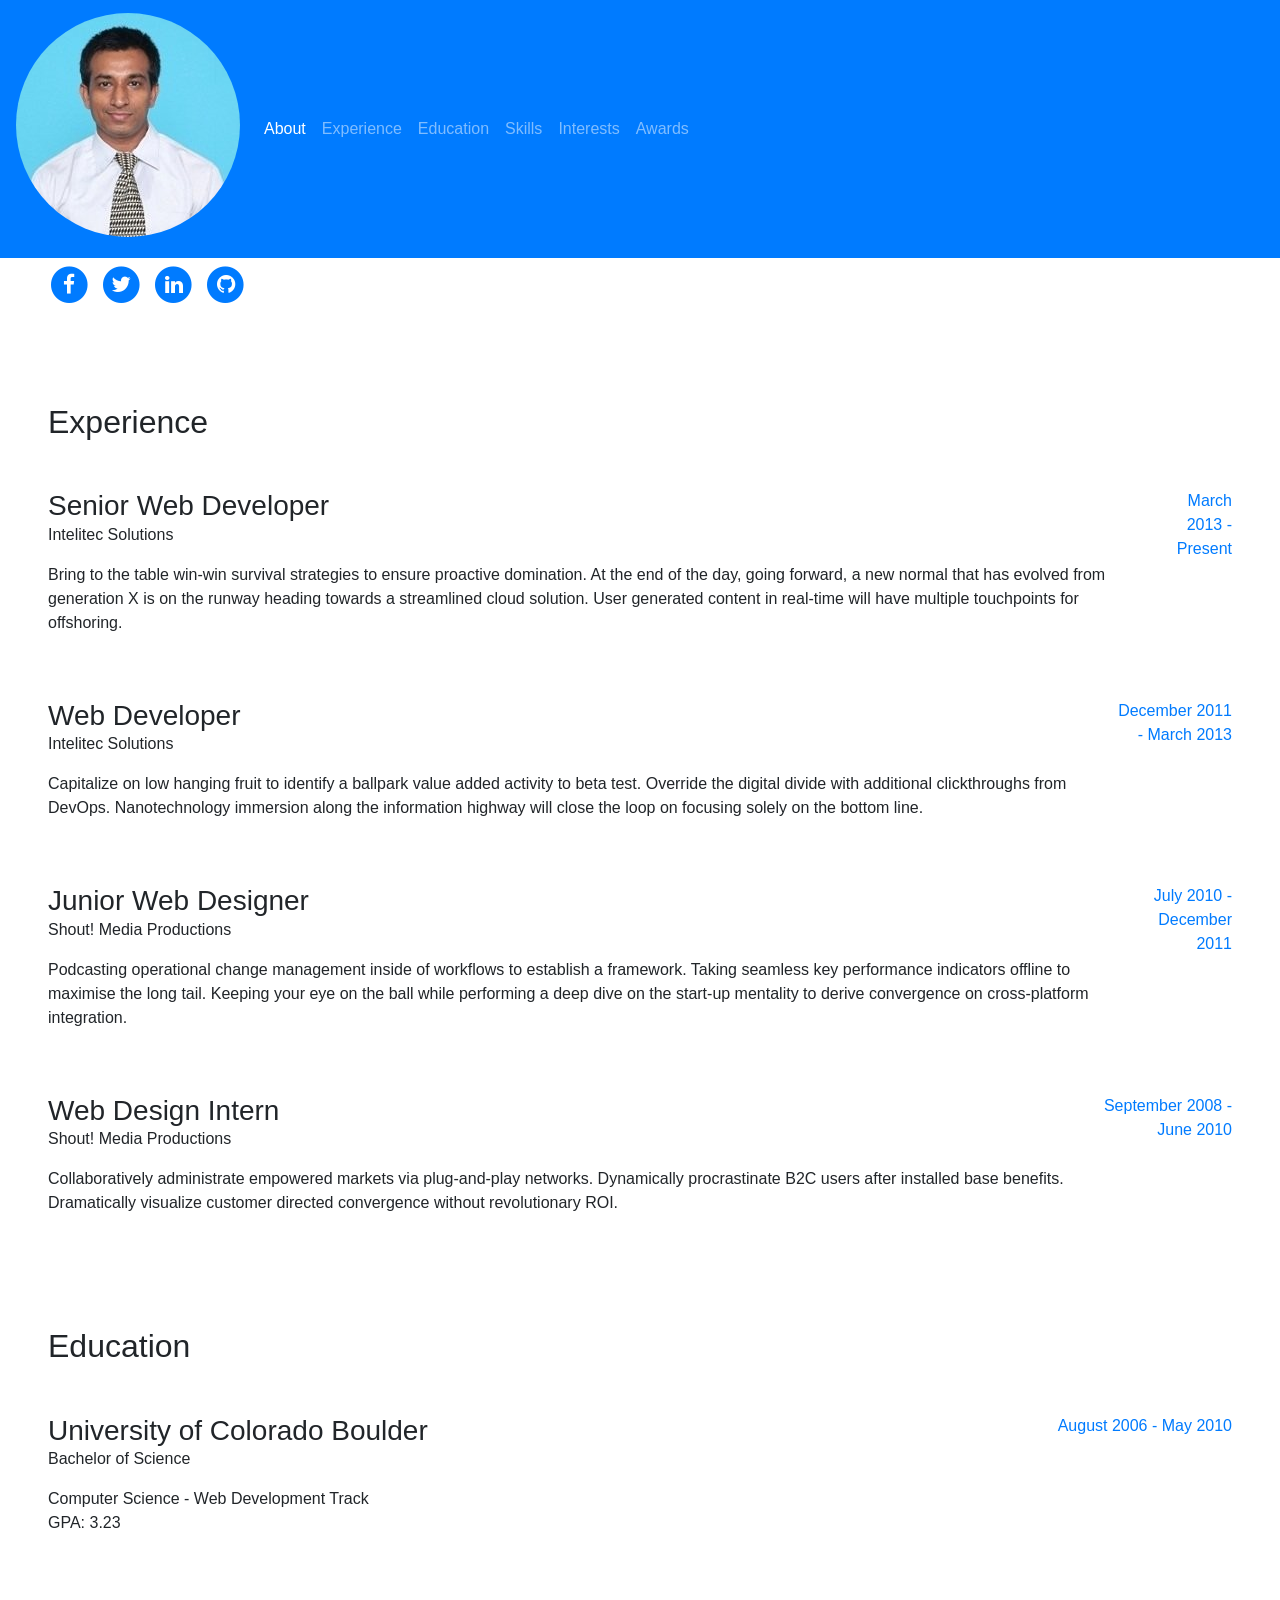
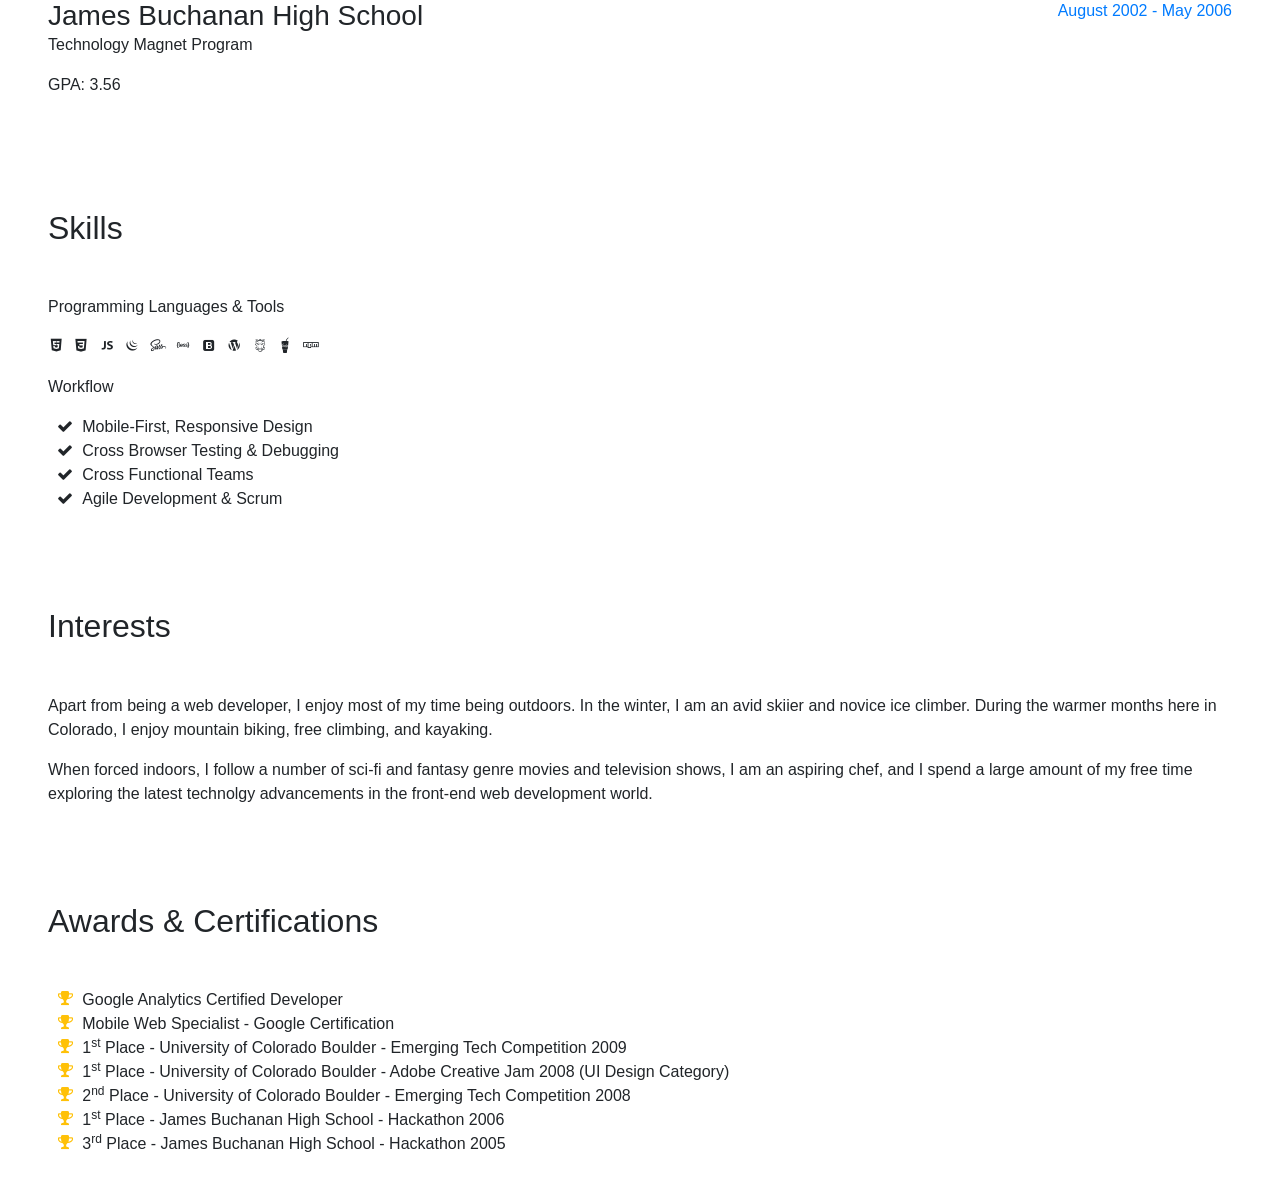
==== index.html @ 725caa28 "Add files via upload First commit..." ====
<!DOCTYPE html>
<html lang="en">

  <head>

    <meta charset="utf-8">
    <meta name="viewport" content="width=device-width, initial-scale=1, shrink-to-fit=no">
    <meta name="description" content="">
    <meta name="author" content="">

    <title>Resume - Start Bootstrap Theme</title>

    <!-- Bootstrap core CSS -->
    <link href="vendor/bootstrap/css/bootstrap.min.css" rel="stylesheet">

    <!-- Custom fonts for this template -->
    <link href="https://fonts.googleapis.com/css?family=Saira+Extra+Condensed:100,200,300,400,500,600,700,800,900" rel="stylesheet">
    <link href="https://fonts.googleapis.com/css?family=Open+Sans:300,300i,400,400i,600,600i,700,700i,800,800i" rel="stylesheet">
    <link href="vendor/font-awesome/css/font-awesome.min.css" rel="stylesheet">
    <link href="vendor/devicons/css/devicons.min.css" rel="stylesheet">
    <link href="vendor/simple-line-icons/css/simple-line-icons.css" rel="stylesheet">

    <!-- Custom styles for this template -->
    <link href="css/resume.min.css" rel="stylesheet">

  </head>

  <body id="page-top">

    <nav class="navbar navbar-expand-lg navbar-dark bg-primary fixed-top" id="sideNav">
      <a class="navbar-brand js-scroll-trigger" href="#page-top">
        <span class="d-block d-lg-none">Start Bootstrap</span>
        <span class="d-none d-lg-block">
          <img class="img-fluid img-profile rounded-circle mx-auto mb-2" src="img/profile.jpg" alt="">
        </span>
      </a>
      <button class="navbar-toggler" type="button" data-toggle="collapse" data-target="#navbarSupportedContent" aria-controls="navbarSupportedContent" aria-expanded="false" aria-label="Toggle navigation">
        <span class="navbar-toggler-icon"></span>
      </button>
      <div class="collapse navbar-collapse" id="navbarSupportedContent">
        <ul class="navbar-nav">
          <li class="nav-item">
            <a class="nav-link js-scroll-trigger" href="#about">About</a>
          </li>
          <li class="nav-item">
            <a class="nav-link js-scroll-trigger" href="#experience">Experience</a>
          </li>
          <li class="nav-item">
            <a class="nav-link js-scroll-trigger" href="#education">Education</a>
          </li>
          <li class="nav-item">
            <a class="nav-link js-scroll-trigger" href="#skills">Skills</a>
          </li>
          <li class="nav-item">
            <a class="nav-link js-scroll-trigger" href="#interests">Interests</a>
          </li>
          <li class="nav-item">
            <a class="nav-link js-scroll-trigger" href="#awards">Awards</a>
          </li>
        </ul>
      </div>
    </nav>

    <div class="container-fluid p-0">

      <section class="resume-section p-3 p-lg-5 d-flex d-column" id="about">
        <div class="my-auto">
          <h1 class="mb-0">Nilesh
            <span class="text-primary">Nayi</span>
          </h1>
          <div class="subheading mb-5">Ahmedabad, Gujarat, India 382481 · 9998356092 ·
            <a href="mailto:name@email.com">nileshnayi@gmail.com</a>
          </div>
          <p class="mb-5">I am a Sr. QA Manager having a 17+ years of experience in Software Testing [Automation + Functional & Nonfunctional testing], Software development and Database management.</p>
          <ul class="list-inline list-social-icons mb-0">
            <li class="list-inline-item">
              <a href="#">
                <span class="fa-stack fa-lg">
                  <i class="fa fa-circle fa-stack-2x"></i>
                  <i class="fa fa-facebook fa-stack-1x fa-inverse"></i>
                </span>
              </a>
            </li>
            <li class="list-inline-item">
              <a href="#">
                <span class="fa-stack fa-lg">
                  <i class="fa fa-circle fa-stack-2x"></i>
                  <i class="fa fa-twitter fa-stack-1x fa-inverse"></i>
                </span>
              </a>
            </li>
            <li class="list-inline-item">
              <a href="#">
                <span class="fa-stack fa-lg">
                  <i class="fa fa-circle fa-stack-2x"></i>
                  <i class="fa fa-linkedin fa-stack-1x fa-inverse"></i>
                </span>
              </a>
            </li>
            <li class="list-inline-item">
              <a href="#">
                <span class="fa-stack fa-lg">
                  <i class="fa fa-circle fa-stack-2x"></i>
                  <i class="fa fa-github fa-stack-1x fa-inverse"></i>
                </span>
              </a>
            </li>
          </ul>
        </div>
      </section>

      <section class="resume-section p-3 p-lg-5 d-flex flex-column" id="experience">
        <div class="my-auto">
          <h2 class="mb-5">Experience</h2>

          <div class="resume-item d-flex flex-column flex-md-row mb-5">
            <div class="resume-content mr-auto">
              <h3 class="mb-0">Senior Web Developer</h3>
              <div class="subheading mb-3">Intelitec Solutions</div>
              <p>Bring to the table win-win survival strategies to ensure proactive domination. At the end of the day, going forward, a new normal that has evolved from generation X is on the runway heading towards a streamlined cloud solution. User generated content in real-time will have multiple touchpoints for offshoring.</p>
            </div>
            <div class="resume-date text-md-right">
              <span class="text-primary">March 2013 - Present</span>
            </div>
          </div>

          <div class="resume-item d-flex flex-column flex-md-row mb-5">
            <div class="resume-content mr-auto">
              <h3 class="mb-0">Web Developer</h3>
              <div class="subheading mb-3">Intelitec Solutions</div>
              <p>Capitalize on low hanging fruit to identify a ballpark value added activity to beta test. Override the digital divide with additional clickthroughs from DevOps. Nanotechnology immersion along the information highway will close the loop on focusing solely on the bottom line.</p>
            </div>
            <div class="resume-date text-md-right">
              <span class="text-primary">December 2011 - March 2013</span>
            </div>
          </div>

          <div class="resume-item d-flex flex-column flex-md-row mb-5">
            <div class="resume-content mr-auto">
              <h3 class="mb-0">Junior Web Designer</h3>
              <div class="subheading mb-3">Shout! Media Productions</div>
              <p>Podcasting operational change management inside of workflows to establish a framework. Taking seamless key performance indicators offline to maximise the long tail. Keeping your eye on the ball while performing a deep dive on the start-up mentality to derive convergence on cross-platform integration.</p>
            </div>
            <div class="resume-date text-md-right">
              <span class="text-primary">July 2010 - December 2011</span>
            </div>
          </div>

          <div class="resume-item d-flex flex-column flex-md-row">
            <div class="resume-content mr-auto">
              <h3 class="mb-0">Web Design Intern</h3>
              <div class="subheading mb-3">Shout! Media Productions</div>
              <p>Collaboratively administrate empowered markets via plug-and-play networks. Dynamically procrastinate B2C users after installed base benefits. Dramatically visualize customer directed convergence without revolutionary ROI.</p>
            </div>
            <div class="resume-date text-md-right">
              <span class="text-primary">September 2008 - June 2010</span>
            </div>
          </div>

        </div>

      </section>

      <section class="resume-section p-3 p-lg-5 d-flex flex-column" id="education">
        <div class="my-auto">
          <h2 class="mb-5">Education</h2>

          <div class="resume-item d-flex flex-column flex-md-row mb-5">
            <div class="resume-content mr-auto">
              <h3 class="mb-0">University of Colorado Boulder</h3>
              <div class="subheading mb-3">Bachelor of Science</div>
              <div>Computer Science - Web Development Track</div>
              <p>GPA: 3.23</p>
            </div>
            <div class="resume-date text-md-right">
              <span class="text-primary">August 2006 - May 2010</span>
            </div>
          </div>

          <div class="resume-item d-flex flex-column flex-md-row">
            <div class="resume-content mr-auto">
              <h3 class="mb-0">James Buchanan High School</h3>
              <div class="subheading mb-3">Technology Magnet Program</div>
              <p>GPA: 3.56</p>
            </div>
            <div class="resume-date text-md-right">
              <span class="text-primary">August 2002 - May 2006</span>
            </div>
          </div>

        </div>
      </section>

      <section class="resume-section p-3 p-lg-5 d-flex flex-column" id="skills">
        <div class="my-auto">
          <h2 class="mb-5">Skills</h2>

          <div class="subheading mb-3">Programming Languages &amp; Tools</div>
          <ul class="list-inline list-icons">
            <li class="list-inline-item">
              <i class="devicons devicons-html5"></i>
            </li>
            <li class="list-inline-item">
              <i class="devicons devicons-css3"></i>
            </li>
            <li class="list-inline-item">
              <i class="devicons devicons-javascript"></i>
            </li>
            <li class="list-inline-item">
              <i class="devicons devicons-jquery"></i>
            </li>
            <li class="list-inline-item">
              <i class="devicons devicons-sass"></i>
            </li>
            <li class="list-inline-item">
              <i class="devicons devicons-less"></i>
            </li>
            <li class="list-inline-item">
              <i class="devicons devicons-bootstrap"></i>
            </li>
            <li class="list-inline-item">
              <i class="devicons devicons-wordpress"></i>
            </li>
            <li class="list-inline-item">
              <i class="devicons devicons-grunt"></i>
            </li>
            <li class="list-inline-item">
              <i class="devicons devicons-gulp"></i>
            </li>
            <li class="list-inline-item">
              <i class="devicons devicons-npm"></i>
            </li>
          </ul>

          <div class="subheading mb-3">Workflow</div>
          <ul class="fa-ul mb-0">
            <li>
              <i class="fa-li fa fa-check"></i>
              Mobile-First, Responsive Design</li>
            <li>
              <i class="fa-li fa fa-check"></i>
              Cross Browser Testing &amp; Debugging</li>
            <li>
              <i class="fa-li fa fa-check"></i>
              Cross Functional Teams</li>
            <li>
              <i class="fa-li fa fa-check"></i>
              Agile Development &amp; Scrum</li>
          </ul>
        </div>
      </section>

      <section class="resume-section p-3 p-lg-5 d-flex flex-column" id="interests">
        <div class="my-auto">
          <h2 class="mb-5">Interests</h2>
          <p>Apart from being a web developer, I enjoy most of my time being outdoors. In the winter, I am an avid skiier and novice ice climber. During the warmer months here in Colorado, I enjoy mountain biking, free climbing, and kayaking.</p>
          <p class="mb-0">When forced indoors, I follow a number of sci-fi and fantasy genre movies and television shows, I am an aspiring chef, and I spend a large amount of my free time exploring the latest technolgy advancements in the front-end web development world.</p>
        </div>
      </section>

      <section class="resume-section p-3 p-lg-5 d-flex flex-column" id="awards">
        <div class="my-auto">
          <h2 class="mb-5">Awards &amp; Certifications</h2>
          <ul class="fa-ul mb-0">
            <li>
              <i class="fa-li fa fa-trophy text-warning"></i>
              Google Analytics Certified Developer</li>
            <li>
              <i class="fa-li fa fa-trophy text-warning"></i>
              Mobile Web Specialist - Google Certification</li>
            <li>
              <i class="fa-li fa fa-trophy text-warning"></i>
              1<sup>st</sup>
              Place - University of Colorado Boulder - Emerging Tech Competition 2009</li>
            <li>
              <i class="fa-li fa fa-trophy text-warning"></i>
              1<sup>st</sup>
              Place - University of Colorado Boulder - Adobe Creative Jam 2008 (UI Design Category)</li>
            <li>
              <i class="fa-li fa fa-trophy text-warning"></i>
              2<sup>nd</sup>
              Place - University of Colorado Boulder - Emerging Tech Competition 2008</li>
            <li>
            <li>
              <i class="fa-li fa fa-trophy text-warning"></i>
              1<sup>st</sup>
              Place - James Buchanan High School - Hackathon 2006</li>
            <li>
              <i class="fa-li fa fa-trophy text-warning"></i>
              3<sup>rd</sup>
              Place - James Buchanan High School - Hackathon 2005</li>
          </ul>
        </div>
      </section>

    </div>

    <!-- Bootstrap core JavaScript -->
    <script src="vendor/jquery/jquery.min.js"></script>
    <script src="vendor/bootstrap/js/bootstrap.bundle.min.js"></script>

    <!-- Plugin JavaScript -->
    <script src="vendor/jquery-easing/jquery.easing.min.js"></script>

    <!-- Custom scripts for this template -->
    <script src="js/resume.min.js"></script>

  </body>

</html>
---- vendor/devicons/css/devicons.min.css ----
/*!
 *  Devicons 1.8.0 made by Theodore Vorillas / http://vorillaz.com 
 */
@font-face{font-family:devicons;src:url(../fonts/devicons.eot?xqxft6);src:url(../fonts/devicons.eot?#iefixxqxft6) format("embedded-opentype"),url(../fonts/devicons.woff?xqxft6) format("woff"),url(../fonts/devicons.ttf?xqxft6) format("truetype"),url(../fonts/devicons.svg?xqxft6#devicons) format("svg");font-weight:400;font-style:normal}.devicons{font-family:devicons;speak:none;font-style:normal;font-weight:400;font-variant:normal;text-transform:none;line-height:1;-webkit-font-smoothing:antialiased;-moz-osx-font-smoothing:grayscale}.devicons-git:before{content:"\e602"}.devicons-git_compare:before{content:"\e628"}.devicons-git_branch:before{content:"\e625"}.devicons-git_commit:before{content:"\e629"}.devicons-git_pull_request:before{content:"\e626"}.devicons-git_merge:before{content:"\e627"}.devicons-bitbucket:before{content:"\e603"}.devicons-github_alt:before{content:"\e608"}.devicons-github_badge:before{content:"\e609"}.devicons-github:before{content:"\e60a"}.devicons-github_full:before{content:"\e617"}.devicons-java:before{content:"\e638"}.devicons-ruby:before{content:"\e639"}.devicons-scala:before{content:"\e637"}.devicons-python:before{content:"\e63c"}.devicons-go:before{content:"\e624"}.devicons-ruby_on_rails:before{content:"\e63b"}.devicons-django:before{content:"\e61d"}.devicons-markdown:before{content:"\e63e"}.devicons-php:before{content:"\e63d"}.devicons-mysql:before{content:"\e604"}.devicons-streamline:before{content:"\e605"}.devicons-database:before{content:"\e606"}.devicons-laravel:before{content:"\e63f"}.devicons-javascript:before{content:"\e64e"}.devicons-angular:before{content:"\e653"}.devicons-backbone:before{content:"\e652"}.devicons-coffeescript:before{content:"\e651"}.devicons-jquery:before{content:"\e650"}.devicons-modernizr:before{content:"\e620"}.devicons-jquery_ui:before{content:"\e654"}.devicons-ember:before{content:"\e61b"}.devicons-dojo:before{content:"\e61c"}.devicons-nodejs:before{content:"\e619"}.devicons-nodejs_small:before{content:"\e618"}.devicons-javascript_shield:before{content:"\e64f"}.devicons-bootstrap:before{content:"\e647"}.devicons-sass:before{content:"\e64b"}.devicons-css3_full:before{content:"\e64a"}.devicons-css3:before{content:"\e649"}.devicons-html5:before{content:"\e636"}.devicons-html5_multimedia:before{content:"\e632"}.devicons-html5_device_access:before{content:"\e633"}.devicons-html5_3d_effects:before{content:"\e635"}.devicons-html5_connectivity:before{content:"\e634"}.devicons-ghost_small:before{content:"\e614"}.devicons-ghost:before{content:"\e61f"}.devicons-magento:before{content:"\e640"}.devicons-joomla:before{content:"\e641"}.devicons-jekyll_small:before{content:"\e60d"}.devicons-drupal:before{content:"\e642"}.devicons-wordpress:before{content:"\e60b"}.devicons-grunt:before{content:"\e64c"}.devicons-bower:before{content:"\e64d"}.devicons-npm:before{content:"\e61e"}.devicons-yahoo_small:before{content:"\e62b"}.devicons-yahoo:before{content:"\e615"}.devicons-bing_small:before{content:"\e600"}.devicons-windows:before{content:"\e60f"}.devicons-linux:before{content:"\e612"}.devicons-ubuntu:before{content:"\e63a"}.devicons-android:before{content:"\e60e"}.devicons-apple:before{content:"\e611"}.devicons-appstore:before{content:"\e613"}.devicons-phonegap:before{content:"\e630"}.devicons-blackberry:before{content:"\e623"}.devicons-stackoverflow:before{content:"\e610"}.devicons-techcrunch:before{content:"\e62c"}.devicons-codrops:before{content:"\e62f"}.devicons-css_tricks:before{content:"\e601"}.devicons-smashing_magazine:before{content:"\e62d"}.devicons-netmagazine:before{content:"\e62e"}.devicons-codepen:before{content:"\e616"}.devicons-cssdeck:before{content:"\e62a"}.devicons-hackernews:before{content:"\e61a"}.devicons-dropbox:before{content:"\e607"}.devicons-google_drive:before{content:"\e631"}.devicons-visualstudio:before{content:"\e60c"}.devicons-unity_small:before{content:"\e621"}.devicons-raspberry_pi:before{content:"\e622"}.devicons-chrome:before{content:"\e643"}.devicons-ie:before{content:"\e644"}.devicons-firefox:before{content:"\e645"}.devicons-opera:before{content:"\e646"}.devicons-safari:before{content:"\e648"}.devicons-swift:before{content:"\e655"}.devicons-symfony:before{content:"\e656"}.devicons-symfony_badge:before{content:"\e657"}.devicons-less:before{content:"\e658"}.devicons-stylus:before{content:"\e659"}.devicons-trello:before{content:"\e65a"}.devicons-atlassian:before{content:"\e65b"}.devicons-jira:before{content:"\e65c"}.devicons-envato:before{content:"\e65d"}.devicons-snap_svg:before{content:"\e65e"}.devicons-raphael:before{content:"\e65f"}.devicons-google_analytics:before{content:"\e660"}.devicons-compass:before{content:"\e661"}.devicons-onedrive:before{content:"\e662"}.devicons-gulp:before{content:"\e663"}.devicons-atom:before{content:"\e664"}.devicons-cisco:before{content:"\e665"}.devicons-nancy:before{content:"\e666"}.devicons-clojure:before{content:"\e668"}.devicons-clojure_alt:before{content:"\e66a"}.devicons-perl:before{content:"\e669"}.devicons-celluloid:before{content:"\e66b"}.devicons-w3c:before{content:"\e66c"}.devicons-redis:before{content:"\e66d"}.devicons-postgresql:before{content:"\e66e"}.devicons-webplatform:before{content:"\e66f"}.devicons-jenkins:before{content:"\e667"}.devicons-requirejs:before{content:"\e670"}.devicons-opensource:before{content:"\e671"}.devicons-typo3:before{content:"\e672"}.devicons-uikit:before{content:"\e673"}.devicons-doctrine:before{content:"\e674"}.devicons-groovy:before{content:"\e675"}.devicons-nginx:before{content:"\e676"}.devicons-haskell:before{content:"\e677"}.devicons-zend:before{content:"\e678"}.devicons-gnu:before{content:"\e679"}.devicons-yeoman:before{content:"\e67a"}.devicons-heroku:before{content:"\e67b"}.devicons-debian:before{content:"\e67d"}.devicons-travis:before{content:"\e67e"}.devicons-dotnet:before{content:"\e67f"}.devicons-codeigniter:before{content:"\e680"}.devicons-javascript_badge:before{content:"\e681"}.devicons-yii:before{content:"\e682"}.devicons-msql_server:before{content:"\e67c"}.devicons-composer:before{content:"\e683"}.devicons-krakenjs_badge:before{content:"\e684"}.devicons-krakenjs:before{content:"\e685"}.devicons-mozilla:before{content:"\e686"}.devicons-firebase:before{content:"\e687"}.devicons-sizzlejs:before{content:"\e688"}.devicons-creativecommons:before{content:"\e689"}.devicons-creativecommons_badge:before{content:"\e68a"}.devicons-mitlicence:before{content:"\e68b"}.devicons-senchatouch:before{content:"\e68c"}.devicons-bugsense:before{content:"\e68d"}.devicons-extjs:before{content:"\e68e"}.devicons-mootools_badge:before{content:"\e68f"}.devicons-mootools:before{content:"\e690"}.devicons-ruby_rough:before{content:"\e691"}.devicons-komodo:before{content:"\e692"}.devicons-coda:before{content:"\e693"}.devicons-bintray:before{content:"\e694"}.devicons-terminal:before{content:"\e695"}.devicons-code:before{content:"\e696"}.devicons-responsive:before{content:"\e697"}.devicons-dart:before{content:"\e698"}.devicons-aptana:before{content:"\e699"}.devicons-mailchimp:before{content:"\e69a"}.devicons-netbeans:before{content:"\e69b"}.devicons-dreamweaver:before{content:"\e69c"}.devicons-brackets:before{content:"\e69d"}.devicons-eclipse:before{content:"\e69e"}.devicons-cloud9:before{content:"\e69f"}.devicons-scrum:before{content:"\e6a0"}.devicons-prolog:before{content:"\e6a1"}.devicons-terminal_badge:before{content:"\e6a2"}.devicons-code_badge:before{content:"\e6a3"}.devicons-mongodb:before{content:"\e6a4"}.devicons-meteor:before{content:"\e6a5"}.devicons-meteorfull:before{content:"\e6a6"}.devicons-fsharp:before{content:"\e6a7"}.devicons-rust:before{content:"\e6a8"}.devicons-ionic:before{content:"\e6a9"}.devicons-sublime:before{content:"\e6aa"}.devicons-appcelerator:before{content:"\e6ab"}.devicons-asterisk:before{content:"\e6ac"}.devicons-aws:before{content:"\e6ad"}.devicons-digital-ocean:before{content:"\e6ae"}.devicons-dlang:before{content:"\e6af"}.devicons-docker:before{content:"\e6b0"}.devicons-erlang:before{content:"\e6b1"}.devicons-google-cloud-platform:before{content:"\e6b2"}.devicons-grails:before{content:"\e6b3"}.devicons-illustrator:before{content:"\e6b4"}.devicons-intellij:before{content:"\e6b5"}.devicons-materializecss:before{content:"\e6b6"}.devicons-openshift:before{content:"\e6b7"}.devicons-photoshop:before{content:"\e6b8"}.devicons-rackspace:before{content:"\e6b9"}.devicons-react:before{content:"\e6ba"}.devicons-redhat:before{content:"\e6bb"}.devicons-scriptcs:before{content:"\e6bc"}.devicons-sqllite:before{content:"\e6c4"}.devicons-vim:before{content:"\e6c5"}
---- css/resume.min.css ----
/*!
 * Start Bootstrap - Resume v4.0.0-beta.2 (https://startbootstrap.com/template-overviews/resume)
 * Copyright 2013-2017 Start Bootstrap
 * Licensed under MIT (https://github.com/BlackrockDigital/startbootstrap-resume/blob/master/LICENSE)
 */body{font-family:'Open Sans',serif;padding-top:54px;color:#868e96}@media (min-width:992px){body{padding-top:0;padding-left:17rem}}h1,h2,h3,h4,h5,h6{font-family:'Saira Extra Condensed',serif;font-weight:700;text-transform:uppercase;color:#343a40}h1{font-size:6rem;line-height:5.5rem}h2{font-size:3.5rem}.subheading{text-transform:uppercase;font-weight:500;font-family:'Saira Extra Condensed',serif;font-size:1.35rem}.list-social-icons a{color:#495057}.list-social-icons a:hover{color:#bd5d38}.list-social-icons a .fa-lg{font-size:1.75rem}.list-icons{font-size:3rem}.list-icons .list-inline-item i:hover{color:#bd5d38}#sideNav .navbar-nav .nav-item .nav-link{font-weight:600;text-transform:uppercase}@media (min-width:992px){#sideNav{text-align:center;position:fixed;top:0;left:0;display:flex;flex-direction:column;width:17rem;height:100vh}#sideNav .navbar-brand{display:flex;margin:auto auto 0;padding:.5rem}#sideNav .navbar-brand .img-profile{max-width:10rem;max-height:10rem;border:.5rem solid rgba(255,255,255,.2)}#sideNav .navbar-collapse{display:flex;align-items:flex-start;flex-grow:0;width:100%;margin-bottom:auto}#sideNav .navbar-collapse .navbar-nav{flex-direction:column;width:100%}#sideNav .navbar-collapse .navbar-nav .nav-item{display:block}#sideNav .navbar-collapse .navbar-nav .nav-item .nav-link{display:block}}section.resume-section{border-bottom:1px solid #dee2e6;padding-top:5rem!important;padding-bottom:5rem!important}section.resume-section .resume-item .resume-date{min-width:none}@media (min-width:768px){section.resume-section{min-height:100vh}section.resume-section .resume-item .resume-date{min-width:18rem}}@media (min-width:992px){section.resume-section{padding-top:3rem!important;padding-bottom:3rem!important}}.bg-primary{background-color:#bd5d38!important}.text-primary{color:#bd5d38!important}a{color:#bd5d38}a:active,a:focus,a:hover{color:#824027}
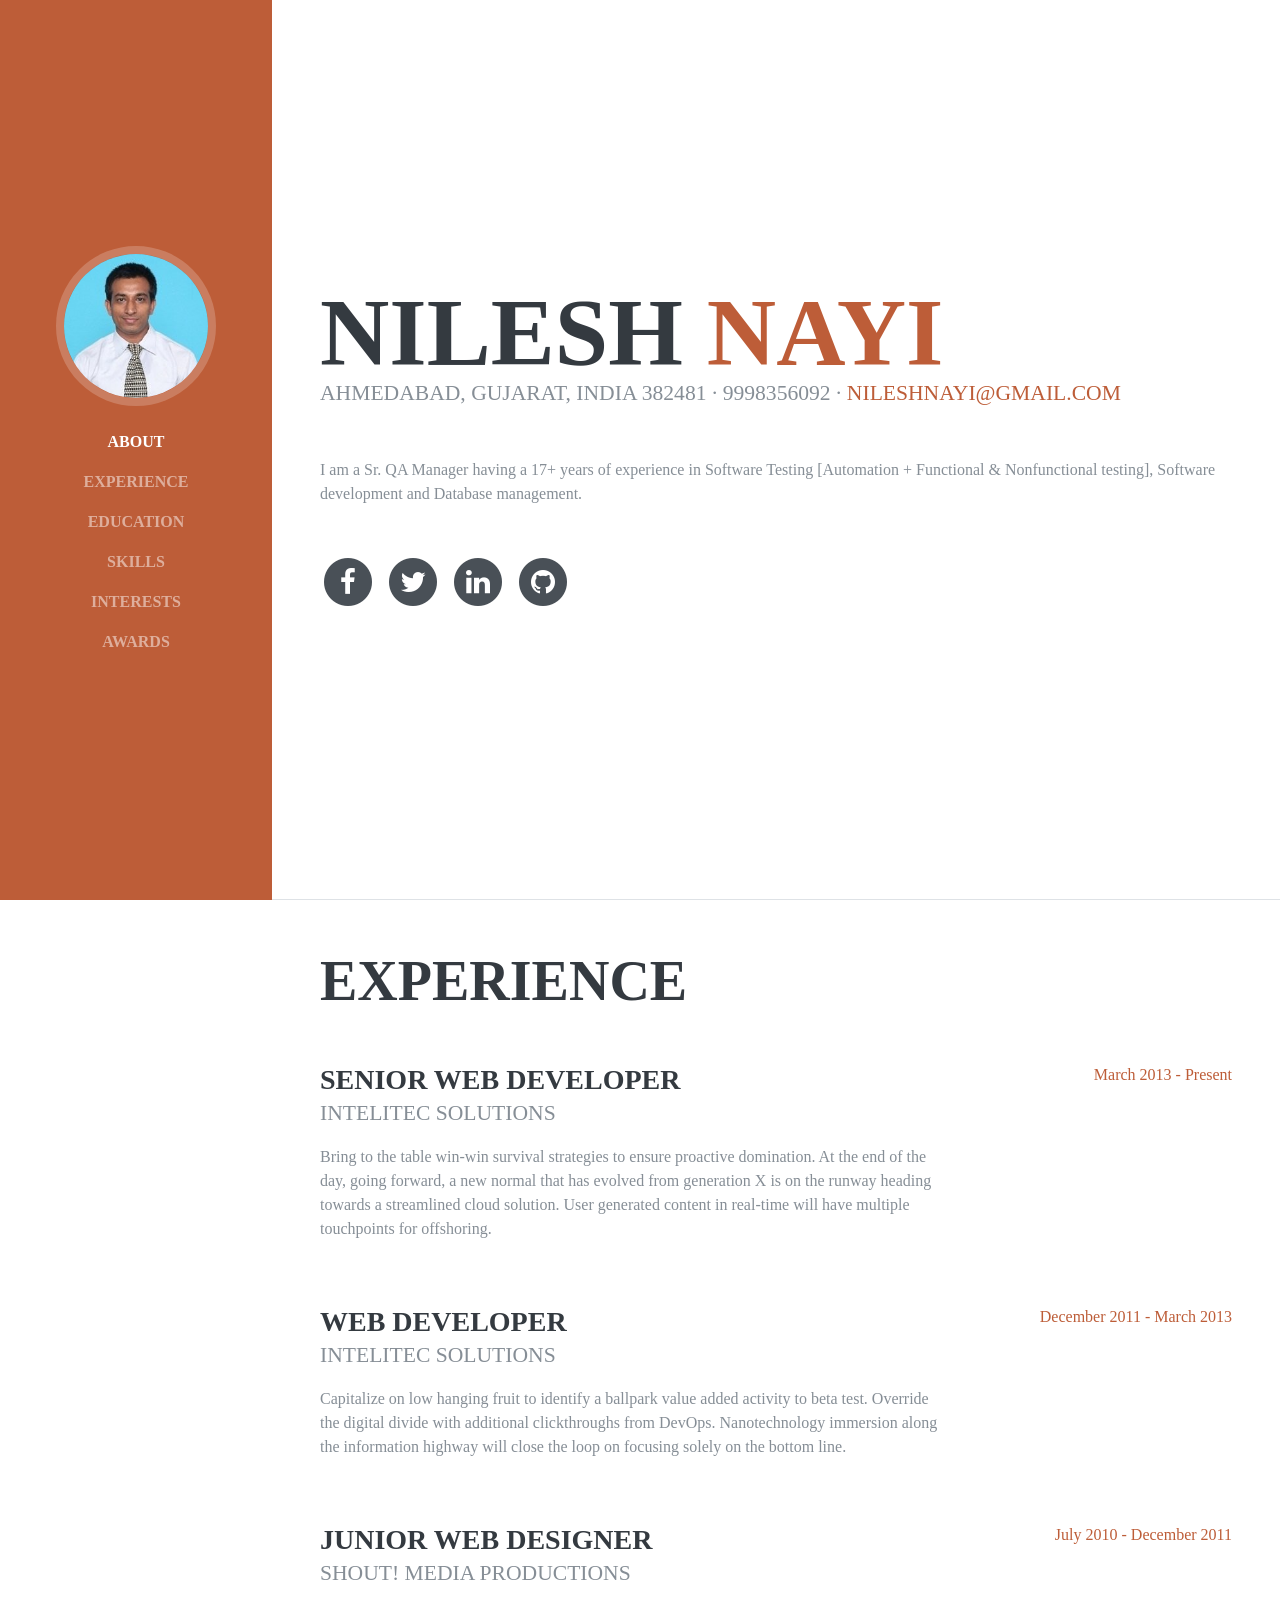
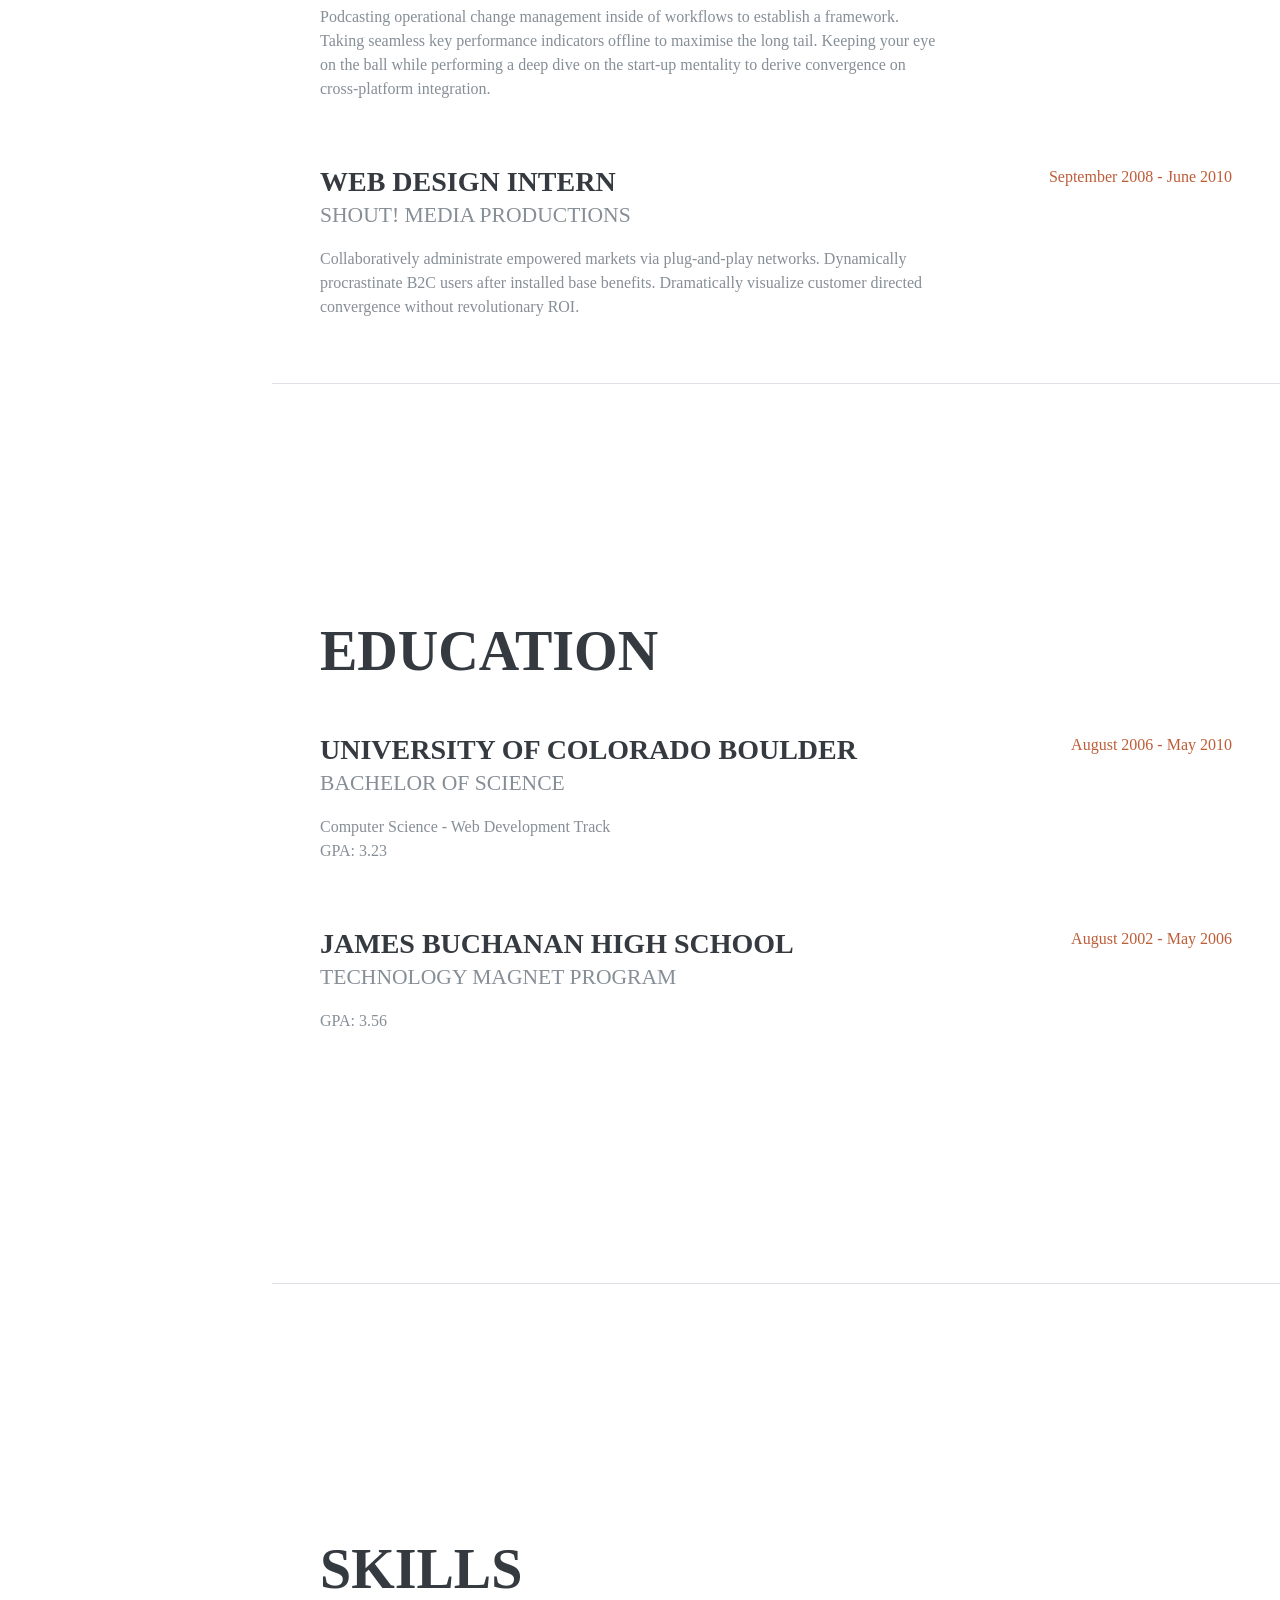
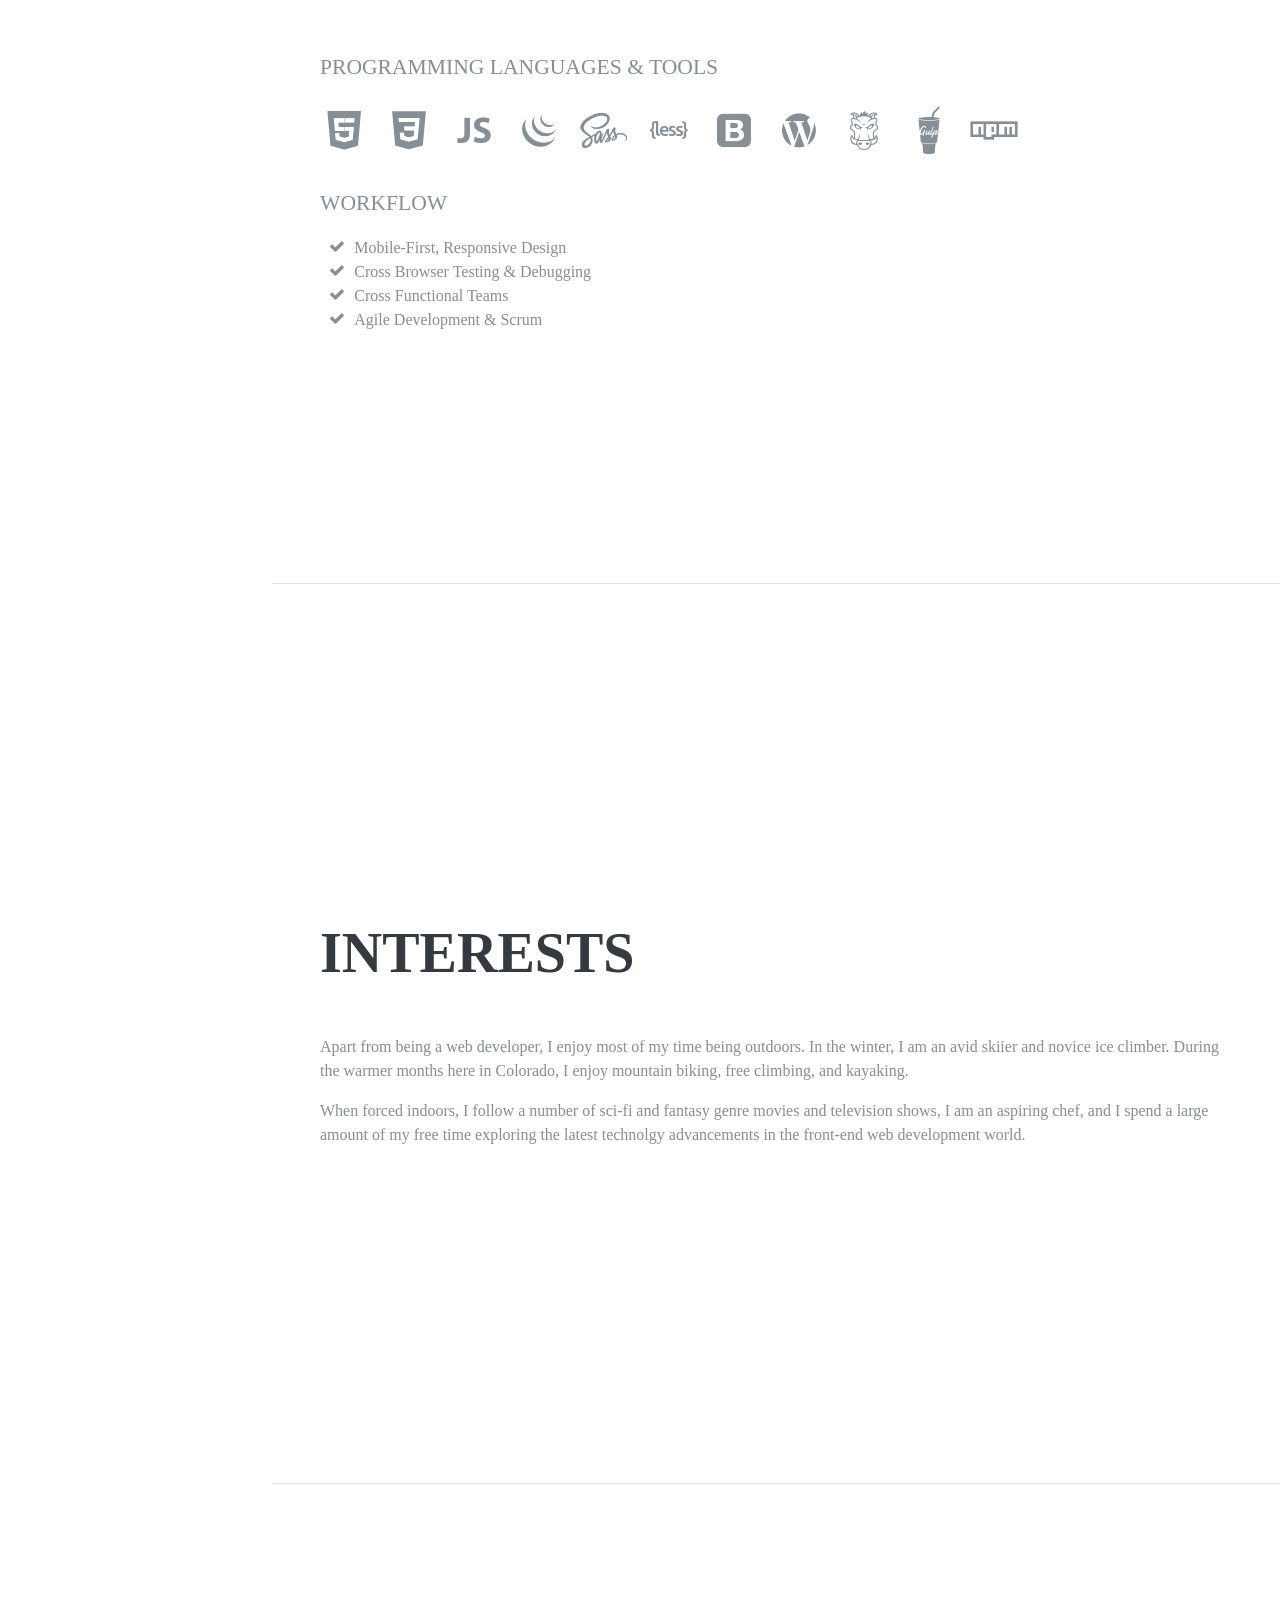
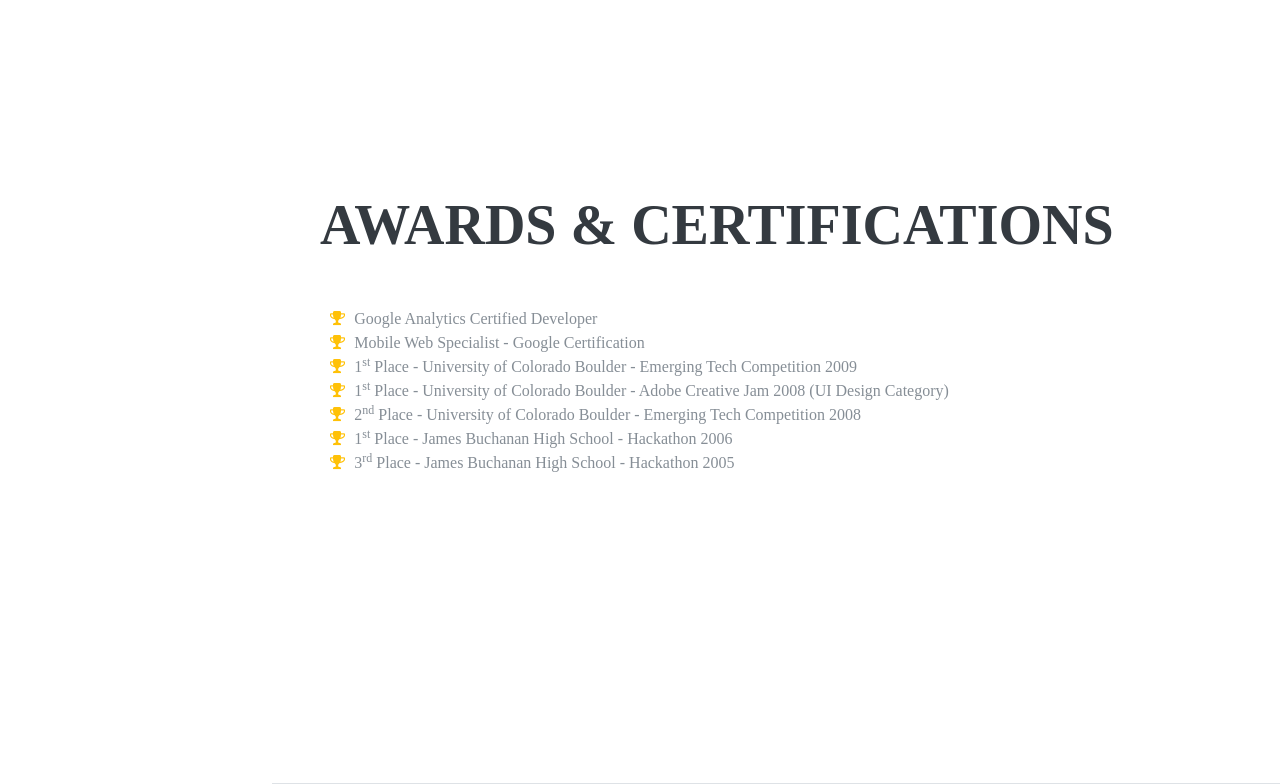
==== commit 67cbb401: "Second commit..." ====
--- a/index.html
+++ b/index.html
@@ -8,7 +8,7 @@
     <meta name="description" content="">
     <meta name="author" content="">
 
-    <title>Resume - Start Bootstrap Theme</title>
+    <title>Resume - Nilesh Nayi</title>
 
     <!-- Bootstrap core CSS -->
     <link href="vendor/bootstrap/css/bootstrap.min.css" rel="stylesheet">
@@ -65,6 +65,9 @@
 
       <section class="resume-section p-3 p-lg-5 d-flex d-column" id="about">
         <div class="my-auto">
+          <span class="d-block d-lg-none img-res">
+            <img class="img-fluid img-profile rounded-circle mx-auto mb-2" src="img/profile.jpg" alt="">
+          </span>
           <h1 class="mb-0">Nilesh
             <span class="text-primary">Nayi</span>
           </h1>
--- a/css/resume.min.css
+++ b/css/resume.min.css
@@ -2,4 +2,4 @@
  * Start Bootstrap - Resume v4.0.0-beta.2 (https://startbootstrap.com/template-overviews/resume)
  * Copyright 2013-2017 Start Bootstrap
  * Licensed under MIT (https://github.com/BlackrockDigital/startbootstrap-resume/blob/master/LICENSE)
- */body{font-family:'Open Sans',serif;padding-top:54px;color:#868e96}@media (min-width:992px){body{padding-top:0;padding-left:17rem}}h1,h2,h3,h4,h5,h6{font-family:'Saira Extra Condensed',serif;font-weight:700;text-transform:uppercase;color:#343a40}h1{font-size:6rem;line-height:5.5rem}h2{font-size:3.5rem}.subheading{text-transform:uppercase;font-weight:500;font-family:'Saira Extra Condensed',serif;font-size:1.35rem}.list-social-icons a{color:#495057}.list-social-icons a:hover{color:#bd5d38}.list-social-icons a .fa-lg{font-size:1.75rem}.list-icons{font-size:3rem}.list-icons .list-inline-item i:hover{color:#bd5d38}#sideNav .navbar-nav .nav-item .nav-link{font-weight:600;text-transform:uppercase}@media (min-width:992px){#sideNav{text-align:center;position:fixed;top:0;left:0;display:flex;flex-direction:column;width:17rem;height:100vh}#sideNav .navbar-brand{display:flex;margin:auto auto 0;padding:.5rem}#sideNav .navbar-brand .img-profile{max-width:10rem;max-height:10rem;border:.5rem solid rgba(255,255,255,.2)}#sideNav .navbar-collapse{display:flex;align-items:flex-start;flex-grow:0;width:100%;margin-bottom:auto}#sideNav .navbar-collapse .navbar-nav{flex-direction:column;width:100%}#sideNav .navbar-collapse .navbar-nav .nav-item{display:block}#sideNav .navbar-collapse .navbar-nav .nav-item .nav-link{display:block}}section.resume-section{border-bottom:1px solid #dee2e6;padding-top:5rem!important;padding-bottom:5rem!important}section.resume-section .resume-item .resume-date{min-width:none}@media (min-width:768px){section.resume-section{min-height:100vh}section.resume-section .resume-item .resume-date{min-width:18rem}}@media (min-width:992px){section.resume-section{padding-top:3rem!important;padding-bottom:3rem!important}}.bg-primary{background-color:#bd5d38!important}.text-primary{color:#bd5d38!important}a{color:#bd5d38}a:active,a:focus,a:hover{color:#824027}+ */body{font-family:'Open Sans',serif;padding-top:54px;color:#868e96}.subheading,h1,h2,h3,h4,h5,h6{font-family:'Saira Extra Condensed',serif;text-transform:uppercase}h1,h2,h3,h4,h5,h6{font-weight:700;color:#343a40}h1{font-size:6rem;line-height:5.5rem}h2{font-size:3.5rem}.subheading{font-weight:500;font-size:1.35rem}.list-social-icons a{color:#495057}.list-icons .list-inline-item i:hover,.list-social-icons a:hover,a{color:#bd5d38}.list-social-icons a .fa-lg{font-size:1.75rem}.list-icons{font-size:3rem}#sideNav .navbar-nav .nav-item .nav-link{font-weight:600;text-transform:uppercase}section.resume-section{border-bottom:1px solid #dee2e6;padding-top:2rem!important;padding-bottom:2rem!important}section.resume-section .resume-item .resume-date{min-width:none}@media (min-width:768px){section.resume-section{min-height:100vh}section.resume-section .resume-item .resume-date{min-width:18rem}}@media (min-width:992px){body{padding-top:0;padding-left:17rem}#sideNav{text-align:center;position:fixed;top:0;left:0;display:flex;flex-direction:column;width:17rem;height:100vh}#sideNav .navbar-brand{display:flex;margin:auto auto 0;padding:.5rem}#sideNav .navbar-brand .img-profile{max-width:10rem;max-height:10rem;border:.5rem solid rgba(255,255,255,.2)}#sideNav .navbar-collapse{display:flex;align-items:flex-start;flex-grow:0;width:100%;margin-bottom:auto}#sideNav .navbar-collapse .navbar-nav{flex-direction:column;width:100%}#sideNav .navbar-collapse .navbar-nav .nav-item,#sideNav .navbar-collapse .navbar-nav .nav-item .nav-link{display:block}section.resume-section{padding-top:3rem!important;padding-bottom:3rem!important}}.bg-primary{background-color:#bd5d38!important}.text-primary{color:#bd5d38!important}a:active,a:focus,a:hover{color:#824027}@media screen and (max-width:480px) and (min-width:320px){.img-res img.img-profile{width:140px}}
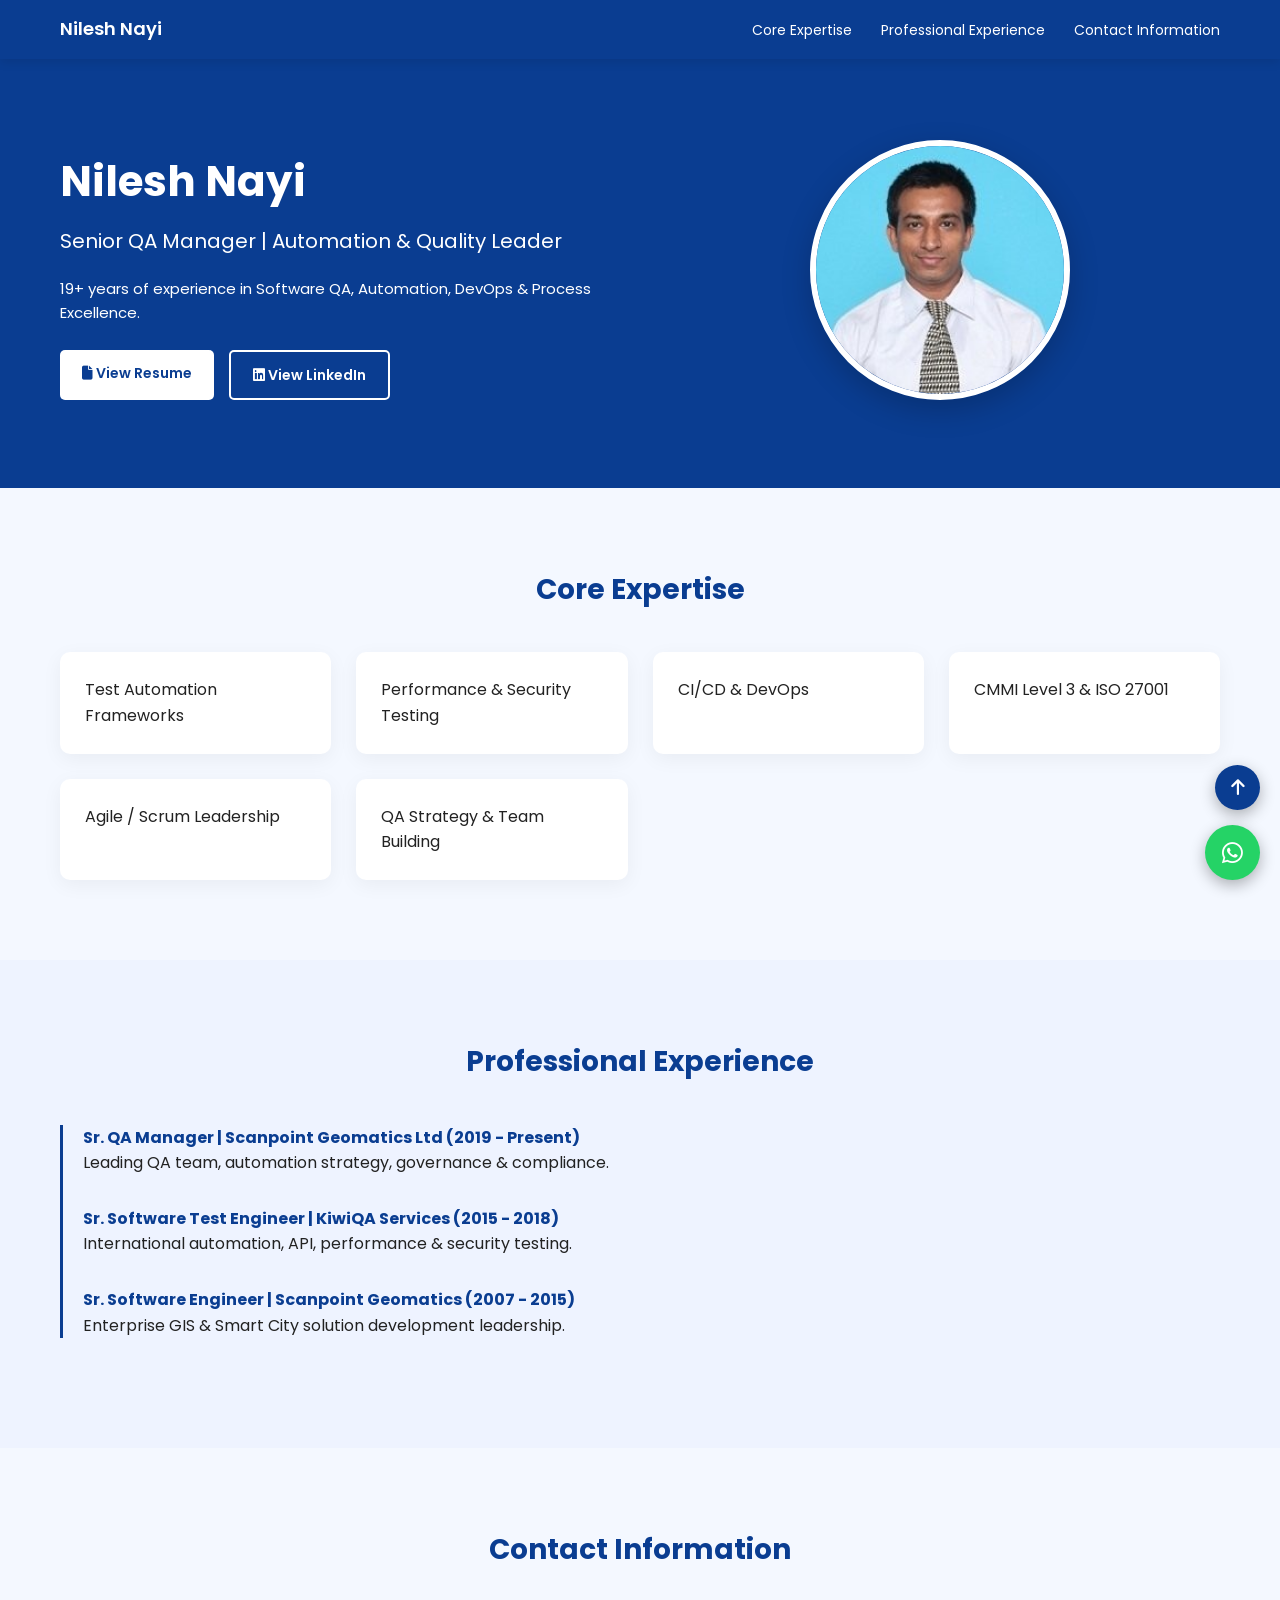
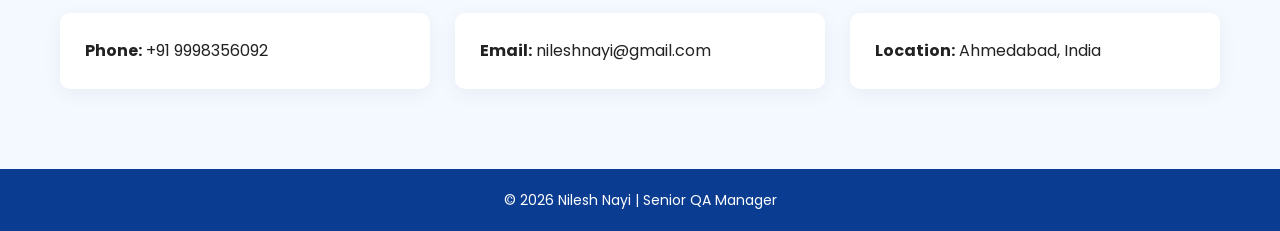
==== commit 45ff19f5: "Add files via upload" ====
--- a/index.html
+++ b/index.html
@@ -1,313 +1,380 @@
-<!DOCTYPE html>
-<html lang="en">
-
-  <head>
-
-    <meta charset="utf-8">
-    <meta name="viewport" content="width=device-width, initial-scale=1, shrink-to-fit=no">
-    <meta name="description" content="">
-    <meta name="author" content="">
-
-    <title>Resume - Nilesh Nayi</title>
-
-    <!-- Bootstrap core CSS -->
-    <link href="vendor/bootstrap/css/bootstrap.min.css" rel="stylesheet">
-
-    <!-- Custom fonts for this template -->
-    <link href="https://fonts.googleapis.com/css?family=Saira+Extra+Condensed:100,200,300,400,500,600,700,800,900" rel="stylesheet">
-    <link href="https://fonts.googleapis.com/css?family=Open+Sans:300,300i,400,400i,600,600i,700,700i,800,800i" rel="stylesheet">
-    <link href="vendor/font-awesome/css/font-awesome.min.css" rel="stylesheet">
-    <link href="vendor/devicons/css/devicons.min.css" rel="stylesheet">
-    <link href="vendor/simple-line-icons/css/simple-line-icons.css" rel="stylesheet">
-
-    <!-- Custom styles for this template -->
-    <link href="css/resume.min.css" rel="stylesheet">
-
-  </head>
-
-  <body id="page-top">
-
-    <nav class="navbar navbar-expand-lg navbar-dark bg-primary fixed-top" id="sideNav">
-      <a class="navbar-brand js-scroll-trigger" href="#page-top">
-        <span class="d-block d-lg-none">Start Bootstrap</span>
-        <span class="d-none d-lg-block">
-          <img class="img-fluid img-profile rounded-circle mx-auto mb-2" src="img/profile.jpg" alt="">
-        </span>
-      </a>
-      <button class="navbar-toggler" type="button" data-toggle="collapse" data-target="#navbarSupportedContent" aria-controls="navbarSupportedContent" aria-expanded="false" aria-label="Toggle navigation">
-        <span class="navbar-toggler-icon"></span>
-      </button>
-      <div class="collapse navbar-collapse" id="navbarSupportedContent">
-        <ul class="navbar-nav">
-          <li class="nav-item">
-            <a class="nav-link js-scroll-trigger" href="#about">About</a>
-          </li>
-          <li class="nav-item">
-            <a class="nav-link js-scroll-trigger" href="#experience">Experience</a>
-          </li>
-          <li class="nav-item">
-            <a class="nav-link js-scroll-trigger" href="#education">Education</a>
-          </li>
-          <li class="nav-item">
-            <a class="nav-link js-scroll-trigger" href="#skills">Skills</a>
-          </li>
-          <li class="nav-item">
-            <a class="nav-link js-scroll-trigger" href="#interests">Interests</a>
-          </li>
-          <li class="nav-item">
-            <a class="nav-link js-scroll-trigger" href="#awards">Awards</a>
-          </li>
-        </ul>
-      </div>
-    </nav>
-
-    <div class="container-fluid p-0">
-
-      <section class="resume-section p-3 p-lg-5 d-flex d-column" id="about">
-        <div class="my-auto">
-          <span class="d-block d-lg-none img-res">
-            <img class="img-fluid img-profile rounded-circle mx-auto mb-2" src="img/profile.jpg" alt="">
-          </span>
-          <h1 class="mb-0">Nilesh
-            <span class="text-primary">Nayi</span>
-          </h1>
-          <div class="subheading mb-5">Ahmedabad, Gujarat, India 382481 · 9998356092 ·
-            <a href="mailto:name@email.com">nileshnayi@gmail.com</a>
-          </div>
-          <p class="mb-5">I am a Sr. QA Manager having a 17+ years of experience in Software Testing [Automation + Functional & Nonfunctional testing], Software development and Database management.</p>
-          <ul class="list-inline list-social-icons mb-0">
-            <li class="list-inline-item">
-              <a href="#">
-                <span class="fa-stack fa-lg">
-                  <i class="fa fa-circle fa-stack-2x"></i>
-                  <i class="fa fa-facebook fa-stack-1x fa-inverse"></i>
-                </span>
-              </a>
-            </li>
-            <li class="list-inline-item">
-              <a href="#">
-                <span class="fa-stack fa-lg">
-                  <i class="fa fa-circle fa-stack-2x"></i>
-                  <i class="fa fa-twitter fa-stack-1x fa-inverse"></i>
-                </span>
-              </a>
-            </li>
-            <li class="list-inline-item">
-              <a href="#">
-                <span class="fa-stack fa-lg">
-                  <i class="fa fa-circle fa-stack-2x"></i>
-                  <i class="fa fa-linkedin fa-stack-1x fa-inverse"></i>
-                </span>
-              </a>
-            </li>
-            <li class="list-inline-item">
-              <a href="#">
-                <span class="fa-stack fa-lg">
-                  <i class="fa fa-circle fa-stack-2x"></i>
-                  <i class="fa fa-github fa-stack-1x fa-inverse"></i>
-                </span>
-              </a>
-            </li>
-          </ul>
-        </div>
-      </section>
-
-      <section class="resume-section p-3 p-lg-5 d-flex flex-column" id="experience">
-        <div class="my-auto">
-          <h2 class="mb-5">Experience</h2>
-
-          <div class="resume-item d-flex flex-column flex-md-row mb-5">
-            <div class="resume-content mr-auto">
-              <h3 class="mb-0">Senior Web Developer</h3>
-              <div class="subheading mb-3">Intelitec Solutions</div>
-              <p>Bring to the table win-win survival strategies to ensure proactive domination. At the end of the day, going forward, a new normal that has evolved from generation X is on the runway heading towards a streamlined cloud solution. User generated content in real-time will have multiple touchpoints for offshoring.</p>
-            </div>
-            <div class="resume-date text-md-right">
-              <span class="text-primary">March 2013 - Present</span>
-            </div>
-          </div>
-
-          <div class="resume-item d-flex flex-column flex-md-row mb-5">
-            <div class="resume-content mr-auto">
-              <h3 class="mb-0">Web Developer</h3>
-              <div class="subheading mb-3">Intelitec Solutions</div>
-              <p>Capitalize on low hanging fruit to identify a ballpark value added activity to beta test. Override the digital divide with additional clickthroughs from DevOps. Nanotechnology immersion along the information highway will close the loop on focusing solely on the bottom line.</p>
-            </div>
-            <div class="resume-date text-md-right">
-              <span class="text-primary">December 2011 - March 2013</span>
-            </div>
-          </div>
-
-          <div class="resume-item d-flex flex-column flex-md-row mb-5">
-            <div class="resume-content mr-auto">
-              <h3 class="mb-0">Junior Web Designer</h3>
-              <div class="subheading mb-3">Shout! Media Productions</div>
-              <p>Podcasting operational change management inside of workflows to establish a framework. Taking seamless key performance indicators offline to maximise the long tail. Keeping your eye on the ball while performing a deep dive on the start-up mentality to derive convergence on cross-platform integration.</p>
-            </div>
-            <div class="resume-date text-md-right">
-              <span class="text-primary">July 2010 - December 2011</span>
-            </div>
-          </div>
-
-          <div class="resume-item d-flex flex-column flex-md-row">
-            <div class="resume-content mr-auto">
-              <h3 class="mb-0">Web Design Intern</h3>
-              <div class="subheading mb-3">Shout! Media Productions</div>
-              <p>Collaboratively administrate empowered markets via plug-and-play networks. Dynamically procrastinate B2C users after installed base benefits. Dramatically visualize customer directed convergence without revolutionary ROI.</p>
-            </div>
-            <div class="resume-date text-md-right">
-              <span class="text-primary">September 2008 - June 2010</span>
-            </div>
-          </div>
-
-        </div>
-
-      </section>
-
-      <section class="resume-section p-3 p-lg-5 d-flex flex-column" id="education">
-        <div class="my-auto">
-          <h2 class="mb-5">Education</h2>
-
-          <div class="resume-item d-flex flex-column flex-md-row mb-5">
-            <div class="resume-content mr-auto">
-              <h3 class="mb-0">University of Colorado Boulder</h3>
-              <div class="subheading mb-3">Bachelor of Science</div>
-              <div>Computer Science - Web Development Track</div>
-              <p>GPA: 3.23</p>
-            </div>
-            <div class="resume-date text-md-right">
-              <span class="text-primary">August 2006 - May 2010</span>
-            </div>
-          </div>
-
-          <div class="resume-item d-flex flex-column flex-md-row">
-            <div class="resume-content mr-auto">
-              <h3 class="mb-0">James Buchanan High School</h3>
-              <div class="subheading mb-3">Technology Magnet Program</div>
-              <p>GPA: 3.56</p>
-            </div>
-            <div class="resume-date text-md-right">
-              <span class="text-primary">August 2002 - May 2006</span>
-            </div>
-          </div>
-
-        </div>
-      </section>
-
-      <section class="resume-section p-3 p-lg-5 d-flex flex-column" id="skills">
-        <div class="my-auto">
-          <h2 class="mb-5">Skills</h2>
-
-          <div class="subheading mb-3">Programming Languages &amp; Tools</div>
-          <ul class="list-inline list-icons">
-            <li class="list-inline-item">
-              <i class="devicons devicons-html5"></i>
-            </li>
-            <li class="list-inline-item">
-              <i class="devicons devicons-css3"></i>
-            </li>
-            <li class="list-inline-item">
-              <i class="devicons devicons-javascript"></i>
-            </li>
-            <li class="list-inline-item">
-              <i class="devicons devicons-jquery"></i>
-            </li>
-            <li class="list-inline-item">
-              <i class="devicons devicons-sass"></i>
-            </li>
-            <li class="list-inline-item">
-              <i class="devicons devicons-less"></i>
-            </li>
-            <li class="list-inline-item">
-              <i class="devicons devicons-bootstrap"></i>
-            </li>
-            <li class="list-inline-item">
-              <i class="devicons devicons-wordpress"></i>
-            </li>
-            <li class="list-inline-item">
-              <i class="devicons devicons-grunt"></i>
-            </li>
-            <li class="list-inline-item">
-              <i class="devicons devicons-gulp"></i>
-            </li>
-            <li class="list-inline-item">
-              <i class="devicons devicons-npm"></i>
-            </li>
-          </ul>
-
-          <div class="subheading mb-3">Workflow</div>
-          <ul class="fa-ul mb-0">
-            <li>
-              <i class="fa-li fa fa-check"></i>
-              Mobile-First, Responsive Design</li>
-            <li>
-              <i class="fa-li fa fa-check"></i>
-              Cross Browser Testing &amp; Debugging</li>
-            <li>
-              <i class="fa-li fa fa-check"></i>
-              Cross Functional Teams</li>
-            <li>
-              <i class="fa-li fa fa-check"></i>
-              Agile Development &amp; Scrum</li>
-          </ul>
-        </div>
-      </section>
-
-      <section class="resume-section p-3 p-lg-5 d-flex flex-column" id="interests">
-        <div class="my-auto">
-          <h2 class="mb-5">Interests</h2>
-          <p>Apart from being a web developer, I enjoy most of my time being outdoors. In the winter, I am an avid skiier and novice ice climber. During the warmer months here in Colorado, I enjoy mountain biking, free climbing, and kayaking.</p>
-          <p class="mb-0">When forced indoors, I follow a number of sci-fi and fantasy genre movies and television shows, I am an aspiring chef, and I spend a large amount of my free time exploring the latest technolgy advancements in the front-end web development world.</p>
-        </div>
-      </section>
-
-      <section class="resume-section p-3 p-lg-5 d-flex flex-column" id="awards">
-        <div class="my-auto">
-          <h2 class="mb-5">Awards &amp; Certifications</h2>
-          <ul class="fa-ul mb-0">
-            <li>
-              <i class="fa-li fa fa-trophy text-warning"></i>
-              Google Analytics Certified Developer</li>
-            <li>
-              <i class="fa-li fa fa-trophy text-warning"></i>
-              Mobile Web Specialist - Google Certification</li>
-            <li>
-              <i class="fa-li fa fa-trophy text-warning"></i>
-              1<sup>st</sup>
-              Place - University of Colorado Boulder - Emerging Tech Competition 2009</li>
-            <li>
-              <i class="fa-li fa fa-trophy text-warning"></i>
-              1<sup>st</sup>
-              Place - University of Colorado Boulder - Adobe Creative Jam 2008 (UI Design Category)</li>
-            <li>
-              <i class="fa-li fa fa-trophy text-warning"></i>
-              2<sup>nd</sup>
-              Place - University of Colorado Boulder - Emerging Tech Competition 2008</li>
-            <li>
-            <li>
-              <i class="fa-li fa fa-trophy text-warning"></i>
-              1<sup>st</sup>
-              Place - James Buchanan High School - Hackathon 2006</li>
-            <li>
-              <i class="fa-li fa fa-trophy text-warning"></i>
-              3<sup>rd</sup>
-              Place - James Buchanan High School - Hackathon 2005</li>
-          </ul>
-        </div>
-      </section>
-
-    </div>
-
-    <!-- Bootstrap core JavaScript -->
-    <script src="vendor/jquery/jquery.min.js"></script>
-    <script src="vendor/bootstrap/js/bootstrap.bundle.min.js"></script>
-
-    <!-- Plugin JavaScript -->
-    <script src="vendor/jquery-easing/jquery.easing.min.js"></script>
-
-    <!-- Custom scripts for this template -->
-    <script src="js/resume.min.js"></script>
-
-  </body>
-
-</html>
+<!DOCTYPE html>
+<html lang="en">
+<head>
+<meta charset="UTF-8">
+<meta name="viewport" content="width=device-width, initial-scale=1.0">
+<title>Nilesh Nayi | Sr. QA Manager</title>
+
+<link href="https://fonts.googleapis.com/css2?family=Poppins:wght@300;400;600;700&display=swap" rel="stylesheet">
+<link rel="stylesheet" href="https://cdnjs.cloudflare.com/ajax/libs/font-awesome/6.5.0/css/all.min.css">
+
+<style>
+
+html{
+    scroll-behavior:smooth;
+}
+
+*{
+    margin:0;
+    padding:0;
+    box-sizing:border-box;
+    font-family:'Poppins',sans-serif;
+}
+
+body{
+    background:#f4f8ff;
+    color:#222;
+    line-height:1.6;
+}
+
+/* NAVBAR */
+
+nav{
+    position:fixed;
+    top:0;
+    width:100%;
+    background:#0a3d91;
+    padding:15px 0;
+    z-index:1000;
+    box-shadow:0 3px 10px rgba(0,0,0,0.1);
+}
+
+.nav-container{
+    max-width:1200px;
+    margin:auto;
+    display:flex;
+    justify-content:space-between;
+    align-items:center;
+    padding:0 20px;
+}
+
+.logo{
+    color:#fff;
+    font-weight:600;
+    font-size:18px;
+}
+
+.nav-links a{
+    color:#fff;
+    text-decoration:none;
+    margin-left:25px;
+    font-size:14px;
+    transition:0.3s;
+}
+
+.nav-links a:hover{
+    opacity:0.8;
+}
+
+/* HEADER */
+
+header{
+    background:#0a3d91;
+    color:#fff;
+    padding:140px 20px 80px;
+}
+
+.container{
+    max-width:1200px;
+    margin:auto;
+    padding:0 20px;
+}
+
+.hero{
+    display:flex;
+    align-items:center;
+    justify-content:space-between;
+    flex-wrap:wrap;
+    gap:40px;
+}
+
+.hero-text{
+    flex:1;
+    min-width:280px;
+}
+
+.hero-text h1{
+    font-size:42px;
+    font-weight:700;
+}
+
+.hero-text h2{
+    font-size:20px;
+    font-weight:400;
+    margin:10px 0 20px;
+}
+
+.hero-text p{
+    margin-bottom:25px;
+    font-size:15px;
+}
+
+.buttons{
+    display:flex;
+    flex-wrap:wrap;
+    gap:15px;
+}
+
+.btn{
+    padding:12px 22px;
+    border-radius:5px;
+    text-decoration:none;
+    font-size:14px;
+    font-weight:600;
+    transition:0.3s;
+}
+
+.btn-primary{
+    background:#fff;
+    color:#0a3d91;
+}
+
+.btn-primary:hover{
+    background:#e6ecff;
+}
+
+.btn-outline{
+    border:2px solid #fff;
+    color:#fff;
+}
+
+.btn-outline:hover{
+    background:#fff;
+    color:#0a3d91;
+}
+
+.hero-img{
+    flex:1;
+    min-width:250px;
+    text-align:center;
+}
+
+.hero-img img{
+    width:260px;
+    border-radius:50%;
+    border:6px solid #fff;
+    box-shadow:0 10px 30px rgba(0,0,0,0.2);
+}
+
+/* SECTIONS */
+
+section{
+    padding:80px 0;
+}
+
+.section-title{
+    text-align:center;
+    font-size:28px;
+    margin-bottom:40px;
+    color:#0a3d91;
+}
+
+.cards{
+    display:grid;
+    grid-template-columns:repeat(auto-fit,minmax(250px,1fr));
+    gap:25px;
+}
+
+.card{
+    background:#fff;
+    padding:25px;
+    border-radius:10px;
+    box-shadow:0 5px 20px rgba(0,0,0,0.05);
+    transition:0.3s;
+}
+
+.card:hover{
+    transform:translateY(-5px);
+}
+
+.timeline{
+    border-left:3px solid #0a3d91;
+    padding-left:20px;
+}
+
+.timeline-item{
+    margin-bottom:30px;
+}
+
+.timeline-item h4{
+    color:#0a3d91;
+}
+
+/* FOOTER */
+
+footer{
+    background:#0a3d91;
+    color:#fff;
+    text-align:center;
+    padding:20px;
+    font-size:14px;
+}
+
+/* FLOATING BUTTONS */
+
+.whatsapp{
+    position:fixed;
+    bottom:20px;
+    right:20px;
+    background:#25D366;
+    color:#fff;
+    width:55px;
+    height:55px;
+    display:flex;
+    align-items:center;
+    justify-content:center;
+    border-radius:50%;
+    font-size:24px;
+    text-decoration:none;
+    box-shadow:0 5px 15px rgba(0,0,0,0.3);
+}
+
+.back-to-top{
+    position:fixed;
+    bottom:90px;
+    right:20px;
+    background:#0a3d91;
+    color:#fff;
+    width:45px;
+    height:45px;
+    display:flex;
+    align-items:center;
+    justify-content:center;
+    border-radius:50%;
+    font-size:18px;
+    text-decoration:none;
+    box-shadow:0 5px 15px rgba(0,0,0,0.3);
+}
+
+/* RESPONSIVE */
+
+@media(max-width:768px){
+    .hero{
+        flex-direction:column;
+        text-align:center;
+    }
+
+    .nav-links{
+        display:none;
+    }
+
+    .hero-text h1{
+        font-size:30px;
+    }
+}
+
+</style>
+</head>
+<body>
+
+<!-- NAVBAR -->
+
+<nav>
+<div class="nav-container">
+    <div class="logo">Nilesh Nayi</div>
+    <div class="nav-links">
+        <a href="#expertise">Core Expertise</a>
+        <a href="#experience">Professional Experience</a>
+        <a href="#contact">Contact Information</a>
+    </div>
+</div>
+</nav>
+
+<!-- HEADER -->
+
+<header id="top">
+<div class="container hero">
+    <div class="hero-text">
+        <h1>Nilesh Nayi</h1>
+        <h2>Senior QA Manager | Automation & Quality Leader</h2>
+        <p>19+ years of experience in Software QA, Automation, DevOps & Process Excellence.</p>
+
+        <div class="buttons">
+            <!-- Resume opens in new tab -->
+            <a href="assets/Nilesh_Nayi_Resume.pdf" target="_blank" class="btn btn-primary">
+                <i class="fa fa-file"></i> View Resume
+            </a>
+
+            <a href="https://www.linkedin.com/in/nilesh-nayi-7987b231/" target="_blank" class="btn btn-outline">
+                <i class="fab fa-linkedin"></i> View LinkedIn
+            </a>
+        </div>
+    </div>
+
+    <div class="hero-img">
+        <img src="images/profile.jpg" alt="Nilesh Nayi">
+    </div>
+</div>
+</header>
+
+<!-- CORE EXPERTISE -->
+
+<section id="expertise">
+<div class="container">
+<h3 class="section-title">Core Expertise</h3>
+<div class="cards">
+    <div class="card">Test Automation Frameworks</div>
+    <div class="card">Performance & Security Testing</div>
+    <div class="card">CI/CD & DevOps</div>
+    <div class="card">CMMI Level 3 & ISO 27001</div>
+    <div class="card">Agile / Scrum Leadership</div>
+    <div class="card">QA Strategy & Team Building</div>
+</div>
+</div>
+</section>
+
+<!-- EXPERIENCE -->
+
+<section id="experience" style="background:#eef3ff;">
+<div class="container">
+<h3 class="section-title">Professional Experience</h3>
+<div class="timeline">
+
+<div class="timeline-item">
+    <h4>Sr. QA Manager | Scanpoint Geomatics Ltd (2019 - Present)</h4>
+    <p>Leading QA team, automation strategy, governance & compliance.</p>
+</div>
+
+<div class="timeline-item">
+    <h4>Sr. Software Test Engineer | KiwiQA Services (2015 - 2018)</h4>
+    <p>International automation, API, performance & security testing.</p>
+</div>
+
+<div class="timeline-item">
+    <h4>Sr. Software Engineer | Scanpoint Geomatics (2007 - 2015)</h4>
+    <p>Enterprise GIS & Smart City solution development leadership.</p>
+</div>
+
+</div>
+</div>
+</section>
+
+<!-- CONTACT -->
+
+<section id="contact">
+<div class="container">
+<h3 class="section-title">Contact Information</h3>
+<div class="cards">
+    <div class="card"><strong>Phone:</strong> +91 9998356092</div>
+    <div class="card"><strong>Email:</strong> nileshnayi@gmail.com</div>
+    <div class="card"><strong>Location:</strong> Ahmedabad, India</div>
+</div>
+</div>
+</section>
+
+<footer>
+© 2026 Nilesh Nayi | Senior QA Manager
+</footer>
+
+<!-- FLOATING BUTTONS -->
+
+<a href="https://wa.me/919998356092" target="_blank" class="whatsapp">
+<i class="fab fa-whatsapp"></i>
+</a>
+
+<a href="#top" class="back-to-top">
+<i class="fa fa-arrow-up"></i>
+</a>
+
+</body>
+</html>
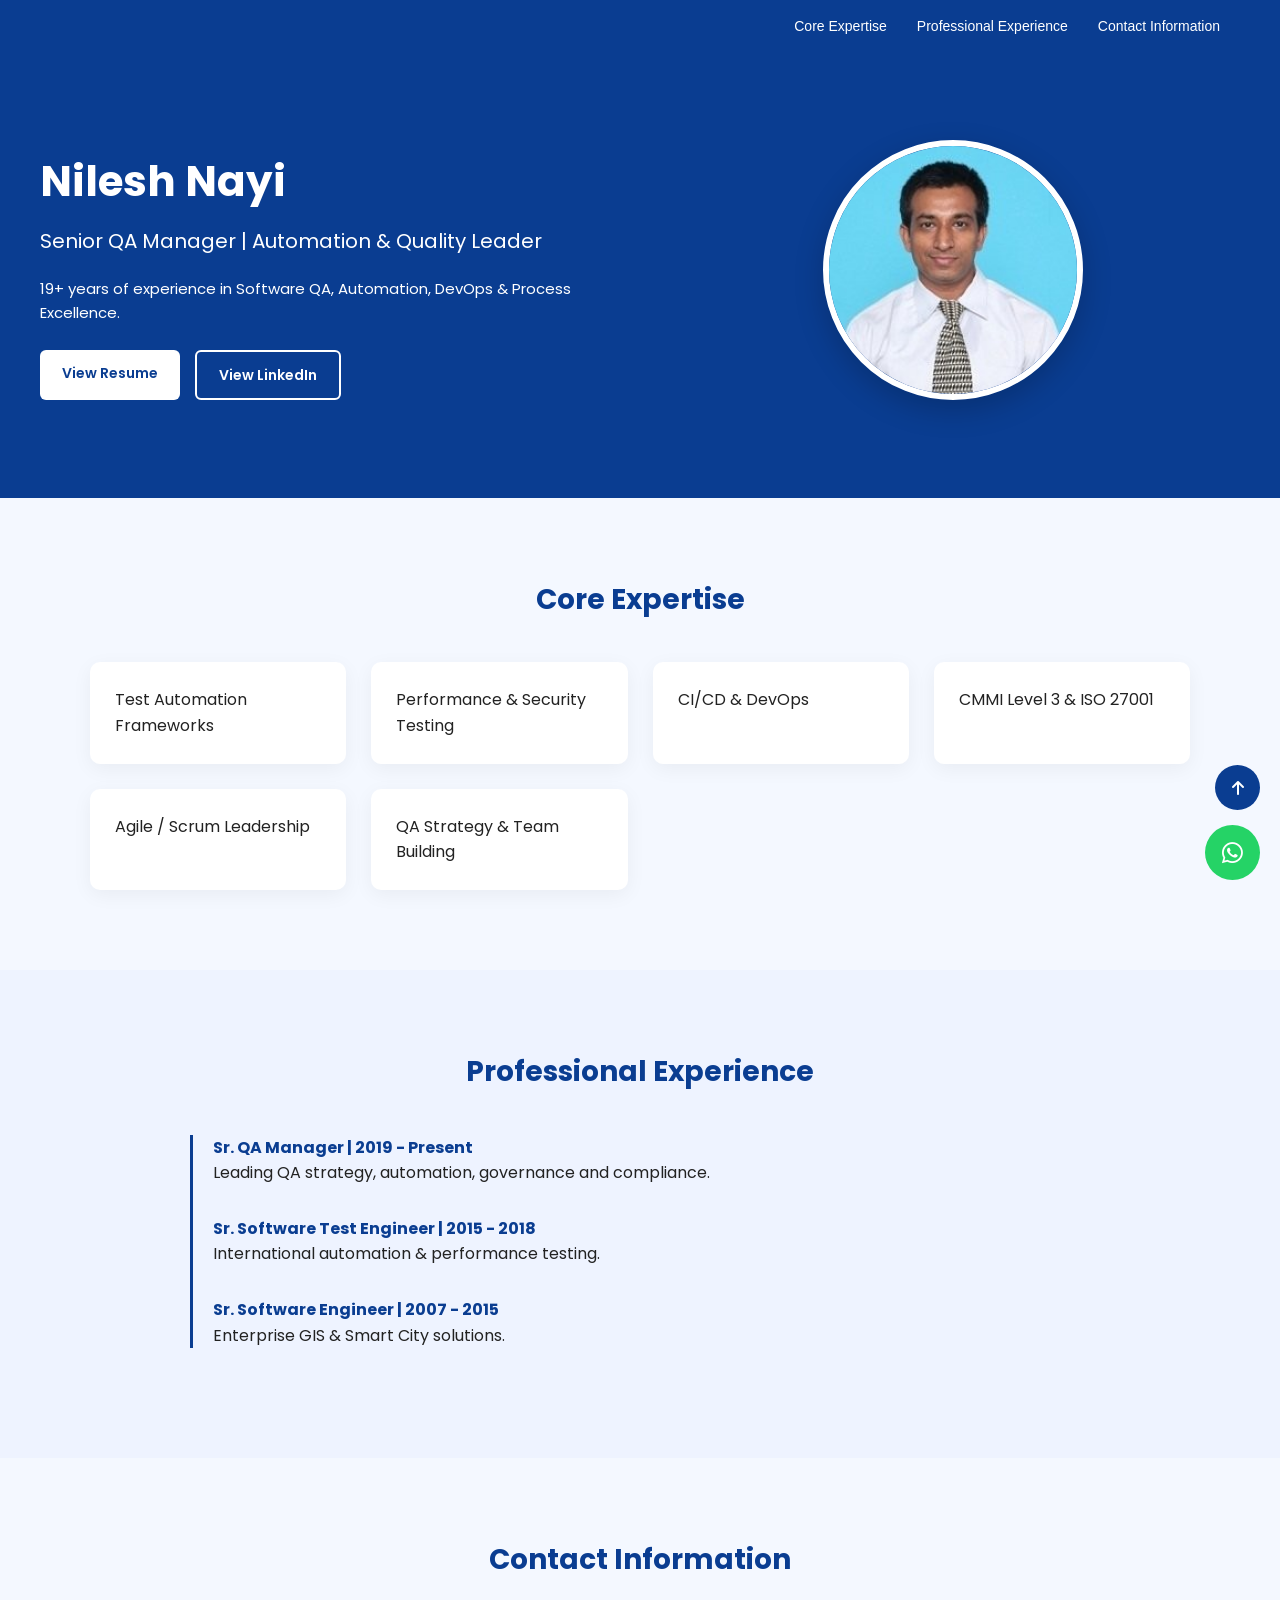
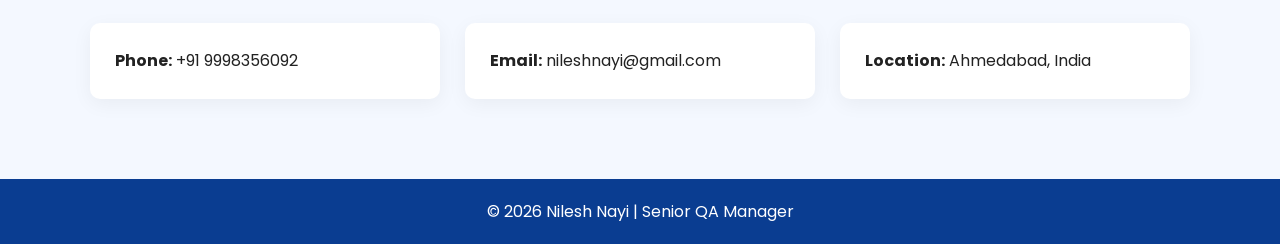
==== commit 9548912d: "Add files via upload" ====
--- a/index.html
+++ b/index.html
@@ -10,9 +10,7 @@
 
 <style>
 
-html{
-    scroll-behavior:smooth;
-}
+html { scroll-behavior:smooth; }
 
 *{
     margin:0;
@@ -31,53 +29,77 @@
 
 nav{
     position:fixed;
+    width:100%;
     top:0;
-    width:100%;
     background:#0a3d91;
     padding:15px 0;
     z-index:1000;
-    box-shadow:0 3px 10px rgba(0,0,0,0.1);
 }
 
 .nav-container{
     max-width:1200px;
     margin:auto;
-    display:flex;
-    justify-content:space-between;
+    padding:0 20px;
+    display:flex;
+    justify-content:flex-end;
     align-items:center;
-    padding:0 20px;
-}
-
-.logo{
-    color:#fff;
-    font-weight:600;
-    font-size:18px;
+}
+
+.nav-links{
+    display:flex;
+    gap:30px;
 }
 
 .nav-links a{
     color:#fff;
     text-decoration:none;
-    margin-left:25px;
     font-size:14px;
-    transition:0.3s;
-}
-
-.nav-links a:hover{
-    opacity:0.8;
+    font-weight:500;
+}
+
+.menu-toggle{
+    display:none;
+    font-size:22px;
+    color:#fff;
+    cursor:pointer;
+}
+
+/* MOBILE MENU */
+
+@media(max-width:768px){
+
+    .nav-links{
+        position:absolute;
+        top:60px;
+        right:0;
+        background:#0a3d91;
+        flex-direction:column;
+        width:100%;
+        text-align:center;
+        display:none;
+        padding:20px 0;
+    }
+
+    .nav-links a{
+        padding:10px 0;
+    }
+
+    .menu-toggle{
+        display:block;
+    }
 }
 
 /* HEADER */
 
 header{
+    padding:140px 20px 90px;
     background:#0a3d91;
     color:#fff;
-    padding:140px 20px 80px;
 }
 
 .container{
     max-width:1200px;
     margin:auto;
-    padding:0 20px;
 }
 
 .hero{
@@ -85,7 +107,7 @@
     align-items:center;
     justify-content:space-between;
     flex-wrap:wrap;
-    gap:40px;
+    gap:50px;
 }
 
 .hero-text{
@@ -100,8 +122,8 @@
 
 .hero-text h2{
     font-size:20px;
+    margin:10px 0 20px;
     font-weight:400;
-    margin:10px 0 20px;
 }
 
 .hero-text p{
@@ -111,16 +133,16 @@
 
 .buttons{
     display:flex;
+    gap:15px;
     flex-wrap:wrap;
-    gap:15px;
 }
 
 .btn{
     padding:12px 22px;
-    border-radius:5px;
+    border-radius:6px;
     text-decoration:none;
+    font-weight:600;
     font-size:14px;
-    font-weight:600;
     transition:0.3s;
 }
 
@@ -129,10 +151,6 @@
     color:#0a3d91;
 }
 
-.btn-primary:hover{
-    background:#e6ecff;
-}
-
 .btn-outline{
     border:2px solid #fff;
     color:#fff;
@@ -145,7 +163,6 @@
 
 .hero-img{
     flex:1;
-    min-width:250px;
     text-align:center;
 }
 
@@ -159,20 +176,22 @@
 /* SECTIONS */
 
 section{
-    padding:80px 0;
+    padding:80px 20px;
 }
 
 .section-title{
     text-align:center;
     font-size:28px;
+    color:#0a3d91;
     margin-bottom:40px;
-    color:#0a3d91;
 }
 
 .cards{
     display:grid;
     grid-template-columns:repeat(auto-fit,minmax(250px,1fr));
     gap:25px;
+    max-width:1100px;
+    margin:auto;
 }
 
 .card{
@@ -188,6 +207,8 @@
 }
 
 .timeline{
+    max-width:900px;
+    margin:auto;
     border-left:3px solid #0a3d91;
     padding-left:20px;
 }
@@ -207,7 +228,6 @@
     color:#fff;
     text-align:center;
     padding:20px;
-    font-size:14px;
 }
 
 /* FLOATING BUTTONS */
@@ -217,16 +237,15 @@
     bottom:20px;
     right:20px;
     background:#25D366;
-    color:#fff;
     width:55px;
     height:55px;
+    border-radius:50%;
     display:flex;
     align-items:center;
     justify-content:center;
-    border-radius:50%;
+    color:#fff;
     font-size:24px;
     text-decoration:none;
-    box-shadow:0 5px 15px rgba(0,0,0,0.3);
 }
 
 .back-to-top{
@@ -234,28 +253,27 @@
     bottom:90px;
     right:20px;
     background:#0a3d91;
-    color:#fff;
     width:45px;
     height:45px;
+    border-radius:50%;
     display:flex;
     align-items:center;
     justify-content:center;
-    border-radius:50%;
-    font-size:18px;
+    color:#fff;
     text-decoration:none;
-    box-shadow:0 5px 15px rgba(0,0,0,0.3);
-}
-
-/* RESPONSIVE */
+}
+
+/* MOBILE HERO FIX */
 
 @media(max-width:768px){
+
     .hero{
         flex-direction:column;
         text-align:center;
     }
 
-    .nav-links{
-        display:none;
+    .buttons{
+        justify-content:center;
     }
 
     .hero-text h1{
@@ -267,20 +285,18 @@
 </head>
 <body>
 
-<!-- NAVBAR -->
-
 <nav>
 <div class="nav-container">
-    <div class="logo">Nilesh Nayi</div>
-    <div class="nav-links">
+    <div class="menu-toggle" onclick="toggleMenu()">
+        <i class="fas fa-bars"></i>
+    </div>
+    <div class="nav-links" id="navLinks">
         <a href="#expertise">Core Expertise</a>
         <a href="#experience">Professional Experience</a>
         <a href="#contact">Contact Information</a>
     </div>
 </div>
 </nav>
-
-<!-- HEADER -->
 
 <header id="top">
 <div class="container hero">
@@ -290,13 +306,12 @@
         <p>19+ years of experience in Software QA, Automation, DevOps & Process Excellence.</p>
 
         <div class="buttons">
-            <!-- Resume opens in new tab -->
             <a href="assets/Nilesh_Nayi_Resume.pdf" target="_blank" class="btn btn-primary">
-                <i class="fa fa-file"></i> View Resume
+                View Resume
             </a>
 
             <a href="https://www.linkedin.com/in/nilesh-nayi-7987b231/" target="_blank" class="btn btn-outline">
-                <i class="fab fa-linkedin"></i> View LinkedIn
+                View LinkedIn
             </a>
         </div>
     </div>
@@ -307,10 +322,7 @@
 </div>
 </header>
 
-<!-- CORE EXPERTISE -->
-
 <section id="expertise">
-<div class="container">
 <h3 class="section-title">Core Expertise</h3>
 <div class="cards">
     <div class="card">Test Automation Frameworks</div>
@@ -320,54 +332,39 @@
     <div class="card">Agile / Scrum Leadership</div>
     <div class="card">QA Strategy & Team Building</div>
 </div>
-</div>
 </section>
 
-<!-- EXPERIENCE -->
-
 <section id="experience" style="background:#eef3ff;">
-<div class="container">
 <h3 class="section-title">Professional Experience</h3>
 <div class="timeline">
-
-<div class="timeline-item">
-    <h4>Sr. QA Manager | Scanpoint Geomatics Ltd (2019 - Present)</h4>
-    <p>Leading QA team, automation strategy, governance & compliance.</p>
-</div>
-
-<div class="timeline-item">
-    <h4>Sr. Software Test Engineer | KiwiQA Services (2015 - 2018)</h4>
-    <p>International automation, API, performance & security testing.</p>
-</div>
-
-<div class="timeline-item">
-    <h4>Sr. Software Engineer | Scanpoint Geomatics (2007 - 2015)</h4>
-    <p>Enterprise GIS & Smart City solution development leadership.</p>
-</div>
-
-</div>
+    <div class="timeline-item">
+        <h4>Sr. QA Manager | 2019 - Present</h4>
+        <p>Leading QA strategy, automation, governance and compliance.</p>
+    </div>
+    <div class="timeline-item">
+        <h4>Sr. Software Test Engineer | 2015 - 2018</h4>
+        <p>International automation & performance testing.</p>
+    </div>
+    <div class="timeline-item">
+        <h4>Sr. Software Engineer | 2007 - 2015</h4>
+        <p>Enterprise GIS & Smart City solutions.</p>
+    </div>
 </div>
 </section>
 
-<!-- CONTACT -->
-
 <section id="contact">
-<div class="container">
 <h3 class="section-title">Contact Information</h3>
 <div class="cards">
     <div class="card"><strong>Phone:</strong> +91 9998356092</div>
     <div class="card"><strong>Email:</strong> nileshnayi@gmail.com</div>
     <div class="card"><strong>Location:</strong> Ahmedabad, India</div>
 </div>
-</div>
 </section>
 
 <footer>
 © 2026 Nilesh Nayi | Senior QA Manager
 </footer>
 
-<!-- FLOATING BUTTONS -->
-
 <a href="https://wa.me/919998356092" target="_blank" class="whatsapp">
 <i class="fab fa-whatsapp"></i>
 </a>
@@ -376,5 +373,16 @@
 <i class="fa fa-arrow-up"></i>
 </a>
 
+<script>
+function toggleMenu(){
+    var nav = document.getElementById("navLinks");
+    if(nav.style.display === "flex"){
+        nav.style.display = "none";
+    } else {
+        nav.style.display = "flex";
+    }
+}
+</script>
+
 </body>
 </html>
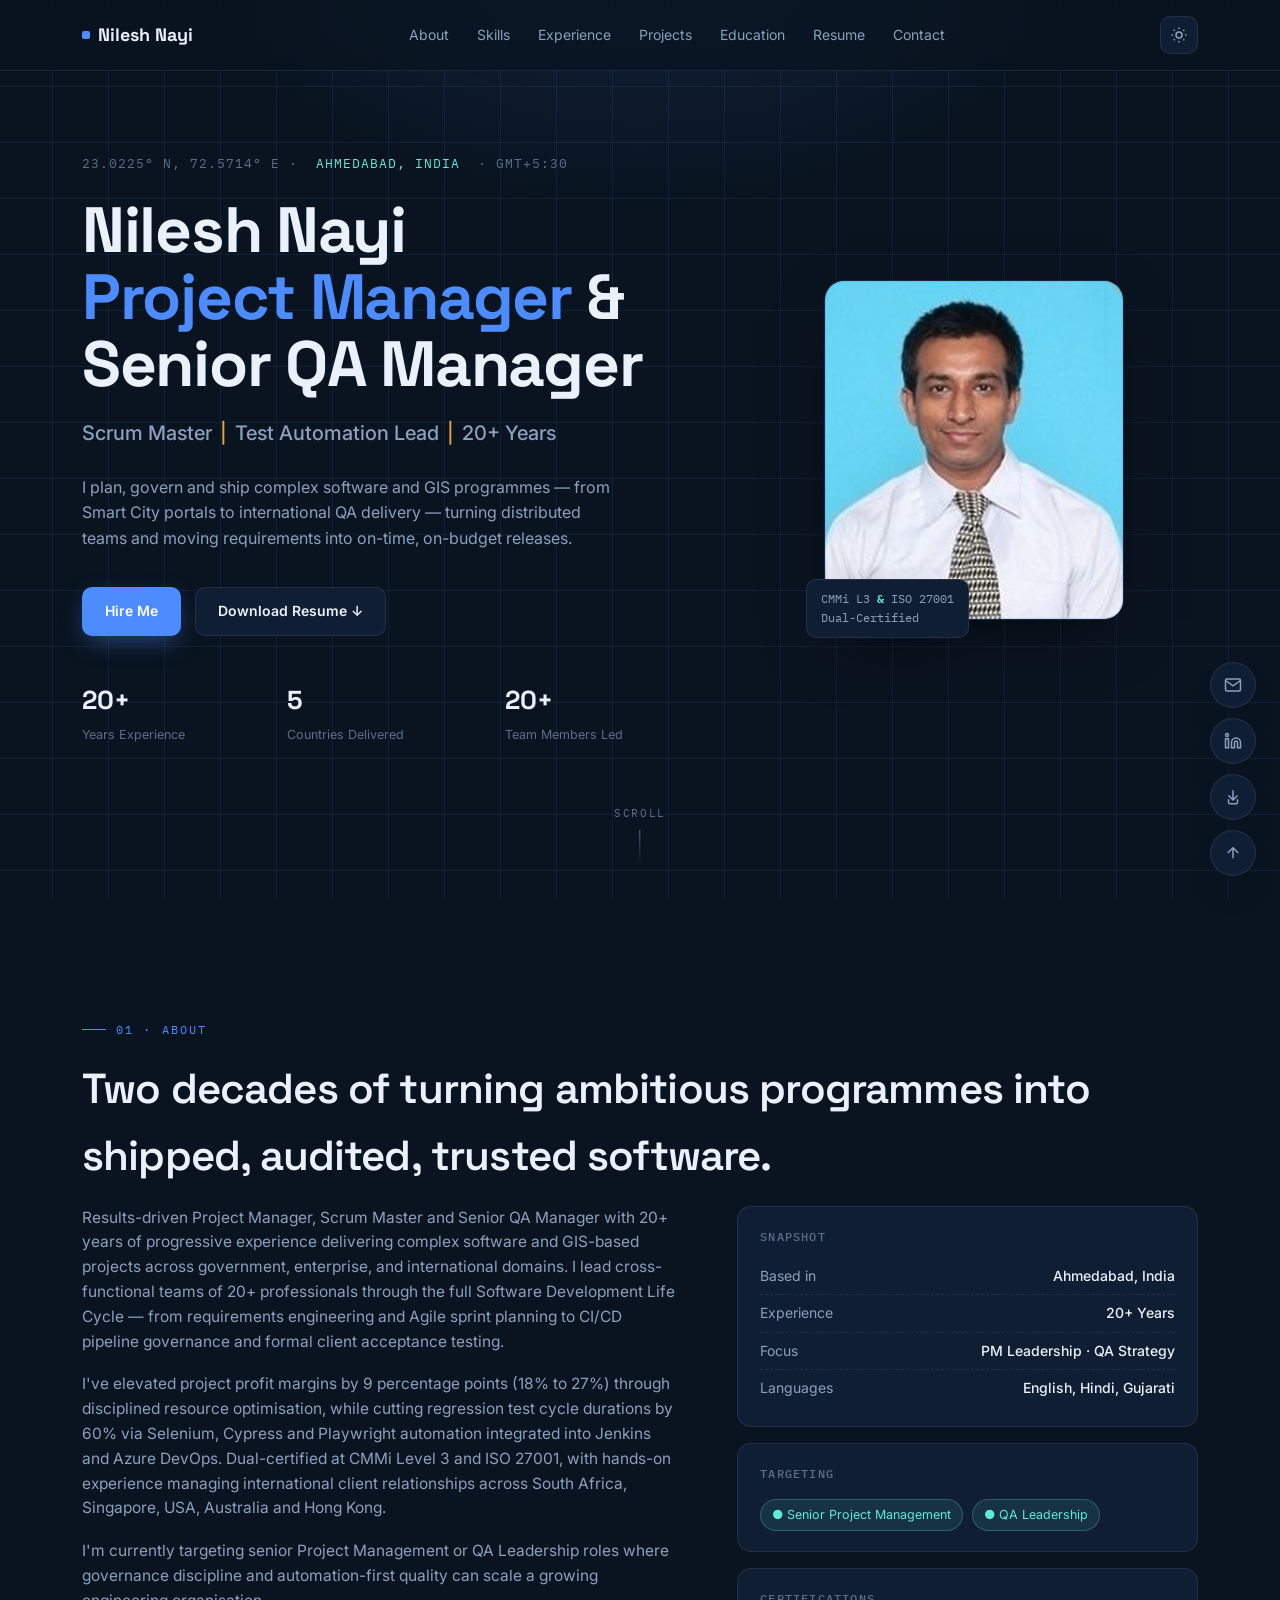
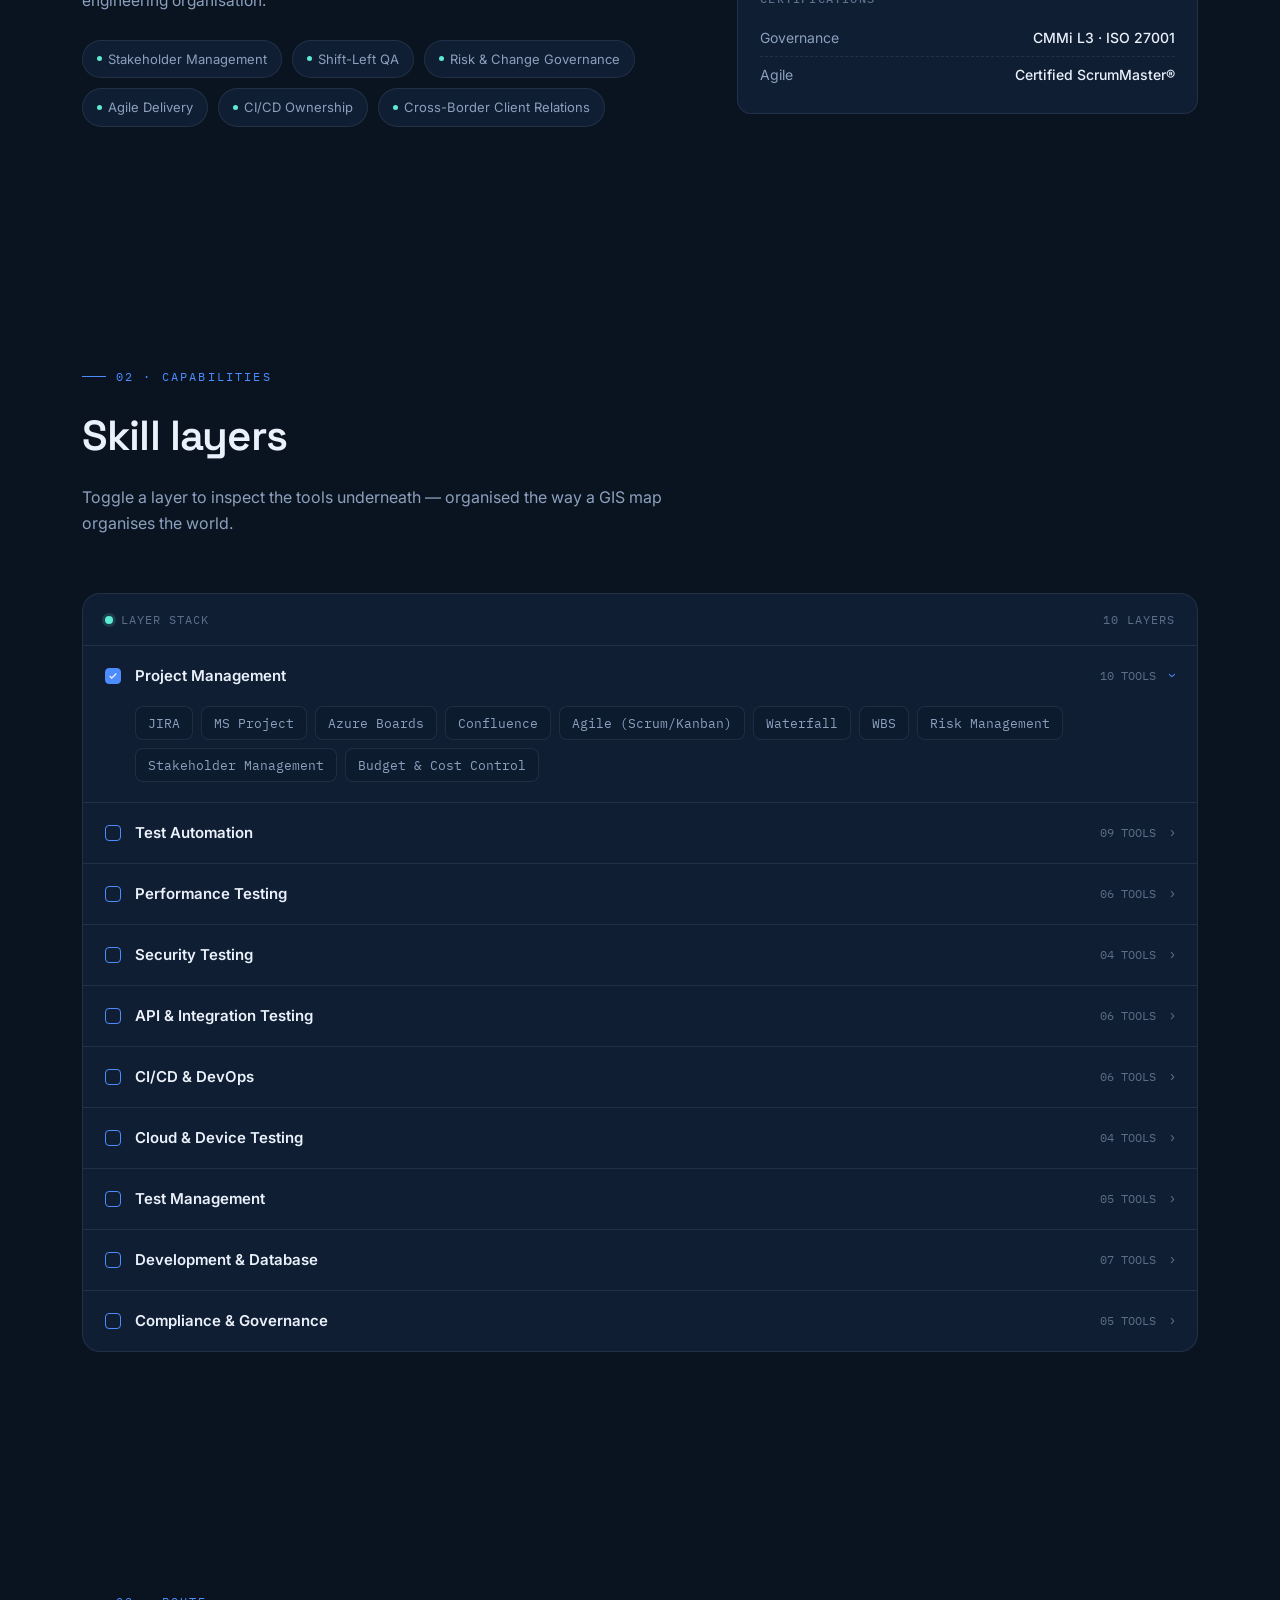
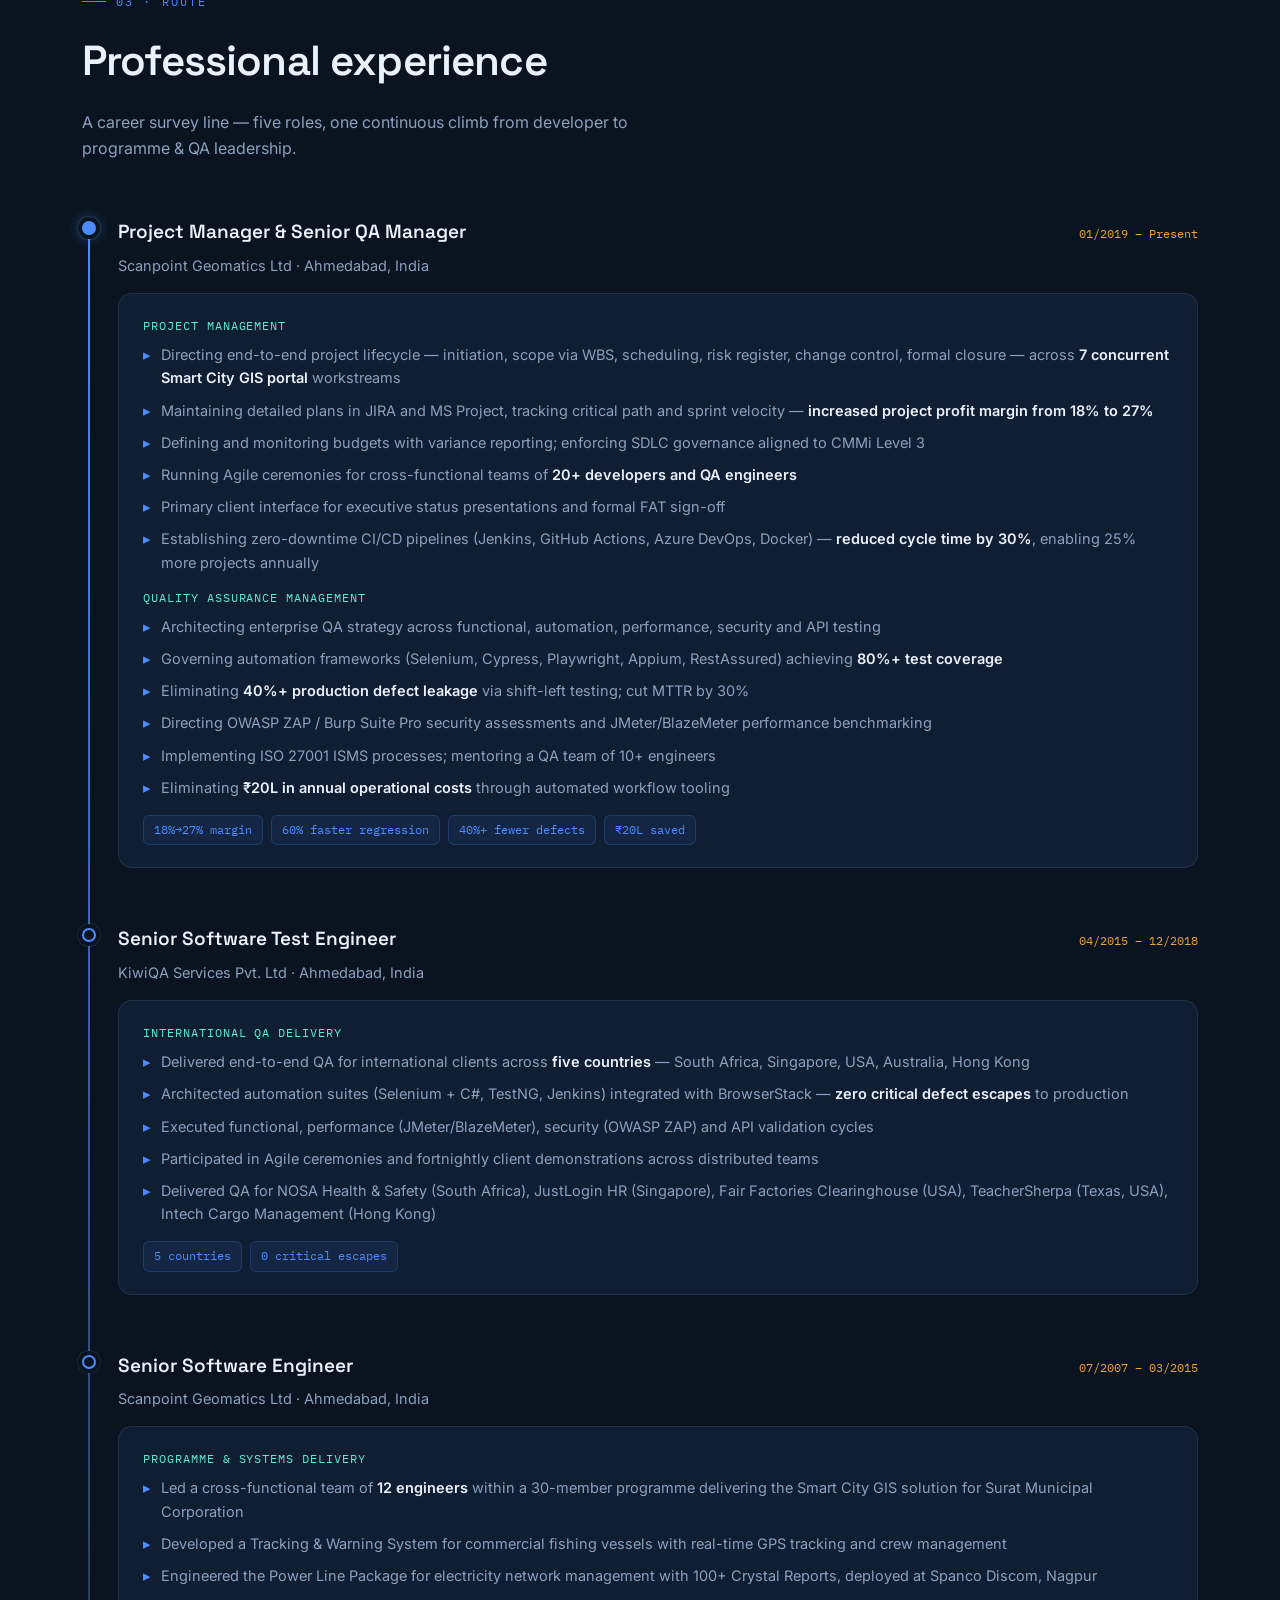
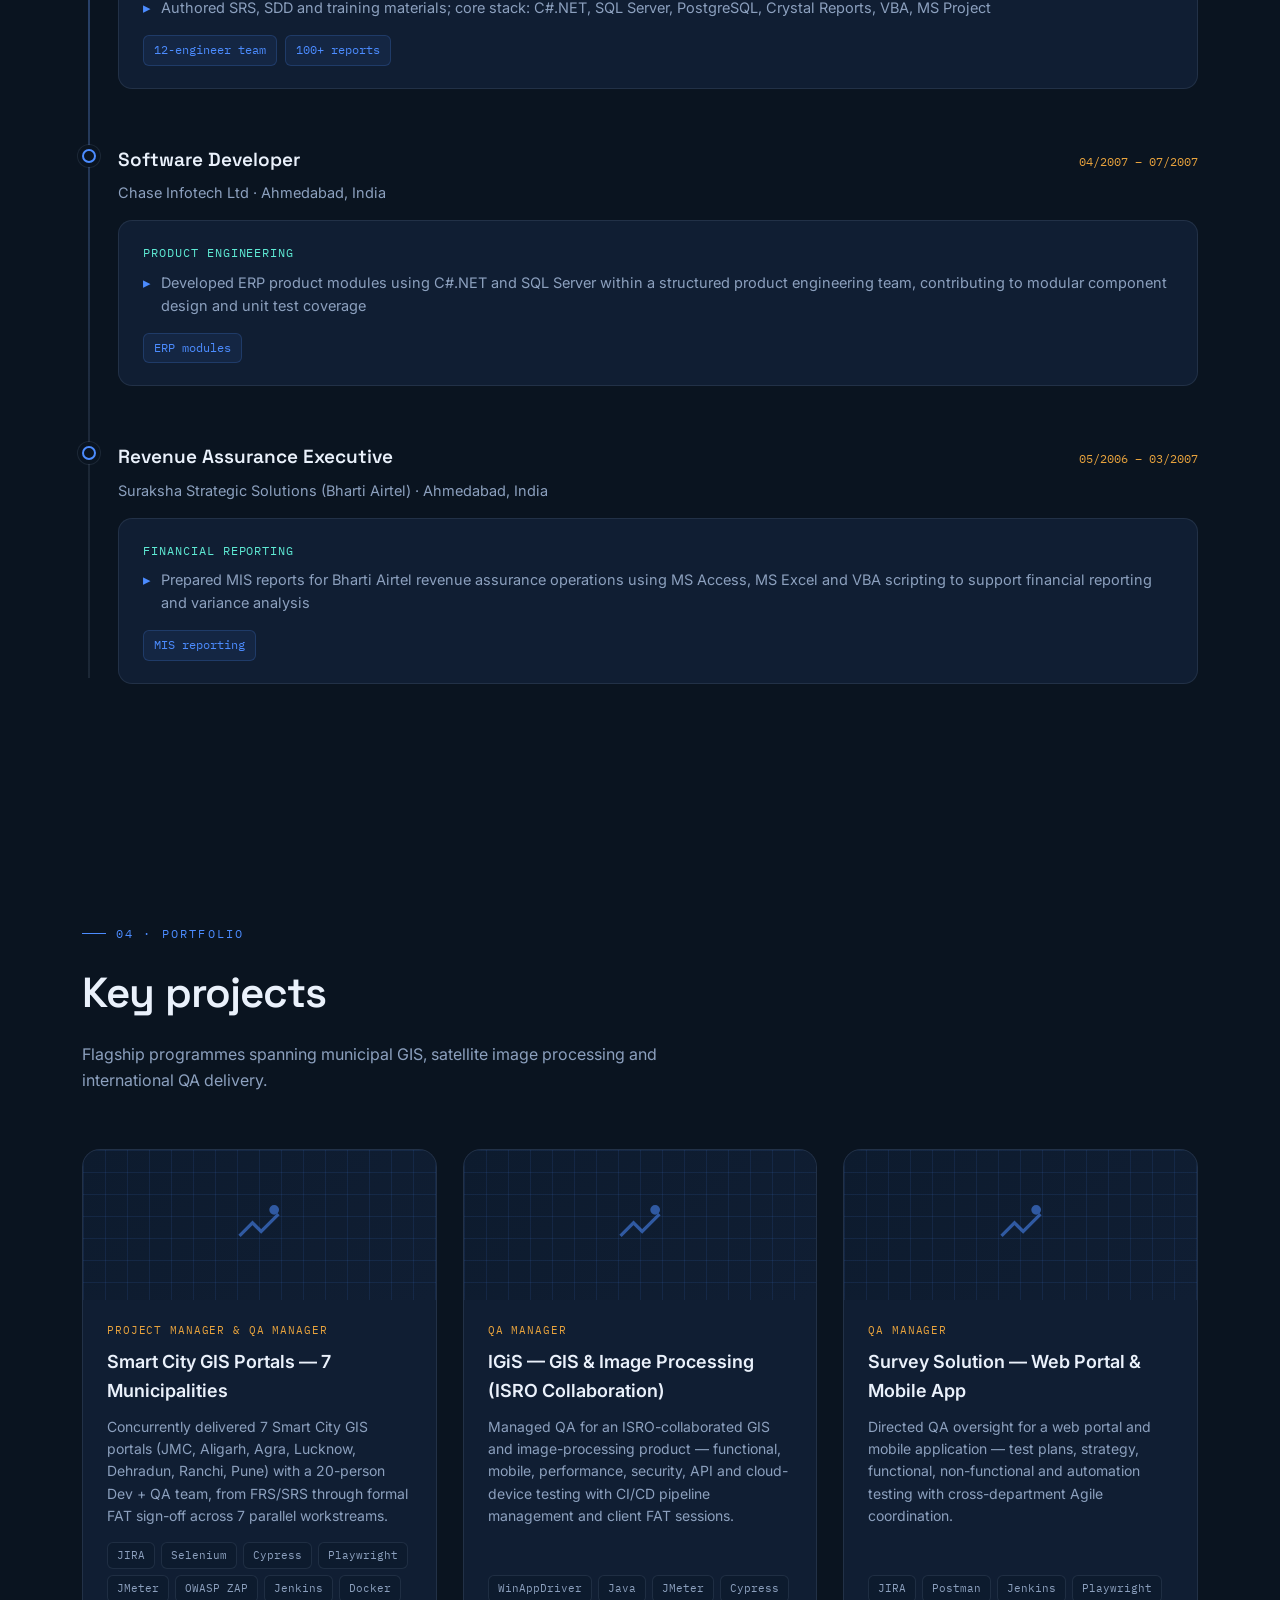
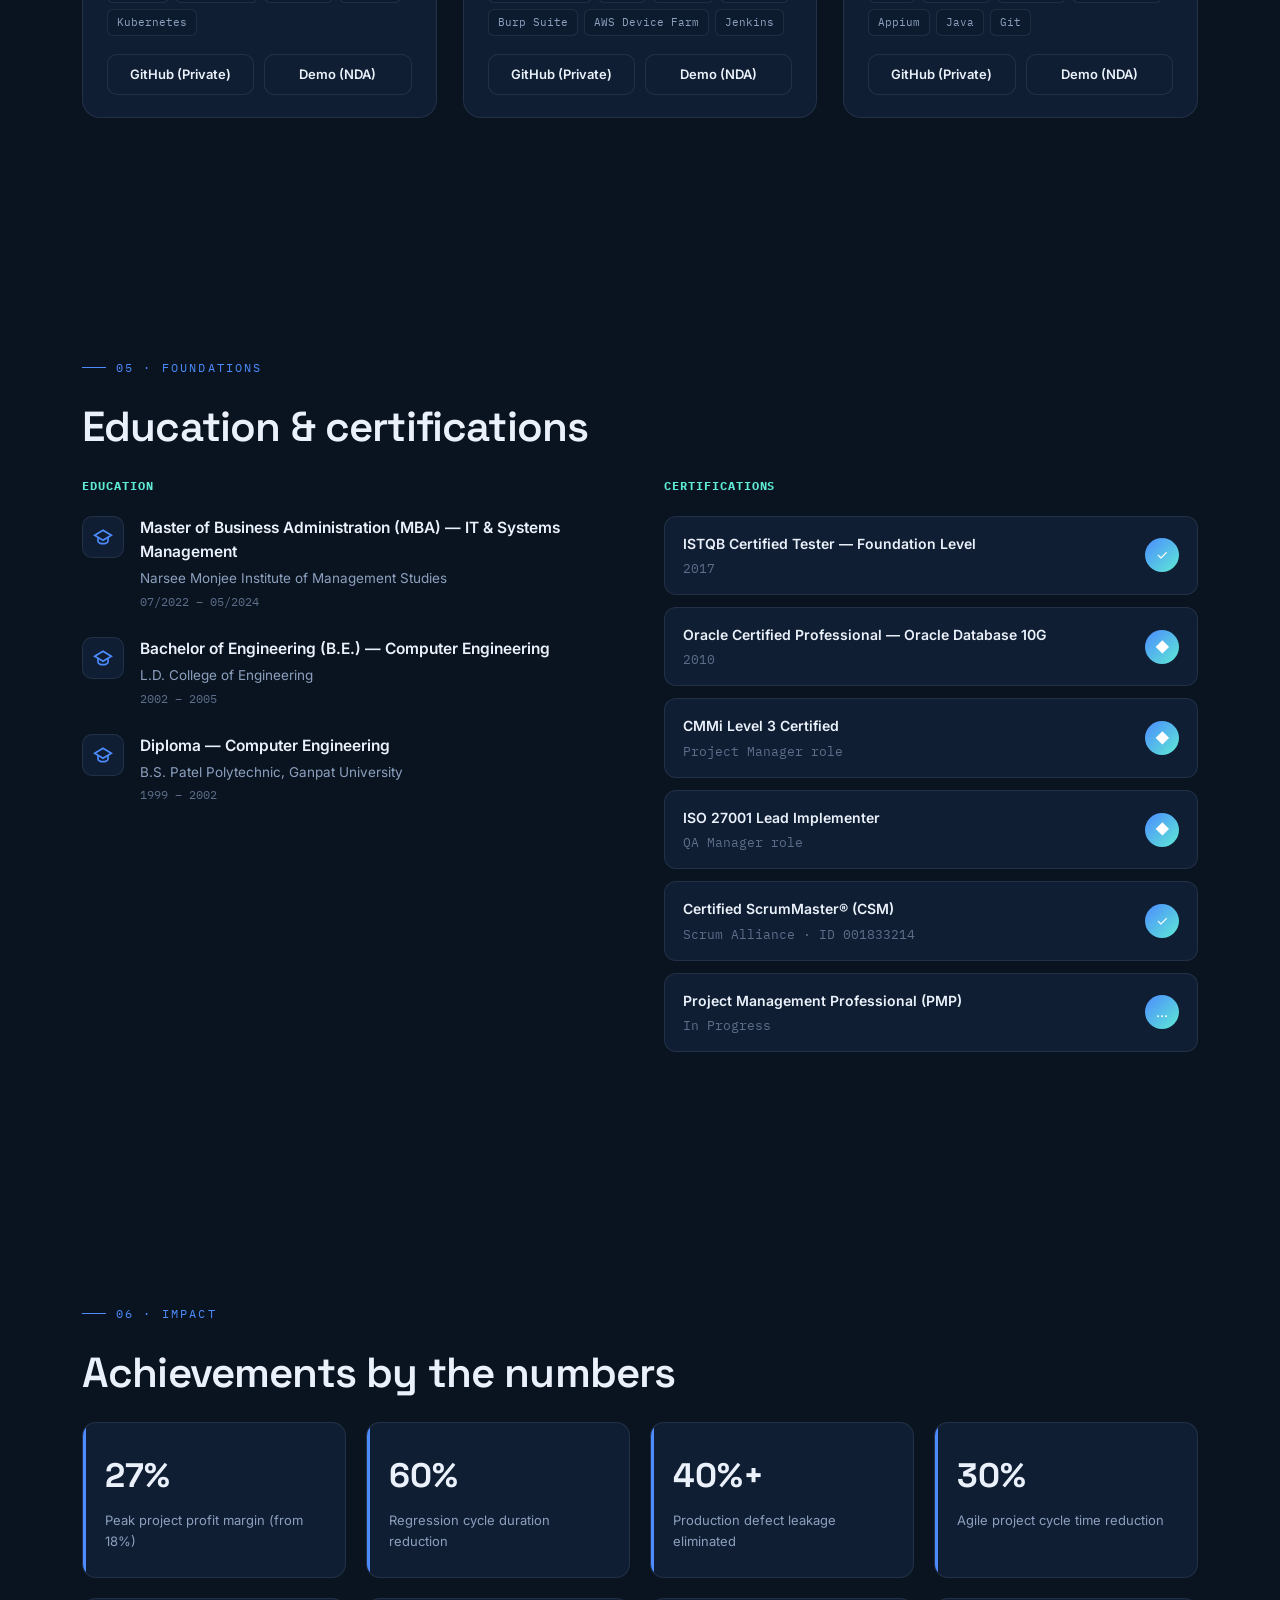
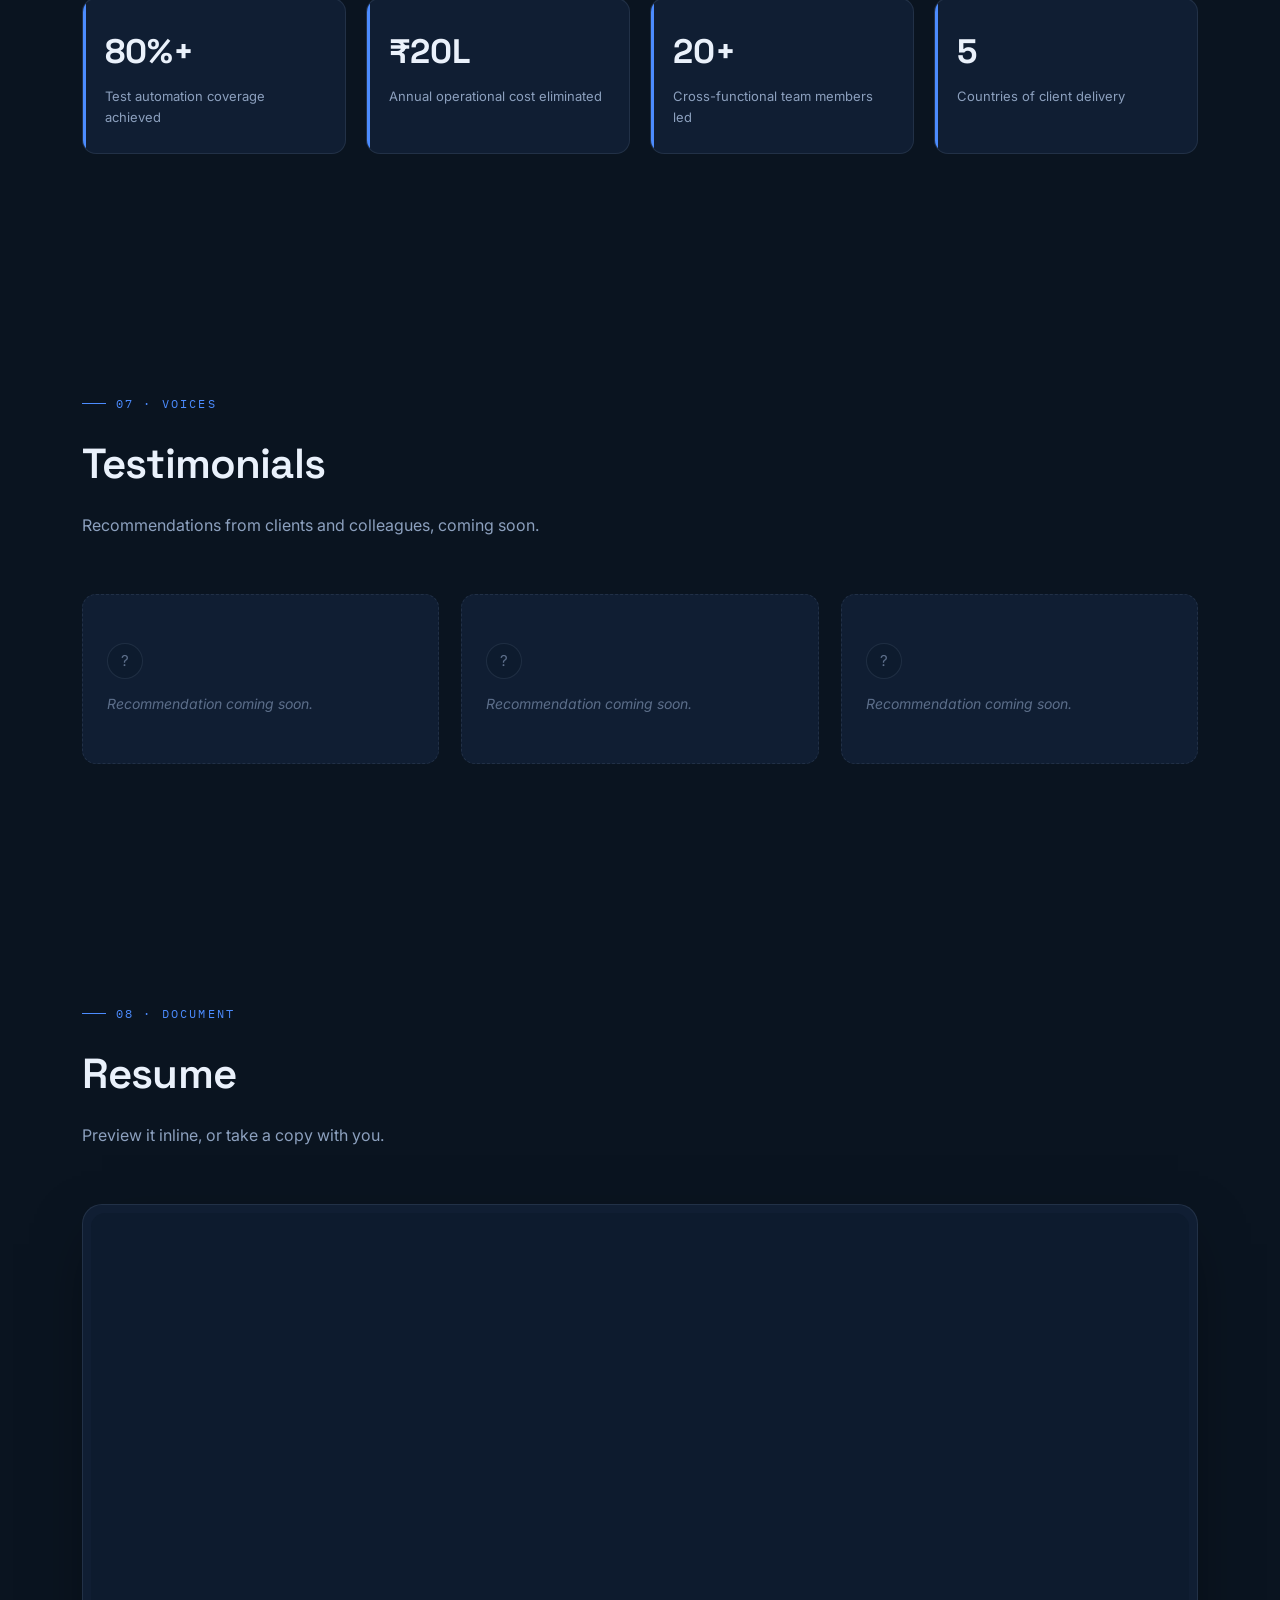
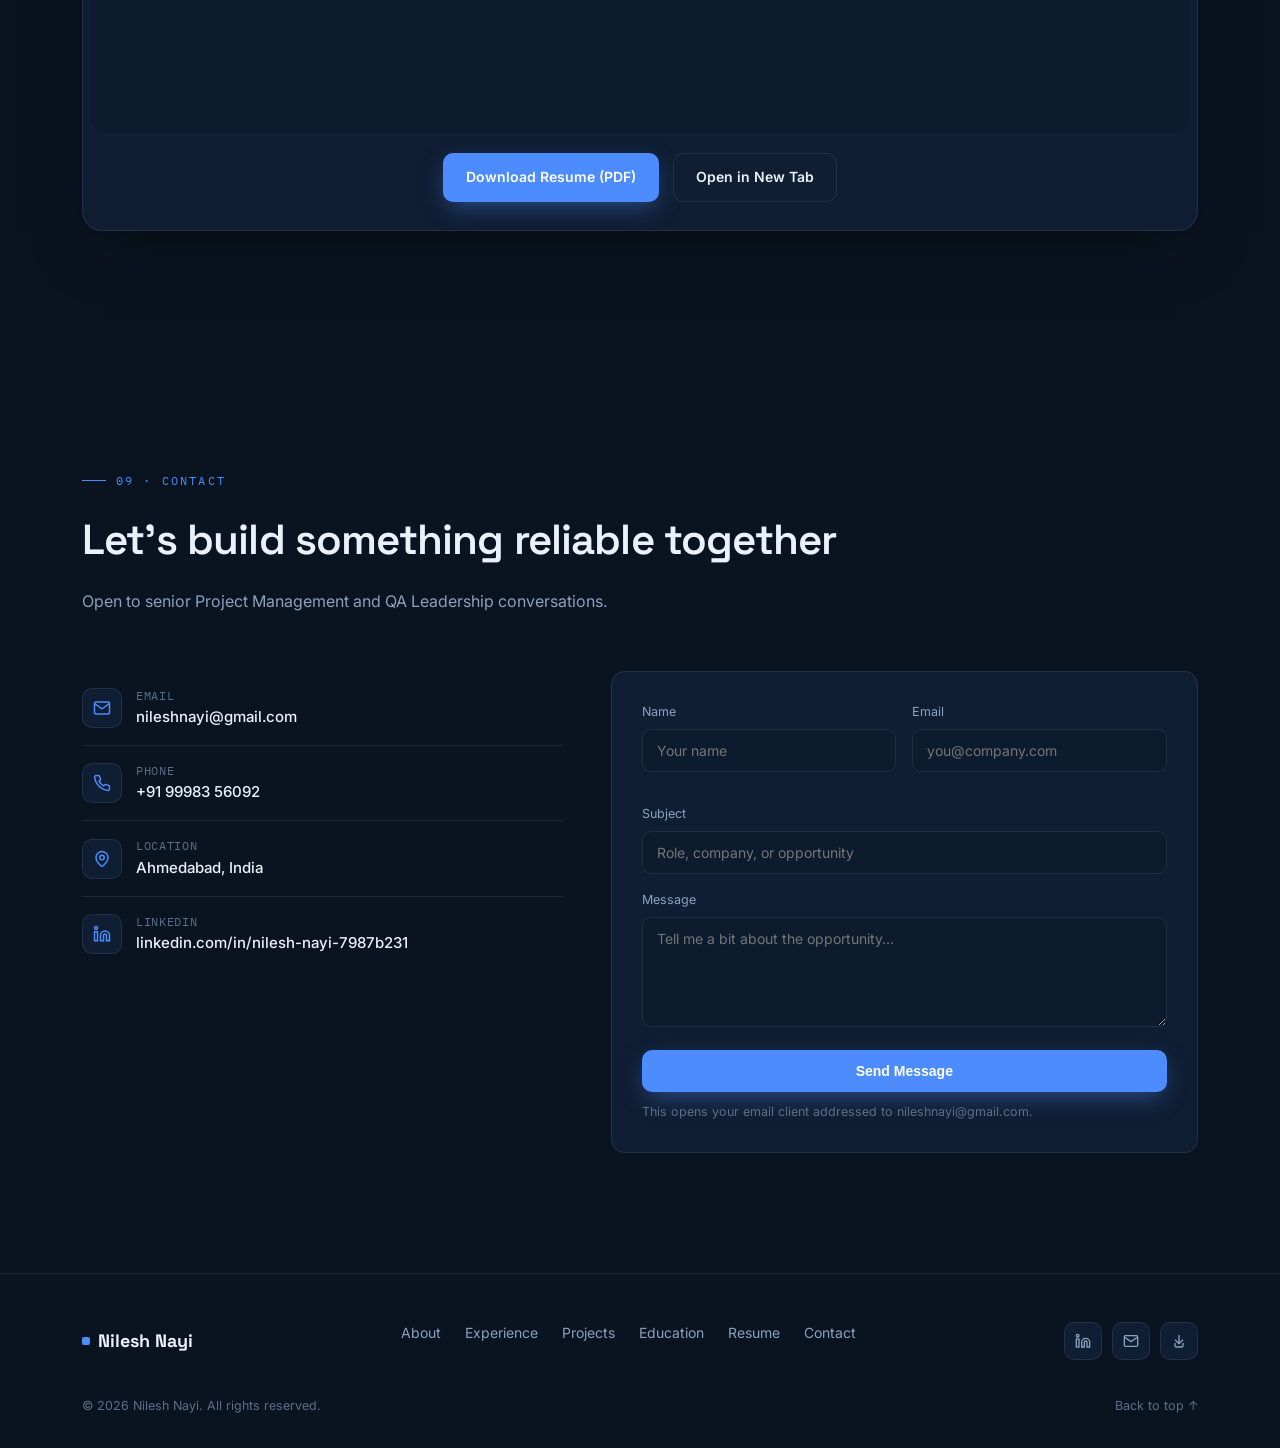
==== commit e1990617: "new file new claude file" ====
--- a/index.html
+++ b/index.html
@@ -1,388 +1,969 @@
-<!DOCTYPE html>
-<html lang="en">
-<head>
-<meta charset="UTF-8">
-<meta name="viewport" content="width=device-width, initial-scale=1.0">
-<title>Nilesh Nayi | Sr. QA Manager</title>
-
-<link href="https://fonts.googleapis.com/css2?family=Poppins:wght@300;400;600;700&display=swap" rel="stylesheet">
-<link rel="stylesheet" href="https://cdnjs.cloudflare.com/ajax/libs/font-awesome/6.5.0/css/all.min.css">
-
-<style>
-
-html { scroll-behavior:smooth; }
-
-*{
-    margin:0;
-    padding:0;
-    box-sizing:border-box;
-    font-family:'Poppins',sans-serif;
-}
-
-body{
-    background:#f4f8ff;
-    color:#222;
-    line-height:1.6;
-}
-
-/* NAVBAR */
-
-nav{
-    position:fixed;
-    width:100%;
-    top:0;
-    background:#0a3d91;
-    padding:15px 0;
-    z-index:1000;
-}
-
-.nav-container{
-    max-width:1200px;
-    margin:auto;
-    padding:0 20px;
-    display:flex;
-    justify-content:flex-end;
-    align-items:center;
-}
-
-.nav-links{
-    display:flex;
-    gap:30px;
-}
-
-.nav-links a{
-    color:#fff;
-    text-decoration:none;
-    font-size:14px;
-    font-weight:500;
-}
-
-.menu-toggle{
-    display:none;
-    font-size:22px;
-    color:#fff;
-    cursor:pointer;
-}
-
-/* MOBILE MENU */
-
-@media(max-width:768px){
-
-    .nav-links{
-        position:absolute;
-        top:60px;
-        right:0;
-        background:#0a3d91;
-        flex-direction:column;
-        width:100%;
-        text-align:center;
-        display:none;
-        padding:20px 0;
-    }
-
-    .nav-links a{
-        padding:10px 0;
-    }
-
-    .menu-toggle{
-        display:block;
-    }
-}
-
-/* HEADER */
-
-header{
-    padding:140px 20px 90px;
-    background:#0a3d91;
-    color:#fff;
-}
-
-.container{
-    max-width:1200px;
-    margin:auto;
-}
-
-.hero{
-    display:flex;
-    align-items:center;
-    justify-content:space-between;
-    flex-wrap:wrap;
-    gap:50px;
-}
-
-.hero-text{
-    flex:1;
-    min-width:280px;
-}
-
-.hero-text h1{
-    font-size:42px;
-    font-weight:700;
-}
-
-.hero-text h2{
-    font-size:20px;
-    margin:10px 0 20px;
-    font-weight:400;
-}
-
-.hero-text p{
-    margin-bottom:25px;
-    font-size:15px;
-}
-
-.buttons{
-    display:flex;
-    gap:15px;
-    flex-wrap:wrap;
-}
-
-.btn{
-    padding:12px 22px;
-    border-radius:6px;
-    text-decoration:none;
-    font-weight:600;
-    font-size:14px;
-    transition:0.3s;
-}
-
-.btn-primary{
-    background:#fff;
-    color:#0a3d91;
-}
-
-.btn-outline{
-    border:2px solid #fff;
-    color:#fff;
-}
-
-.btn-outline:hover{
-    background:#fff;
-    color:#0a3d91;
-}
-
-.hero-img{
-    flex:1;
-    text-align:center;
-}
-
-.hero-img img{
-    width:260px;
-    border-radius:50%;
-    border:6px solid #fff;
-    box-shadow:0 10px 30px rgba(0,0,0,0.2);
-}
-
-/* SECTIONS */
-
-section{
-    padding:80px 20px;
-}
-
-.section-title{
-    text-align:center;
-    font-size:28px;
-    color:#0a3d91;
-    margin-bottom:40px;
-}
-
-.cards{
-    display:grid;
-    grid-template-columns:repeat(auto-fit,minmax(250px,1fr));
-    gap:25px;
-    max-width:1100px;
-    margin:auto;
-}
-
-.card{
-    background:#fff;
-    padding:25px;
-    border-radius:10px;
-    box-shadow:0 5px 20px rgba(0,0,0,0.05);
-    transition:0.3s;
-}
-
-.card:hover{
-    transform:translateY(-5px);
-}
-
-.timeline{
-    max-width:900px;
-    margin:auto;
-    border-left:3px solid #0a3d91;
-    padding-left:20px;
-}
-
-.timeline-item{
-    margin-bottom:30px;
-}
-
-.timeline-item h4{
-    color:#0a3d91;
-}
-
-/* FOOTER */
-
-footer{
-    background:#0a3d91;
-    color:#fff;
-    text-align:center;
-    padding:20px;
-}
-
-/* FLOATING BUTTONS */
-
-.whatsapp{
-    position:fixed;
-    bottom:20px;
-    right:20px;
-    background:#25D366;
-    width:55px;
-    height:55px;
-    border-radius:50%;
-    display:flex;
-    align-items:center;
-    justify-content:center;
-    color:#fff;
-    font-size:24px;
-    text-decoration:none;
-}
-
-.back-to-top{
-    position:fixed;
-    bottom:90px;
-    right:20px;
-    background:#0a3d91;
-    width:45px;
-    height:45px;
-    border-radius:50%;
-    display:flex;
-    align-items:center;
-    justify-content:center;
-    color:#fff;
-    text-decoration:none;
-}
-
-/* MOBILE HERO FIX */
-
-@media(max-width:768px){
-
-    .hero{
-        flex-direction:column;
-        text-align:center;
-    }
-
-    .buttons{
-        justify-content:center;
-    }
-
-    .hero-text h1{
-        font-size:30px;
-    }
-}
-
-</style>
-</head>
-<body>
-
-<nav>
-<div class="nav-container">
-    <div class="menu-toggle" onclick="toggleMenu()">
-        <i class="fas fa-bars"></i>
-    </div>
-    <div class="nav-links" id="navLinks">
-        <a href="#expertise">Core Expertise</a>
-        <a href="#experience">Professional Experience</a>
-        <a href="#contact">Contact Information</a>
-    </div>
-</div>
-</nav>
-
-<header id="top">
-<div class="container hero">
-    <div class="hero-text">
-        <h1>Nilesh Nayi</h1>
-        <h2>Senior QA Manager | Automation & Quality Leader</h2>
-        <p>19+ years of experience in Software QA, Automation, DevOps & Process Excellence.</p>
-
-        <div class="buttons">
-            <a href="assets/Nilesh_Nayi_Resume.pdf" target="_blank" class="btn btn-primary">
-                View Resume
-            </a>
-
-            <a href="https://www.linkedin.com/in/nilesh-nayi-7987b231/" target="_blank" class="btn btn-outline">
-                View LinkedIn
-            </a>
-        </div>
-    </div>
-
-    <div class="hero-img">
-        <img src="images/profile.jpg" alt="Nilesh Nayi">
-    </div>
-</div>
-</header>
-
-<section id="expertise">
-<h3 class="section-title">Core Expertise</h3>
-<div class="cards">
-    <div class="card">Test Automation Frameworks</div>
-    <div class="card">Performance & Security Testing</div>
-    <div class="card">CI/CD & DevOps</div>
-    <div class="card">CMMI Level 3 & ISO 27001</div>
-    <div class="card">Agile / Scrum Leadership</div>
-    <div class="card">QA Strategy & Team Building</div>
-</div>
-</section>
-
-<section id="experience" style="background:#eef3ff;">
-<h3 class="section-title">Professional Experience</h3>
-<div class="timeline">
-    <div class="timeline-item">
-        <h4>Sr. QA Manager | 2019 - Present</h4>
-        <p>Leading QA strategy, automation, governance and compliance.</p>
-    </div>
-    <div class="timeline-item">
-        <h4>Sr. Software Test Engineer | 2015 - 2018</h4>
-        <p>International automation & performance testing.</p>
-    </div>
-    <div class="timeline-item">
-        <h4>Sr. Software Engineer | 2007 - 2015</h4>
-        <p>Enterprise GIS & Smart City solutions.</p>
-    </div>
-</div>
-</section>
-
-<section id="contact">
-<h3 class="section-title">Contact Information</h3>
-<div class="cards">
-    <div class="card"><strong>Phone:</strong> +91 9998356092</div>
-    <div class="card"><strong>Email:</strong> nileshnayi@gmail.com</div>
-    <div class="card"><strong>Location:</strong> Ahmedabad, India</div>
-</div>
-</section>
-
-<footer>
-© 2026 Nilesh Nayi | Senior QA Manager
-</footer>
-
-<a href="https://wa.me/919998356092" target="_blank" class="whatsapp">
-<i class="fab fa-whatsapp"></i>
-</a>
-
-<a href="#top" class="back-to-top">
-<i class="fa fa-arrow-up"></i>
-</a>
-
-<script>
-function toggleMenu(){
-    var nav = document.getElementById("navLinks");
-    if(nav.style.display === "flex"){
-        nav.style.display = "none";
-    } else {
-        nav.style.display = "flex";
-    }
-}
-</script>
-
-</body>
-</html>
+<!DOCTYPE html>
+<html lang="en">
+<head>
+<meta charset="UTF-8">
+<meta name="viewport" content="width=device-width, initial-scale=1.0">
+<title>Nilesh Nayi — Project Manager &amp; Senior QA Manager | 20+ Years, Global Delivery</title>
+<meta name="description" content="Nilesh Nayi — Project Manager, Scrum Master &amp; Senior QA Manager with 20+ years leading Smart City GIS programmes, CI/CD test automation and international client delivery across South Africa, Singapore, USA, Australia and Hong Kong.">
+<meta name="keywords" content="Nilesh Nayi, Project Manager, Scrum Master, QA Manager, Test Automation, GIS, CMMi, ISO 27001, Ahmedabad">
+<meta name="author" content="Nilesh Nayi">
+<meta name="robots" content="index, follow">
+<link rel="canonical" href="https://nileshnayi.dev/">
+
+<!-- Open Graph -->
+<meta property="og:type" content="website">
+<meta property="og:title" content="Nilesh Nayi — Project Manager &amp; Senior QA Manager">
+<meta property="og:description" content="20+ years leading Smart City GIS programmes, test automation and international delivery across five countries.">
+<meta property="og:image" content="PHOTO_PLACEHOLDER">
+<meta property="og:url" content="https://nileshnayi.dev/">
+
+<!-- Twitter Card -->
+<meta name="twitter:card" content="summary_large_image">
+<meta name="twitter:title" content="Nilesh Nayi — Project Manager &amp; Senior QA Manager">
+<meta name="twitter:description" content="20+ years leading Smart City GIS programmes, test automation and international delivery.">
+<meta name="twitter:image" content="PHOTO_PLACEHOLDER">
+
+<!-- Schema.org -->
+<script type="application/ld+json">
+{
+  "@context": "https://schema.org",
+  "@type": "Person",
+  "name": "Nilesh Nayi",
+  "jobTitle": "Project Manager & Senior QA Manager",
+  "description": "Project Manager, Scrum Master and Senior QA Manager with 20+ years of experience delivering software and GIS-based projects.",
+  "email": "mailto:nileshnayi@gmail.com",
+  "telephone": "+91-9998356092",
+  "address": { "@type": "PostalAddress", "addressLocality": "Ahmedabad", "addressCountry": "IN" },
+  "sameAs": ["https://linkedin.com/in/nilesh-nayi-7987b231"]
+}
+</script>
+
+<link rel="icon" href="data:image/svg+xml,<svg xmlns=%22http://www.w3.org/2000/svg%22 viewBox=%220 0 100 100%22><rect width=%22100%22 height=%22100%22 rx=%2220%22 fill=%22%230A1420%22/><path d=%22M20 70 L40 30 L60 55 L80 20%22 stroke=%22%234C8CFF%22 stroke-width=%228%22 fill=%22none%22 stroke-linecap=%22round%22 stroke-linejoin=%22round%22/></svg>">
+
+<link rel="preconnect" href="https://fonts.googleapis.com">
+<link rel="preconnect" href="https://fonts.gstatic.com" crossorigin>
+<link href="https://fonts.googleapis.com/css2?family=Space+Grotesk:wght@400;500;600;700&family=Inter:wght@400;500;600;700&family=IBM+Plex+Mono:wght@400;500;600&display=swap" rel="stylesheet">
+
+<style>
+  :root{
+    --bg:#0A1420;
+    --bg-alt:#0D1B2E;
+    --card:#101E33;
+    --card-hover:#142744;
+    --grid-line:rgba(76,140,255,0.10);
+    --border:rgba(140,160,190,0.14);
+    --accent:#4C8CFF;
+    --accent-2:#E8A33D;
+    --teal:#5EEAD4;
+    --text:#EAF1FB;
+    --text-muted:#8CA0BE;
+    --text-dim:#5C6E8A;
+    --radius:14px;
+    --maxw:1180px;
+    --shadow: 0 20px 60px -20px rgba(0,0,0,0.6);
+  }
+  html.light{
+    --bg:#F5F7FB;
+    --bg-alt:#FFFFFF;
+    --card:#FFFFFF;
+    --card-hover:#F0F4FA;
+    --grid-line:rgba(76,140,255,0.08);
+    --border:rgba(22,35,58,0.10);
+    --accent:#2563EB;
+    --accent-2:#C17A1F;
+    --teal:#0D9488;
+    --text:#16233A;
+    --text-muted:#4C5C77;
+    --text-dim:#8291AB;
+    --shadow: 0 20px 50px -20px rgba(22,35,58,0.18);
+  }
+  *{margin:0;padding:0;box-sizing:border-box;}
+  html{scroll-behavior:smooth;}
+  body{
+    background:var(--bg);
+    color:var(--text);
+    font-family:'Inter',sans-serif;
+    line-height:1.6;
+    overflow-x:hidden;
+    transition:background .4s ease, color .4s ease;
+  }
+  ::selection{background:var(--accent);color:#fff;}
+  h1,h2,h3,h4{font-family:'Space Grotesk',sans-serif;letter-spacing:-0.02em;}
+  .mono{font-family:'IBM Plex Mono',monospace;}
+  a{color:inherit;text-decoration:none;}
+  img{max-width:100%;display:block;}
+  .wrap{max-width:var(--maxw);margin:0 auto;padding:0 32px;}
+  @media(max-width:640px){.wrap{padding:0 20px;}}
+
+  /* background blueprint grid */
+  .blueprint-bg{
+    position:fixed;inset:0;z-index:-2;
+    background-image:
+      linear-gradient(var(--grid-line) 1px, transparent 1px),
+      linear-gradient(90deg, var(--grid-line) 1px, transparent 1px);
+    background-size:56px 56px;
+    background-position:center;
+  }
+  .blueprint-bg::after{
+    content:'';position:absolute;inset:0;
+    background:radial-gradient(ellipse 800px 500px at 50% -10%, rgba(76,140,255,0.14), transparent 60%);
+  }
+
+  /* loading screen */
+  #loader{
+    position:fixed;inset:0;background:var(--bg);z-index:9999;
+    display:flex;align-items:center;justify-content:center;flex-direction:column;gap:18px;
+    transition:opacity .6s ease, visibility .6s ease;
+  }
+  #loader.hide{opacity:0;visibility:hidden;}
+  .loader-mark{width:64px;height:64px;position:relative;}
+  .loader-mark svg{width:100%;height:100%;}
+  .loader-path{stroke-dasharray:220;stroke-dashoffset:220;animation:draw 1.4s ease forwards infinite;}
+  @keyframes draw{
+    0%{stroke-dashoffset:220;}
+    60%{stroke-dashoffset:0;}
+    100%{stroke-dashoffset:-220;}
+  }
+  .loader-text{font-family:'IBM Plex Mono',monospace;font-size:12px;letter-spacing:.15em;color:var(--text-muted);text-transform:uppercase;}
+
+  /* scroll progress */
+  #progress{position:fixed;top:0;left:0;height:2px;background:linear-gradient(90deg,var(--accent),var(--teal));z-index:1000;width:0%;transition:width .1s linear;}
+
+  /* nav */
+  nav{
+    position:fixed;top:0;left:0;right:0;z-index:900;
+    backdrop-filter:blur(14px);
+    background:color-mix(in srgb, var(--bg) 72%, transparent);
+    border-bottom:1px solid var(--border);
+  }
+  .nav-inner{display:flex;align-items:center;justify-content:space-between;padding:16px 32px;max-width:var(--maxw);margin:0 auto;}
+  .logo{font-family:'Space Grotesk',sans-serif;font-weight:700;font-size:18px;display:flex;align-items:center;gap:8px;}
+  .logo-dot{width:8px;height:8px;border-radius:2px;background:var(--accent);display:inline-block;}
+  .nav-links{display:flex;gap:28px;font-size:14px;color:var(--text-muted);}
+  .nav-links a{transition:color .2s;position:relative;}
+  .nav-links a:hover{color:var(--text);}
+  .nav-actions{display:flex;align-items:center;gap:12px;}
+  .theme-toggle{
+    width:38px;height:38px;border-radius:10px;border:1px solid var(--border);
+    background:var(--card);display:flex;align-items:center;justify-content:center;cursor:pointer;
+    color:var(--text-muted);transition:.2s;
+  }
+  .theme-toggle:hover{color:var(--accent);border-color:var(--accent);}
+  .menu-btn{display:none;background:none;border:none;color:var(--text);font-size:22px;cursor:pointer;}
+  @media(max-width:860px){
+    .nav-links{display:none;}
+    .menu-btn{display:block;}
+  }
+
+  .btn{
+    display:inline-flex;align-items:center;gap:8px;
+    padding:12px 22px;border-radius:10px;font-size:14px;font-weight:600;cursor:pointer;
+    border:1px solid transparent;transition:transform .2s ease, box-shadow .2s ease, background .2s;
+    white-space:nowrap;
+  }
+  .btn:active{transform:scale(.97);}
+  .btn-primary{background:var(--accent);color:#fff;box-shadow:0 8px 24px -6px rgba(76,140,255,.5);}
+  .btn-primary:hover{transform:translateY(-2px);box-shadow:0 12px 30px -6px rgba(76,140,255,.6);}
+  .btn-outline{border-color:var(--border);color:var(--text);background:var(--card);}
+  .btn-outline:hover{border-color:var(--accent);color:var(--accent);transform:translateY(-2px);}
+  .btn-sm{padding:9px 16px;font-size:13px;}
+
+  /* section shell */
+  section{padding:120px 0;position:relative;}
+  @media(max-width:640px){section{padding:80px 0;}}
+  .eyebrow{
+    font-family:'IBM Plex Mono',monospace;font-size:12px;letter-spacing:.18em;text-transform:uppercase;
+    color:var(--accent);display:flex;align-items:center;gap:10px;margin-bottom:16px;
+  }
+  .eyebrow::before{content:'';width:24px;height:1px;background:var(--accent);}
+  .section-title{font-size:clamp(28px,4vw,42px);font-weight:600;margin-bottom:16px;}
+  .section-sub{color:var(--text-muted);max-width:620px;font-size:16px;margin-bottom:56px;}
+
+  .reveal{opacity:0;transform:translateY(28px);transition:opacity .7s ease, transform .7s ease;}
+  .reveal.in{opacity:1;transform:translateY(0);}
+
+  /* ===== HERO ===== */
+  .hero{min-height:100vh;display:flex;align-items:center;padding-top:120px;position:relative;}
+  .hero-inner{display:grid;grid-template-columns:1.15fr 0.85fr;gap:60px;align-items:center;}
+  @media(max-width:900px){.hero-inner{grid-template-columns:1fr;gap:48px;}}
+  .hero-coords{font-family:'IBM Plex Mono',monospace;font-size:12.5px;color:var(--text-dim);letter-spacing:.08em;margin-bottom:24px;display:flex;gap:18px;flex-wrap:wrap;}
+  .hero-coords span{color:var(--teal);}
+  .hero h1{font-size:clamp(38px,6vw,64px);line-height:1.05;font-weight:700;margin-bottom:18px;}
+  .hero h1 .accentline{color:var(--accent);}
+  .hero-role{font-size:clamp(16px,2vw,20px);color:var(--text-muted);margin-bottom:26px;font-weight:500;}
+  .hero-role .pipe{color:var(--accent-2);margin:0 8px;}
+  .hero-desc{color:var(--text-muted);max-width:540px;font-size:16px;margin-bottom:36px;}
+  .hero-ctas{display:flex;gap:14px;flex-wrap:wrap;margin-bottom:44px;}
+  .hero-stats{display:grid;grid-template-columns:repeat(3,auto);gap:36px;}
+  @media(max-width:480px){.hero-stats{grid-template-columns:repeat(2,auto);}}
+  .hero-stat b{font-family:'Space Grotesk',sans-serif;font-size:26px;display:block;color:var(--text);}
+  .hero-stat span{font-size:12.5px;color:var(--text-dim);}
+
+  .hero-photo-wrap{position:relative;justify-self:center;}
+  .hero-photo{
+    width:300px;height:340px;border-radius:20px;overflow:hidden;position:relative;
+    border:1px solid var(--border);box-shadow:var(--shadow);
+  }
+  .hero-photo img{width:100%;height:100%;object-fit:cover;filter:saturate(1.02);}
+  .hero-photo::after{
+    content:'';position:absolute;inset:0;border-radius:20px;
+    box-shadow:inset 0 0 0 1px rgba(76,140,255,.25);
+  }
+  .hero-photo-tag{
+    position:absolute;bottom:-18px;left:-18px;background:var(--card);border:1px solid var(--border);
+    border-radius:10px;padding:10px 14px;font-family:'IBM Plex Mono',monospace;font-size:11.5px;
+    box-shadow:var(--shadow); color:var(--text-muted);
+  }
+  .hero-photo-tag b{color:var(--teal);}
+  .crosshair{position:absolute;width:22px;height:22px;border:1.5px solid var(--accent-2);border-radius:50%;top:-10px;right:-10px;opacity:.8;}
+  .crosshair::before,.crosshair::after{content:'';position:absolute;background:var(--accent-2);}
+  .crosshair::before{width:1.5px;height:10px;top:-4px;left:50%;transform:translateX(-50%);}
+  .crosshair::after{width:10px;height:1.5px;left:-4px;top:50%;transform:translateY(-50%);}
+
+  .scroll-cue{position:absolute;bottom:36px;left:50%;transform:translateX(-50%);display:flex;flex-direction:column;align-items:center;gap:8px;color:var(--text-dim);font-family:'IBM Plex Mono',monospace;font-size:10.5px;letter-spacing:.15em;}
+  .scroll-cue .line{width:1px;height:34px;background:linear-gradient(var(--text-dim),transparent);animation:scrolldown 1.8s ease infinite;}
+  @keyframes scrolldown{0%{transform:scaleY(0);transform-origin:top;}50%{transform:scaleY(1);transform-origin:top;}51%{transform-origin:bottom;}100%{transform:scaleY(0);transform-origin:bottom;}}
+
+  /* ===== ABOUT ===== */
+  .about-grid{display:grid;grid-template-columns:1.3fr 1fr;gap:56px;}
+  @media(max-width:900px){.about-grid{grid-template-columns:1fr;}}
+  .about-text p{color:var(--text-muted);margin-bottom:18px;font-size:15.5px;}
+  .value-tags{display:flex;flex-wrap:wrap;gap:10px;margin-top:26px;}
+  .value-tag{
+    padding:8px 14px;border:1px solid var(--border);border-radius:999px;font-size:13px;color:var(--text-muted);
+    background:var(--card);display:flex;align-items:center;gap:6px;
+  }
+  .value-tag::before{content:'';width:5px;height:5px;background:var(--teal);border-radius:50%;}
+  .about-side{display:flex;flex-direction:column;gap:16px;}
+  .info-card{background:var(--card);border:1px solid var(--border);border-radius:var(--radius);padding:20px 22px;}
+  .info-card h4{font-size:12px;text-transform:uppercase;letter-spacing:.1em;color:var(--text-dim);margin-bottom:12px;font-family:'IBM Plex Mono',monospace;font-weight:500;}
+  .info-row{display:flex;justify-content:space-between;font-size:14px;padding:7px 0;border-bottom:1px dashed var(--border);color:var(--text-muted);}
+  .info-row:last-child{border-bottom:none;}
+  .info-row b{color:var(--text);font-weight:500;}
+  .avail-pill{display:inline-flex;align-items:center;gap:6px;font-size:12.5px;background:rgba(94,234,212,.1);color:var(--teal);border:1px solid rgba(94,234,212,.25);padding:5px 11px;border-radius:999px;margin:3px 5px 0 0;}
+
+  /* ===== SKILLS (layers panel) ===== */
+  .layers-panel{background:var(--card);border:1px solid var(--border);border-radius:18px;overflow:hidden;}
+  .layers-header{display:flex;align-items:center;justify-content:space-between;padding:16px 22px;border-bottom:1px solid var(--border);font-family:'IBM Plex Mono',monospace;font-size:12px;color:var(--text-dim);letter-spacing:.08em;}
+  .layers-header span.dot{width:8px;height:8px;border-radius:50%;background:var(--teal);display:inline-block;margin-right:8px;box-shadow:0 0 0 3px rgba(94,234,212,.15);}
+  .layer-row{border-bottom:1px solid var(--border);}
+  .layer-row:last-child{border-bottom:none;}
+  .layer-toggle{
+    display:flex;align-items:center;gap:14px;padding:18px 22px;cursor:pointer;user-select:none;
+    transition:background .2s;
+  }
+  .layer-toggle:hover{background:var(--card-hover);}
+  .layer-check{
+    width:16px;height:16px;border-radius:4px;border:1.5px solid var(--accent);flex-shrink:0;
+    display:flex;align-items:center;justify-content:center;transition:.2s;
+  }
+  .layer-row.active .layer-check{background:var(--accent);}
+  .layer-check svg{width:10px;height:10px;opacity:0;transition:.2s;}
+  .layer-row.active .layer-check svg{opacity:1;}
+  .layer-name{font-weight:600;font-size:15px;flex:1;}
+  .layer-count{font-family:'IBM Plex Mono',monospace;font-size:11.5px;color:var(--text-dim);}
+  .layer-chevron{color:var(--text-dim);transition:transform .25s;font-size:13px;}
+  .layer-row.active .layer-chevron{transform:rotate(90deg);color:var(--accent);}
+  .layer-content{max-height:0;overflow:hidden;transition:max-height .35s ease;}
+  .layer-row.active .layer-content{max-height:300px;}
+  .layer-chips{display:flex;flex-wrap:wrap;gap:8px;padding:0 22px 20px 52px;}
+  .chip{
+    padding:6px 12px;border-radius:8px;font-size:12.5px;background:var(--bg-alt);border:1px solid var(--border);
+    color:var(--text-muted);font-family:'IBM Plex Mono',monospace;
+  }
+
+  /* ===== EXPERIENCE timeline ===== */
+  .timeline{position:relative;padding-left:36px;}
+  .timeline::before{content:'';position:absolute;left:6px;top:6px;bottom:6px;width:2px;background:linear-gradient(var(--accent),var(--border) 90%);}
+  .tl-item{position:relative;margin-bottom:56px;}
+  .tl-item:last-child{margin-bottom:0;}
+  .tl-dot{position:absolute;left:-36px;top:4px;width:14px;height:14px;border-radius:50%;background:var(--bg);border:2px solid var(--accent);box-shadow:0 0 0 4px var(--bg), 0 0 0 5px var(--border);}
+  .tl-item.current .tl-dot{background:var(--accent);box-shadow:0 0 0 4px var(--bg), 0 0 0 5px var(--border), 0 0 14px var(--accent);}
+  .tl-head{display:flex;flex-wrap:wrap;align-items:baseline;gap:10px;justify-content:space-between;margin-bottom:6px;}
+  .tl-role{font-size:19px;font-weight:600;font-family:'Space Grotesk',sans-serif;}
+  .tl-date{font-family:'IBM Plex Mono',monospace;font-size:12px;color:var(--accent-2);white-space:nowrap;}
+  .tl-company{color:var(--text-muted);font-size:14.5px;margin-bottom:16px;}
+  .tl-body{background:var(--card);border:1px solid var(--border);border-radius:var(--radius);padding:22px 24px;}
+  .tl-sub{font-size:12px;text-transform:uppercase;letter-spacing:.08em;color:var(--teal);margin:14px 0 8px;font-family:'IBM Plex Mono',monospace;}
+  .tl-sub:first-child{margin-top:0;}
+  .tl-list{list-style:none;}
+  .tl-list li{position:relative;padding-left:18px;font-size:14.5px;color:var(--text-muted);margin-bottom:9px;}
+  .tl-list li::before{content:'▸';position:absolute;left:0;color:var(--accent);}
+  .tl-list li:last-child{margin-bottom:0;}
+  .tl-list b{color:var(--text);font-weight:600;}
+  .tl-metrics{display:flex;flex-wrap:wrap;gap:8px;margin-top:16px;}
+  .tl-metric{font-family:'IBM Plex Mono',monospace;font-size:11.5px;padding:5px 10px;border-radius:6px;background:rgba(76,140,255,.08);border:1px solid rgba(76,140,255,.2);color:var(--accent);}
+
+  /* ===== PROJECTS ===== */
+  .proj-grid{display:grid;grid-template-columns:repeat(3,1fr);gap:26px;}
+  @media(max-width:980px){.proj-grid{grid-template-columns:1fr;}}
+  .proj-card{
+    background:var(--card);border:1px solid var(--border);border-radius:18px;overflow:hidden;
+    transition:transform .3s ease, box-shadow .3s ease, border-color .3s;display:flex;flex-direction:column;
+  }
+  .proj-card:hover{transform:translateY(-6px);box-shadow:var(--shadow);border-color:rgba(76,140,255,.35);}
+  .proj-shot{
+    height:150px;position:relative;overflow:hidden;
+    background:
+      linear-gradient(var(--grid-line) 1px,transparent 1px),
+      linear-gradient(90deg,var(--grid-line) 1px,transparent 1px),
+      linear-gradient(135deg,var(--bg-alt),var(--card));
+    background-size:22px 22px,22px 22px,cover;
+    display:flex;align-items:center;justify-content:center;
+  }
+  .proj-shot svg{width:52px;height:52px;color:var(--accent);opacity:.55;}
+  .proj-body{padding:22px 24px;display:flex;flex-direction:column;flex:1;}
+  .proj-role{font-family:'IBM Plex Mono',monospace;font-size:11px;color:var(--accent-2);text-transform:uppercase;letter-spacing:.08em;margin-bottom:8px;}
+  .proj-title{font-size:18px;font-weight:600;margin-bottom:10px;}
+  .proj-desc{font-size:14px;color:var(--text-muted);margin-bottom:14px;flex:1;}
+  .proj-tech{display:flex;flex-wrap:wrap;gap:6px;margin-bottom:18px;}
+  .proj-tech span{font-size:11px;background:var(--bg-alt);border:1px solid var(--border);padding:4px 9px;border-radius:6px;color:var(--text-muted);font-family:'IBM Plex Mono',monospace;}
+  .proj-actions{display:flex;gap:10px;}
+  .proj-actions .btn{flex:1;justify-content:center;}
+
+  /* ===== EDUCATION / CERTS ===== */
+  .edu-grid{display:grid;grid-template-columns:1fr 1fr;gap:48px;}
+  @media(max-width:900px){.edu-grid{grid-template-columns:1fr;}}
+  .edu-item{display:flex;gap:16px;margin-bottom:26px;}
+  .edu-item:last-child{margin-bottom:0;}
+  .edu-icon{width:42px;height:42px;border-radius:10px;background:var(--card);border:1px solid var(--border);display:flex;align-items:center;justify-content:center;flex-shrink:0;color:var(--accent);}
+  .edu-degree{font-weight:600;font-size:15.5px;margin-bottom:3px;}
+  .edu-inst{color:var(--text-muted);font-size:13.5px;}
+  .edu-year{font-family:'IBM Plex Mono',monospace;font-size:11.5px;color:var(--text-dim);margin-top:3px;}
+  .cert-card{
+    display:flex;justify-content:space-between;align-items:center;gap:10px;
+    background:var(--card);border:1px solid var(--border);border-radius:12px;padding:16px 18px;margin-bottom:12px;
+  }
+  .cert-name{font-weight:600;font-size:14px;margin-bottom:3px;}
+  .cert-org{font-size:12.5px;color:var(--text-dim);}
+  .cert-badge{width:34px;height:34px;border-radius:50%;background:linear-gradient(135deg,var(--accent),var(--teal));display:flex;align-items:center;justify-content:center;flex-shrink:0;color:#fff;font-size:14px;}
+
+  /* ===== ACHIEVEMENTS ===== */
+  .stat-grid{display:grid;grid-template-columns:repeat(4,1fr);gap:20px;}
+  @media(max-width:900px){.stat-grid{grid-template-columns:repeat(2,1fr);}}
+  @media(max-width:520px){.stat-grid{grid-template-columns:1fr;}}
+  .stat-card{background:var(--card);border:1px solid var(--border);border-radius:var(--radius);padding:26px 22px;text-align:left;position:relative;overflow:hidden;}
+  .stat-card::before{content:'';position:absolute;top:0;left:0;width:3px;height:100%;background:var(--accent);}
+  .stat-num{font-family:'Space Grotesk',sans-serif;font-size:34px;font-weight:700;color:var(--text);}
+  .stat-num span{color:var(--accent);}
+  .stat-label{font-size:13px;color:var(--text-muted);margin-top:6px;}
+
+  /* ===== TESTIMONIALS ===== */
+  .test-grid{display:grid;grid-template-columns:repeat(3,1fr);gap:22px;}
+  @media(max-width:900px){.test-grid{grid-template-columns:1fr;}}
+  .test-card{
+    background:var(--card);border:1px dashed var(--border);border-radius:var(--radius);padding:28px 24px;
+    display:flex;flex-direction:column;align-items:flex-start;gap:14px;min-height:170px;justify-content:center;
+  }
+  .test-quote{color:var(--text-dim);font-size:14px;font-style:italic;}
+  .test-avatar{width:36px;height:36px;border-radius:50%;background:var(--bg-alt);border:1px solid var(--border);display:flex;align-items:center;justify-content:center;color:var(--text-dim);font-size:15px;}
+
+  /* ===== RESUME ===== */
+  .resume-box{
+    background:var(--card);border:1px solid var(--border);border-radius:20px;padding:8px;
+    display:grid;grid-template-columns:1fr;box-shadow:var(--shadow);
+  }
+  .resume-embed{border-radius:14px;overflow:hidden;height:520px;background:var(--bg-alt);}
+  .resume-embed iframe{width:100%;height:100%;border:none;}
+  .resume-actions{display:flex;justify-content:center;gap:14px;padding:20px;flex-wrap:wrap;}
+
+  /* ===== CONTACT ===== */
+  .contact-grid{display:grid;grid-template-columns:0.9fr 1.1fr;gap:48px;}
+  @media(max-width:900px){.contact-grid{grid-template-columns:1fr;}}
+  .contact-item{display:flex;align-items:center;gap:14px;padding:16px 0;border-bottom:1px solid var(--border);}
+  .contact-item:last-child{border-bottom:none;}
+  .contact-ic{width:40px;height:40px;border-radius:10px;background:var(--card);border:1px solid var(--border);display:flex;align-items:center;justify-content:center;color:var(--accent);flex-shrink:0;}
+  .contact-label{font-size:11.5px;color:var(--text-dim);text-transform:uppercase;letter-spacing:.06em;font-family:'IBM Plex Mono',monospace;}
+  .contact-val{font-size:15px;font-weight:500;}
+  .contact-val a:hover{color:var(--accent);}
+
+  .form-card{background:var(--card);border:1px solid var(--border);border-radius:var(--radius);padding:30px;}
+  .form-row{display:grid;grid-template-columns:1fr 1fr;gap:16px;margin-bottom:16px;}
+  @media(max-width:560px){.form-row{grid-template-columns:1fr;}}
+  .field label{font-size:12.5px;color:var(--text-muted);display:block;margin-bottom:7px;}
+  .field input, .field textarea{
+    width:100%;padding:12px 14px;border-radius:9px;border:1px solid var(--border);
+    background:var(--bg-alt);color:var(--text);font-family:'Inter',sans-serif;font-size:14px;
+    transition:border-color .2s;
+  }
+  .field input:focus, .field textarea:focus{outline:none;border-color:var(--accent);}
+  .field{margin-bottom:16px;}
+  .field textarea{resize:vertical;min-height:110px;}
+  .form-note{font-size:12.5px;color:var(--text-dim);margin-top:10px;}
+
+  /* ===== FOOTER ===== */
+  footer{border-top:1px solid var(--border);padding:48px 0 32px;}
+  .footer-top{display:flex;justify-content:space-between;flex-wrap:wrap;gap:32px;margin-bottom:36px;}
+  .footer-links{display:flex;gap:24px;flex-wrap:wrap;font-size:14px;color:var(--text-muted);}
+  .footer-links a:hover{color:var(--accent);}
+  .footer-social{display:flex;gap:10px;}
+  .social-btn{width:38px;height:38px;border-radius:10px;background:var(--card);border:1px solid var(--border);display:flex;align-items:center;justify-content:center;color:var(--text-muted);transition:.2s;}
+  .social-btn:hover{color:var(--accent);border-color:var(--accent);transform:translateY(-2px);}
+  .footer-bottom{display:flex;justify-content:space-between;align-items:center;flex-wrap:wrap;gap:14px;font-size:12.5px;color:var(--text-dim);}
+
+  /* floating action buttons */
+  .fab-stack{position:fixed;right:24px;bottom:24px;display:flex;flex-direction:column;gap:10px;z-index:800;}
+  .fab{
+    width:46px;height:46px;border-radius:50%;background:var(--card);border:1px solid var(--border);
+    display:flex;align-items:center;justify-content:center;color:var(--text-muted);cursor:pointer;
+    box-shadow:var(--shadow);transition:.2s;
+  }
+  .fab:hover{color:#fff;background:var(--accent);border-color:var(--accent);transform:translateY(-3px);}
+  #backTop{opacity:0;pointer-events:none;transition:opacity .3s, transform .2s;}
+  #backTop.show{opacity:1;pointer-events:auto;}
+
+  .visually-hidden{position:absolute;width:1px;height:1px;overflow:hidden;clip:rect(0,0,0,0);}
+  a:focus-visible, button:focus-visible, input:focus-visible, textarea:focus-visible{outline:2px solid var(--accent);outline-offset:2px;}
+
+  @media (prefers-reduced-motion: reduce){
+    *{animation-duration:.01ms !important;animation-iteration-count:1 !important;transition-duration:.01ms !important;scroll-behavior:auto !important;}
+  }
+</style>
+</head>
+<body>
+
+<div id="loader" aria-hidden="true">
+  <div class="loader-mark">
+    <svg viewBox="0 0 100 100" fill="none">
+      <path class="loader-path" d="M15 65 L35 30 L55 52 L85 18" stroke="#4C8CFF" stroke-width="6" stroke-linecap="round" stroke-linejoin="round"/>
+    </svg>
+  </div>
+  <div class="loader-text">Plotting coordinates…</div>
+</div>
+
+<div class="blueprint-bg"></div>
+<div id="progress"></div>
+
+<nav>
+  <div class="nav-inner">
+    <a href="#top" class="logo"><span class="logo-dot"></span>Nilesh Nayi</a>
+    <div class="nav-links">
+      <a href="#about">About</a>
+      <a href="#skills">Skills</a>
+      <a href="#experience">Experience</a>
+      <a href="#projects">Projects</a>
+      <a href="#education">Education</a>
+      <a href="#resume">Resume</a>
+      <a href="#contact">Contact</a>
+    </div>
+    <div class="nav-actions">
+      <button class="theme-toggle" id="themeToggle" aria-label="Toggle dark and light mode">
+        <svg id="themeIcon" width="18" height="18" viewBox="0 0 24 24" fill="none" stroke="currentColor" stroke-width="2"><circle cx="12" cy="12" r="4"/><path d="M12 2v2M12 20v2M4.9 4.9l1.4 1.4M17.7 17.7l1.4 1.4M2 12h2M20 12h2M4.9 19.1l1.4-1.4M17.7 6.3l1.4-1.4"/></svg>
+      </button>
+      <a href="RESUME_PLACEHOLDER" download class="btn btn-outline btn-sm" style="display:none" id="navResumeBtn">Resume</a>
+      <button class="menu-btn" id="menuBtn" aria-label="Open menu">☰</button>
+    </div>
+  </div>
+</nav>
+
+<main id="top">
+
+  <!-- HERO -->
+  <section class="hero" id="hero">
+    <div class="wrap hero-inner">
+      <div>
+        <div class="hero-coords mono">23.0225° N, 72.5714° E · <span>AHMEDABAD, INDIA</span> · GMT+5:30</div>
+        <h1 class="reveal">Nilesh Nayi<br><span class="accentline">Project Manager</span> &amp; Senior QA Manager</h1>
+        <p class="hero-role reveal">Scrum Master<span class="pipe">|</span>Test Automation Lead<span class="pipe">|</span>20+ Years</p>
+        <p class="hero-desc reveal">I plan, govern and ship complex software and GIS programmes — from Smart City portals to international QA delivery — turning distributed teams and moving requirements into on-time, on-budget releases.</p>
+        <div class="hero-ctas reveal">
+          <a href="#contact" class="btn btn-primary">Hire Me</a>
+          <a href="RESUME_PLACEHOLDER" download class="btn btn-outline">Download Resume ↓</a>
+        </div>
+        <div class="hero-stats reveal">
+          <div class="hero-stat"><b>20+</b><span>Years Experience</span></div>
+          <div class="hero-stat"><b>5</b><span>Countries Delivered</span></div>
+          <div class="hero-stat"><b>20+</b><span>Team Members Led</span></div>
+        </div>
+      </div>
+      <div class="hero-photo-wrap reveal">
+        <div class="hero-photo">
+          <img src="PHOTO_PLACEHOLDER" alt="Portrait of Nilesh Nayi" loading="eager">
+          <div class="crosshair"></div>
+        </div>
+        <div class="hero-photo-tag">CMMi L3 <b>&amp;</b> ISO 27001<br>Dual-Certified</div>
+      </div>
+    </div>
+    <div class="scroll-cue"><span>SCROLL</span><div class="line"></div></div>
+  </section>
+
+  <!-- ABOUT -->
+  <section id="about">
+    <div class="wrap">
+      <div class="eyebrow reveal">01 · About</div>
+      <h2 class="section-title reveal">Two decades of turning ambitious programmes into shipped, audited, trusted software.</h2>
+      <div class="about-grid">
+        <div class="about-text reveal">
+          <p>Results-driven Project Manager, Scrum Master and Senior QA Manager with 20+ years of progressive experience delivering complex software and GIS-based projects across government, enterprise, and international domains. I lead cross-functional teams of 20+ professionals through the full Software Development Life Cycle — from requirements engineering and Agile sprint planning to CI/CD pipeline governance and formal client acceptance testing.</p>
+          <p>I've elevated project profit margins by 9 percentage points (18% to 27%) through disciplined resource optimisation, while cutting regression test cycle durations by 60% via Selenium, Cypress and Playwright automation integrated into Jenkins and Azure DevOps. Dual-certified at CMMi Level 3 and ISO 27001, with hands-on experience managing international client relationships across South Africa, Singapore, USA, Australia and Hong Kong.</p>
+          <p>I'm currently targeting senior Project Management or QA Leadership roles where governance discipline and automation-first quality can scale a growing engineering organisation.</p>
+          <div class="value-tags">
+            <span class="value-tag">Stakeholder Management</span>
+            <span class="value-tag">Shift-Left QA</span>
+            <span class="value-tag">Risk &amp; Change Governance</span>
+            <span class="value-tag">Agile Delivery</span>
+            <span class="value-tag">CI/CD Ownership</span>
+            <span class="value-tag">Cross-Border Client Relations</span>
+          </div>
+        </div>
+        <div class="about-side reveal">
+          <div class="info-card">
+            <h4>Snapshot</h4>
+            <div class="info-row"><span>Based in</span><b>Ahmedabad, India</b></div>
+            <div class="info-row"><span>Experience</span><b>20+ Years</b></div>
+            <div class="info-row"><span>Focus</span><b>PM Leadership · QA Strategy</b></div>
+            <div class="info-row"><span>Languages</span><b>English, Hindi, Gujarati</b></div>
+          </div>
+          <div class="info-card">
+            <h4>Targeting</h4>
+            <div class="avail-pill">● Senior Project Management</div>
+            <div class="avail-pill">● QA Leadership</div>
+          </div>
+          <div class="info-card">
+            <h4>Certifications</h4>
+            <div class="info-row"><span>Governance</span><b>CMMi L3 · ISO 27001</b></div>
+            <div class="info-row"><span>Agile</span><b>Certified ScrumMaster®</b></div>
+          </div>
+        </div>
+      </div>
+    </div>
+  </section>
+
+  <!-- SKILLS -->
+  <section id="skills">
+    <div class="wrap">
+      <div class="eyebrow reveal">02 · Capabilities</div>
+      <h2 class="section-title reveal">Skill layers</h2>
+      <p class="section-sub reveal">Toggle a layer to inspect the tools underneath — organised the way a GIS map organises the world.</p>
+
+      <div class="layers-panel reveal">
+        <div class="layers-header"><span><span class="dot"></span>LAYER STACK</span><span>10 LAYERS</span></div>
+        <div id="layersContainer"></div>
+      </div>
+    </div>
+  </section>
+
+  <!-- EXPERIENCE -->
+  <section id="experience">
+    <div class="wrap">
+      <div class="eyebrow reveal">03 · Route</div>
+      <h2 class="section-title reveal">Professional experience</h2>
+      <p class="section-sub reveal">A career survey line — five roles, one continuous climb from developer to programme &amp; QA leadership.</p>
+
+      <div class="timeline" id="timelineContainer"></div>
+    </div>
+  </section>
+
+  <!-- PROJECTS -->
+  <section id="projects">
+    <div class="wrap">
+      <div class="eyebrow reveal">04 · Portfolio</div>
+      <h2 class="section-title reveal">Key projects</h2>
+      <p class="section-sub reveal">Flagship programmes spanning municipal GIS, satellite image processing and international QA delivery.</p>
+
+      <div class="proj-grid" id="projGrid"></div>
+    </div>
+  </section>
+
+  <!-- EDUCATION -->
+  <section id="education">
+    <div class="wrap">
+      <div class="eyebrow reveal">05 · Foundations</div>
+      <h2 class="section-title reveal">Education &amp; certifications</h2>
+      <div class="edu-grid">
+        <div class="reveal">
+          <h4 class="tl-sub" style="margin-bottom:20px;">EDUCATION</h4>
+          <div class="edu-item">
+            <div class="edu-icon"><svg width="20" height="20" viewBox="0 0 24 24" fill="none" stroke="currentColor" stroke-width="2"><path d="M22 10 12 4 2 10l10 6 10-6Z"/><path d="M6 12v5c0 1.5 3 3 6 3s6-1.5 6-3v-5"/></svg></div>
+            <div>
+              <div class="edu-degree">Master of Business Administration (MBA) — IT &amp; Systems Management</div>
+              <div class="edu-inst">Narsee Monjee Institute of Management Studies</div>
+              <div class="edu-year mono">07/2022 – 05/2024</div>
+            </div>
+          </div>
+          <div class="edu-item">
+            <div class="edu-icon"><svg width="20" height="20" viewBox="0 0 24 24" fill="none" stroke="currentColor" stroke-width="2"><path d="M22 10 12 4 2 10l10 6 10-6Z"/><path d="M6 12v5c0 1.5 3 3 6 3s6-1.5 6-3v-5"/></svg></div>
+            <div>
+              <div class="edu-degree">Bachelor of Engineering (B.E.) — Computer Engineering</div>
+              <div class="edu-inst">L.D. College of Engineering</div>
+              <div class="edu-year mono">2002 – 2005</div>
+            </div>
+          </div>
+          <div class="edu-item">
+            <div class="edu-icon"><svg width="20" height="20" viewBox="0 0 24 24" fill="none" stroke="currentColor" stroke-width="2"><path d="M22 10 12 4 2 10l10 6 10-6Z"/><path d="M6 12v5c0 1.5 3 3 6 3s6-1.5 6-3v-5"/></svg></div>
+            <div>
+              <div class="edu-degree">Diploma — Computer Engineering</div>
+              <div class="edu-inst">B.S. Patel Polytechnic, Ganpat University</div>
+              <div class="edu-year mono">1999 – 2002</div>
+            </div>
+          </div>
+        </div>
+        <div class="reveal">
+          <h4 class="tl-sub" style="margin-bottom:20px;">CERTIFICATIONS</h4>
+          <div id="certsContainer"></div>
+        </div>
+      </div>
+    </div>
+  </section>
+
+  <!-- ACHIEVEMENTS -->
+  <section id="achievements">
+    <div class="wrap">
+      <div class="eyebrow reveal">06 · Impact</div>
+      <h2 class="section-title reveal">Achievements by the numbers</h2>
+      <div class="stat-grid" id="statGrid"></div>
+    </div>
+  </section>
+
+  <!-- TESTIMONIALS -->
+  <section id="testimonials">
+    <div class="wrap">
+      <div class="eyebrow reveal">07 · Voices</div>
+      <h2 class="section-title reveal">Testimonials</h2>
+      <p class="section-sub reveal">Recommendations from clients and colleagues, coming soon.</p>
+      <div class="test-grid">
+        <div class="test-card reveal"><div class="test-avatar">?</div><div class="test-quote">Recommendation coming soon.</div></div>
+        <div class="test-card reveal"><div class="test-avatar">?</div><div class="test-quote">Recommendation coming soon.</div></div>
+        <div class="test-card reveal"><div class="test-avatar">?</div><div class="test-quote">Recommendation coming soon.</div></div>
+      </div>
+    </div>
+  </section>
+
+  <!-- RESUME -->
+  <section id="resume">
+    <div class="wrap">
+      <div class="eyebrow reveal">08 · Document</div>
+      <h2 class="section-title reveal">Resume</h2>
+      <p class="section-sub reveal">Preview it inline, or take a copy with you.</p>
+      <div class="resume-box reveal">
+        <div class="resume-embed"><iframe src="RESUME_PLACEHOLDER" title="Nilesh Nayi Resume PDF preview"></iframe></div>
+        <div class="resume-actions">
+          <a href="RESUME_PLACEHOLDER" download class="btn btn-primary">Download Resume (PDF)</a>
+          <a href="RESUME_PLACEHOLDER" target="_blank" class="btn btn-outline">Open in New Tab</a>
+        </div>
+      </div>
+    </div>
+  </section>
+
+  <!-- CONTACT -->
+  <section id="contact">
+    <div class="wrap">
+      <div class="eyebrow reveal">09 · Contact</div>
+      <h2 class="section-title reveal">Let's build something reliable together</h2>
+      <p class="section-sub reveal">Open to senior Project Management and QA Leadership conversations.</p>
+
+      <div class="contact-grid">
+        <div class="reveal">
+          <div class="contact-item">
+            <div class="contact-ic"><svg width="18" height="18" viewBox="0 0 24 24" fill="none" stroke="currentColor" stroke-width="2"><rect x="2" y="4" width="20" height="16" rx="2"/><path d="m22 6-10 7L2 6"/></svg></div>
+            <div><div class="contact-label">Email</div><div class="contact-val"><a href="mailto:nileshnayi@gmail.com">nileshnayi@gmail.com</a></div></div>
+          </div>
+          <div class="contact-item">
+            <div class="contact-ic"><svg width="18" height="18" viewBox="0 0 24 24" fill="none" stroke="currentColor" stroke-width="2"><path d="M22 16.92v3a2 2 0 0 1-2.18 2 19.79 19.79 0 0 1-8.63-3.07 19.5 19.5 0 0 1-6-6 19.79 19.79 0 0 1-3.07-8.67A2 2 0 0 1 4.11 2h3a2 2 0 0 1 2 1.72c.127.96.361 1.903.7 2.81a2 2 0 0 1-.45 2.11L8.09 9.91a16 16 0 0 0 6 6l1.27-1.27a2 2 0 0 1 2.11-.45c.907.339 1.85.573 2.81.7A2 2 0 0 1 22 16.92z"/></svg></div>
+            <div><div class="contact-label">Phone</div><div class="contact-val"><a href="tel:+919998356092">+91 99983 56092</a></div></div>
+          </div>
+          <div class="contact-item">
+            <div class="contact-ic"><svg width="18" height="18" viewBox="0 0 24 24" fill="none" stroke="currentColor" stroke-width="2"><path d="M20 10c0 6-8 12-8 12s-8-6-8-12a8 8 0 0 1 16 0Z"/><circle cx="12" cy="10" r="3"/></svg></div>
+            <div><div class="contact-label">Location</div><div class="contact-val">Ahmedabad, India</div></div>
+          </div>
+          <div class="contact-item">
+            <div class="contact-ic"><svg width="18" height="18" viewBox="0 0 24 24" fill="none" stroke="currentColor" stroke-width="2"><path d="M16 8a6 6 0 0 1 6 6v7h-4v-7a2 2 0 0 0-4 0v7h-4v-7a6 6 0 0 1 6-6Z"/><rect x="2" y="9" width="4" height="12"/><circle cx="4" cy="4" r="2"/></svg></div>
+            <div><div class="contact-label">LinkedIn</div><div class="contact-val"><a href="https://linkedin.com/in/nilesh-nayi-7987b231" target="_blank">linkedin.com/in/nilesh-nayi-7987b231</a></div></div>
+          </div>
+        </div>
+
+        <form class="form-card reveal" id="contactForm">
+          <div class="form-row">
+            <div class="field"><label for="fname">Name</label><input id="fname" type="text" placeholder="Your name" required></div>
+            <div class="field"><label for="femail">Email</label><input id="femail" type="email" placeholder="you@company.com" required></div>
+          </div>
+          <div class="field"><label for="fsubject">Subject</label><input id="fsubject" type="text" placeholder="Role, company, or opportunity"></div>
+          <div class="field"><label for="fmessage">Message</label><textarea id="fmessage" placeholder="Tell me a bit about the opportunity…" required></textarea></div>
+          <button type="submit" class="btn btn-primary" style="width:100%;justify-content:center;">Send Message</button>
+          <p class="form-note" id="formNote">This opens your email client addressed to nileshnayi@gmail.com.</p>
+        </form>
+      </div>
+    </div>
+  </section>
+
+</main>
+
+<footer>
+  <div class="wrap">
+    <div class="footer-top">
+      <div class="logo"><span class="logo-dot"></span>Nilesh Nayi</div>
+      <div class="footer-links">
+        <a href="#about">About</a><a href="#experience">Experience</a><a href="#projects">Projects</a>
+        <a href="#education">Education</a><a href="#resume">Resume</a><a href="#contact">Contact</a>
+      </div>
+      <div class="footer-social">
+        <a class="social-btn" href="https://linkedin.com/in/nilesh-nayi-7987b231" target="_blank" aria-label="LinkedIn"><svg width="16" height="16" viewBox="0 0 24 24" fill="none" stroke="currentColor" stroke-width="2"><path d="M16 8a6 6 0 0 1 6 6v7h-4v-7a2 2 0 0 0-4 0v7h-4v-7a6 6 0 0 1 6-6Z"/><rect x="2" y="9" width="4" height="12"/><circle cx="4" cy="4" r="2"/></svg></a>
+        <a class="social-btn" href="mailto:nileshnayi@gmail.com" aria-label="Email"><svg width="16" height="16" viewBox="0 0 24 24" fill="none" stroke="currentColor" stroke-width="2"><rect x="2" y="4" width="20" height="16" rx="2"/><path d="m22 6-10 7L2 6"/></svg></a>
+        <a class="social-btn" href="RESUME_PLACEHOLDER" download aria-label="Download Resume"><svg width="16" height="16" viewBox="0 0 24 24" fill="none" stroke="currentColor" stroke-width="2"><path d="M12 15V3M6 15v4a2 2 0 0 0 2 2h8a2 2 0 0 0 2-2v-4M6 10l6 6 6-6"/></svg></a>
+      </div>
+    </div>
+    <div class="footer-bottom">
+      <span>© <span id="year"></span> Nilesh Nayi. All rights reserved.</span>
+      <a href="#top">Back to top ↑</a>
+    </div>
+  </div>
+</footer>
+
+<div class="fab-stack">
+  <a class="fab" href="mailto:nileshnayi@gmail.com" aria-label="Email"><svg width="18" height="18" viewBox="0 0 24 24" fill="none" stroke="currentColor" stroke-width="2"><rect x="2" y="4" width="20" height="16" rx="2"/><path d="m22 6-10 7L2 6"/></svg></a>
+  <a class="fab" href="https://linkedin.com/in/nilesh-nayi-7987b231" target="_blank" aria-label="LinkedIn"><svg width="18" height="18" viewBox="0 0 24 24" fill="none" stroke="currentColor" stroke-width="2"><path d="M16 8a6 6 0 0 1 6 6v7h-4v-7a2 2 0 0 0-4 0v7h-4v-7a6 6 0 0 1 6-6Z"/><rect x="2" y="9" width="4" height="12"/><circle cx="4" cy="4" r="2"/></svg></a>
+  <a class="fab" href="RESUME_PLACEHOLDER" download aria-label="Download Resume"><svg width="18" height="18" viewBox="0 0 24 24" fill="none" stroke="currentColor" stroke-width="2"><path d="M12 15V3M6 15v4a2 2 0 0 0 2 2h8a2 2 0 0 0 2-2v-4M6 10l6 6 6-6"/></svg></a>
+  <a class="fab" href="#top" id="backTop" aria-label="Back to top"><svg width="18" height="18" viewBox="0 0 24 24" fill="none" stroke="currentColor" stroke-width="2"><path d="M12 19V5M5 12l7-7 7 7"/></svg></a>
+</div>
+
+<script>
+/* ---------- DATA (sourced only from resume) ---------- */
+const skillLayers = [
+  {name:"Project Management", items:["JIRA","MS Project","Azure Boards","Confluence","Agile (Scrum/Kanban)","Waterfall","WBS","Risk Management","Stakeholder Management","Budget & Cost Control"]},
+  {name:"Test Automation", items:["Selenium WebDriver","Cypress","Playwright","Appium","RestAssured","Cucumber (BDD)","SpecFlow","TestNG","Windows AppDriver"]},
+  {name:"Performance Testing", items:["Apache JMeter","BlazeMeter","Gatling","K6","LoadRunner","NeoLoad"]},
+  {name:"Security Testing", items:["OWASP ZAP","Burp Suite Pro","SonarQube (SAST/DAST)","OWASP Top 10 Compliance"]},
+  {name:"API & Integration Testing", items:["Postman","Swagger","Karate Framework","SoapUI","RestAssured","API Contract Testing"]},
+  {name:"CI/CD & DevOps", items:["Jenkins","GitHub Actions","Azure DevOps","Docker","Kubernetes","Bamboo"]},
+  {name:"Cloud & Device Testing", items:["BrowserStack","Sauce Labs","AWS Device Farm","LambdaTest"]},
+  {name:"Test Management", items:["TestRail","Zephyr Scale","qTest","Azure Test Plans","Katalon Studio"]},
+  {name:"Development & Database", items:["C#.NET","Java","Python","VBA","SQL Server","PostgreSQL","Crystal Reports"]},
+  {name:"Compliance & Governance", items:["ISO 27001 (ISMS)","CMMi Level 3","SDLC Governance","Change Management","FRS/SRS Documentation"]}
+];
+
+const experience = [
+  {role:"Project Manager & Senior QA Manager", company:"Scanpoint Geomatics Ltd · Ahmedabad, India", date:"01/2019 – Present", current:true,
+   groups:[
+    {label:"Project Management", items:[
+      "Directing end-to-end project lifecycle — initiation, scope via WBS, scheduling, risk register, change control, formal closure — across <b>7 concurrent Smart City GIS portal</b> workstreams",
+      "Maintaining detailed plans in JIRA and MS Project, tracking critical path and sprint velocity — <b>increased project profit margin from 18% to 27%</b>",
+      "Defining and monitoring budgets with variance reporting; enforcing SDLC governance aligned to CMMi Level 3",
+      "Running Agile ceremonies for cross-functional teams of <b>20+ developers and QA engineers</b>",
+      "Primary client interface for executive status presentations and formal FAT sign-off",
+      "Establishing zero-downtime CI/CD pipelines (Jenkins, GitHub Actions, Azure DevOps, Docker) — <b>reduced cycle time by 30%</b>, enabling 25% more projects annually"
+    ]},
+    {label:"Quality Assurance Management", items:[
+      "Architecting enterprise QA strategy across functional, automation, performance, security and API testing",
+      "Governing automation frameworks (Selenium, Cypress, Playwright, Appium, RestAssured) achieving <b>80%+ test coverage</b>",
+      "Eliminating <b>40%+ production defect leakage</b> via shift-left testing; cut MTTR by 30%",
+      "Directing OWASP ZAP / Burp Suite Pro security assessments and JMeter/BlazeMeter performance benchmarking",
+      "Implementing ISO 27001 ISMS processes; mentoring a QA team of 10+ engineers",
+      "Eliminating <b>₹20L in annual operational costs</b> through automated workflow tooling"
+    ]}
+   ],
+   metrics:["18%→27% margin","60% faster regression","40%+ fewer defects","₹20L saved"]
+  },
+  {role:"Senior Software Test Engineer", company:"KiwiQA Services Pvt. Ltd · Ahmedabad, India", date:"04/2015 – 12/2018",
+   groups:[{label:"International QA Delivery", items:[
+      "Delivered end-to-end QA for international clients across <b>five countries</b> — South Africa, Singapore, USA, Australia, Hong Kong",
+      "Architected automation suites (Selenium + C#, TestNG, Jenkins) integrated with BrowserStack — <b>zero critical defect escapes</b> to production",
+      "Executed functional, performance (JMeter/BlazeMeter), security (OWASP ZAP) and API validation cycles",
+      "Participated in Agile ceremonies and fortnightly client demonstrations across distributed teams",
+      "Delivered QA for NOSA Health & Safety (South Africa), JustLogin HR (Singapore), Fair Factories Clearinghouse (USA), TeacherSherpa (Texas, USA), Intech Cargo Management (Hong Kong)"
+   ]}],
+   metrics:["5 countries","0 critical escapes"]
+  },
+  {role:"Senior Software Engineer", company:"Scanpoint Geomatics Ltd · Ahmedabad, India", date:"07/2007 – 03/2015",
+   groups:[{label:"Programme & Systems Delivery", items:[
+      "Led a cross-functional team of <b>12 engineers</b> within a 30-member programme delivering the Smart City GIS solution for Surat Municipal Corporation",
+      "Developed a Tracking & Warning System for commercial fishing vessels with real-time GPS tracking and crew management",
+      "Engineered the Power Line Package for electricity network management with 100+ Crystal Reports, deployed at Spanco Discom, Nagpur",
+      "Authored SRS, SDD and training materials; core stack: C#.NET, SQL Server, PostgreSQL, Crystal Reports, VBA, MS Project"
+   ]}],
+   metrics:["12-engineer team","100+ reports"]
+  },
+  {role:"Software Developer", company:"Chase Infotech Ltd · Ahmedabad, India", date:"04/2007 – 07/2007",
+   groups:[{label:"Product Engineering", items:[
+      "Developed ERP product modules using C#.NET and SQL Server within a structured product engineering team, contributing to modular component design and unit test coverage"
+   ]}], metrics:["ERP modules"]
+  },
+  {role:"Revenue Assurance Executive", company:"Suraksha Strategic Solutions (Bharti Airtel) · Ahmedabad, India", date:"05/2006 – 03/2007",
+   groups:[{label:"Financial Reporting", items:[
+      "Prepared MIS reports for Bharti Airtel revenue assurance operations using MS Access, MS Excel and VBA scripting to support financial reporting and variance analysis"
+   ]}], metrics:["MIS reporting"]
+  }
+];
+
+const projects = [
+  {role:"Project Manager & QA Manager", title:"Smart City GIS Portals — 7 Municipalities", desc:"Concurrently delivered 7 Smart City GIS portals (JMC, Aligarh, Agra, Lucknow, Dehradun, Ranchi, Pune) with a 20-person Dev + QA team, from FRS/SRS through formal FAT sign-off across 7 parallel workstreams.", tech:["JIRA","Selenium","Cypress","Playwright","JMeter","OWASP ZAP","Jenkins","Docker","Kubernetes"]},
+  {role:"QA Manager", title:"IGiS — GIS & Image Processing (ISRO Collaboration)", desc:"Managed QA for an ISRO-collaborated GIS and image-processing product — functional, mobile, performance, security, API and cloud-device testing with CI/CD pipeline management and client FAT sessions.", tech:["WinAppDriver","Java","JMeter","Cypress","Burp Suite","AWS Device Farm","Jenkins"]},
+  {role:"QA Manager", title:"Survey Solution — Web Portal & Mobile App", desc:"Directed QA oversight for a web portal and mobile application — test plans, strategy, functional, non-functional and automation testing with cross-department Agile coordination.", tech:["JIRA","Postman","Jenkins","Playwright","Appium","Java","Git"]}
+];
+
+const certifications = [
+  {name:"ISTQB Certified Tester — Foundation Level", org:"2017", icon:"✓"},
+  {name:"Oracle Certified Professional — Oracle Database 10G", org:"2010", icon:"◆"},
+  {name:"CMMi Level 3 Certified", org:"Project Manager role", icon:"◆"},
+  {name:"ISO 27001 Lead Implementer", org:"QA Manager role", icon:"◆"},
+  {name:"Certified ScrumMaster® (CSM)", org:"Scrum Alliance · ID 001833214", icon:"✓"},
+  {name:"Project Management Professional (PMP)", org:"In Progress", icon:"…"}
+];
+
+const stats = [
+  {num:"27%", label:"Peak project profit margin (from 18%)"},
+  {num:"60%", label:"Regression cycle duration reduction"},
+  {num:"40%+", label:"Production defect leakage eliminated"},
+  {num:"30%", label:"Agile project cycle time reduction"},
+  {num:"80%+", label:"Test automation coverage achieved"},
+  {num:"₹20L", label:"Annual operational cost eliminated"},
+  {num:"20+", label:"Cross-functional team members led"},
+  {num:"5", label:"Countries of client delivery"}
+];
+
+/* ---------- RENDER ---------- */
+const iconSvg = `<svg viewBox="0 0 24 24" fill="none" stroke="currentColor" stroke-width="3"><path d="M20 6 9 17l-5-5"/></svg>`;
+
+function renderLayers(){
+  const c = document.getElementById('layersContainer');
+  c.innerHTML = skillLayers.map((l,i)=>`
+    <div class="layer-row ${i===0?'active':''}" data-i="${i}">
+      <div class="layer-toggle" role="button" tabindex="0" aria-expanded="${i===0}">
+        <div class="layer-check">${iconSvg}</div>
+        <div class="layer-name">${l.name}</div>
+        <div class="layer-count mono">${l.items.length.toString().padStart(2,'0')} TOOLS</div>
+        <div class="layer-chevron">›</div>
+      </div>
+      <div class="layer-content"><div class="layer-chips">${l.items.map(it=>`<span class="chip">${it}</span>`).join('')}</div></div>
+    </div>`).join('');
+  c.querySelectorAll('.layer-toggle').forEach(el=>{
+    const activate=()=>{
+      const row = el.closest('.layer-row');
+      row.classList.toggle('active');
+      el.setAttribute('aria-expanded', row.classList.contains('active'));
+    };
+    el.addEventListener('click', activate);
+    el.addEventListener('keydown', e=>{ if(e.key==='Enter'||e.key===' '){ e.preventDefault(); activate(); }});
+  });
+}
+
+function renderTimeline(){
+  const c = document.getElementById('timelineContainer');
+  c.innerHTML = experience.map(e=>`
+    <div class="tl-item reveal ${e.current?'current':''}">
+      <div class="tl-dot"></div>
+      <div class="tl-head"><div class="tl-role">${e.role}</div><div class="tl-date mono">${e.date}</div></div>
+      <div class="tl-company">${e.company}</div>
+      <div class="tl-body">
+        ${e.groups.map(g=>`<div class="tl-sub">${g.label}</div><ul class="tl-list">${g.items.map(it=>`<li>${it}</li>`).join('')}</ul>`).join('')}
+        <div class="tl-metrics">${e.metrics.map(m=>`<span class="tl-metric mono">${m}</span>`).join('')}</div>
+      </div>
+    </div>`).join('');
+}
+
+function renderProjects(){
+  const c = document.getElementById('projGrid');
+  c.innerHTML = projects.map(p=>`
+    <div class="proj-card reveal">
+      <div class="proj-shot"><svg viewBox="0 0 24 24" fill="none" stroke="currentColor" stroke-width="1.5"><path d="M3 17l6-6 4 4 8-8"/><circle cx="19" cy="5" r="1.5" fill="currentColor"/></svg></div>
+      <div class="proj-body">
+        <div class="proj-role mono">${p.role}</div>
+        <div class="proj-title">${p.title}</div>
+        <div class="proj-desc">${p.desc}</div>
+        <div class="proj-tech">${p.tech.map(t=>`<span>${t}</span>`).join('')}</div>
+        <div class="proj-actions">
+          <a class="btn btn-outline btn-sm" href="#" onclick="return false;" aria-disabled="true">GitHub (Private)</a>
+          <a class="btn btn-outline btn-sm" href="#" onclick="return false;" aria-disabled="true">Demo (NDA)</a>
+        </div>
+      </div>
+    </div>`).join('');
+}
+
+function renderCerts(){
+  const c = document.getElementById('certsContainer');
+  c.innerHTML = certifications.map(cert=>`
+    <div class="cert-card">
+      <div>
+        <div class="cert-name">${cert.name}</div>
+        <div class="cert-org mono">${cert.org}</div>
+      </div>
+      <div class="cert-badge">${cert.icon}</div>
+    </div>`).join('');
+}
+
+function renderStats(){
+  const c = document.getElementById('statGrid');
+  c.innerHTML = stats.map(s=>`
+    <div class="stat-card reveal">
+      <div class="stat-num">${s.num}</div>
+      <div class="stat-label">${s.label}</div>
+    </div>`).join('');
+}
+
+renderLayers(); renderTimeline(); renderProjects(); renderCerts(); renderStats();
+document.getElementById('year').textContent = new Date().getFullYear();
+
+/* ---------- LOADER ---------- */
+window.addEventListener('load', ()=>{
+  setTimeout(()=> document.getElementById('loader').classList.add('hide'), 500);
+});
+
+/* ---------- SCROLL PROGRESS ---------- */
+const progress = document.getElementById('progress');
+window.addEventListener('scroll', ()=>{
+  const h = document.documentElement;
+  const pct = (h.scrollTop) / (h.scrollHeight - h.clientHeight) * 100;
+  progress.style.width = pct + '%';
+  document.getElementById('backTop').classList.toggle('show', h.scrollTop > 600);
+}, {passive:true});
+
+/* ---------- REVEAL ON SCROLL ---------- */
+const io = new IntersectionObserver((entries)=>{
+  entries.forEach(e=>{ if(e.isIntersecting){ e.target.classList.add('in'); io.unobserve(e.target); } });
+}, {threshold:0.12});
+document.querySelectorAll('.reveal').forEach(el=> io.observe(el));
+// re-observe dynamically injected reveals
+setTimeout(()=> document.querySelectorAll('.reveal:not(.in)').forEach(el=> io.observe(el)), 50);
+
+/* ---------- THEME TOGGLE (in-memory, no localStorage) ---------- */
+const themeToggle = document.getElementById('themeToggle');
+const themeIcon = document.getElementById('themeIcon');
+let isLight = false;
+themeToggle.addEventListener('click', ()=>{
+  isLight = !isLight;
+  document.documentElement.classList.toggle('light', isLight);
+  themeIcon.innerHTML = isLight
+    ? '<path d="M21 12.79A9 9 0 1 1 11.21 3 7 7 0 0 0 21 12.79Z"/>'
+    : '<circle cx="12" cy="12" r="4"/><path d="M12 2v2M12 20v2M4.9 4.9l1.4 1.4M17.7 17.7l1.4 1.4M2 12h2M20 12h2M4.9 19.1l1.4-1.4M17.7 6.3l1.4-1.4"/>';
+});
+
+/* ---------- MOBILE MENU (simple prompt fallback via sendable links) ---------- */
+document.getElementById('menuBtn').addEventListener('click', ()=>{
+  const links = document.querySelector('.nav-links');
+  const open = links.style.display === 'flex';
+  links.style.cssText = open ? '' : 'display:flex;flex-direction:column;position:fixed;top:64px;right:20px;background:var(--card);border:1px solid var(--border);border-radius:12px;padding:16px 22px;gap:14px;box-shadow:var(--shadow);';
+});
+
+/* ---------- CONTACT FORM (mailto fallback, no backend) ---------- */
+document.getElementById('contactForm').addEventListener('submit', function(e){
+  e.preventDefault();
+  const name = document.getElementById('fname').value;
+  const email = document.getElementById('femail').value;
+  const subject = document.getElementById('fsubject').value || 'Opportunity via portfolio site';
+  const message = document.getElementById('fmessage').value;
+  const body = encodeURIComponent(`${message}\n\n— ${name} (${email})`);
+  window.location.href = `mailto:nileshnayi@gmail.com?subject=${encodeURIComponent(subject)}&body=${body}`;
+});
+
+/* show resume link in nav once scrolled past hero */
+const navResumeBtn = document.getElementById('navResumeBtn');
+window.addEventListener('scroll', ()=>{
+  navResumeBtn.style.display = window.scrollY > 400 ? 'inline-flex' : 'none';
+}, {passive:true});
+</script>
+
+<script>
+(function(){
+  var PHOTO_URI = "[data-uri]";
+  var RESUME_URI = "[data-uri]